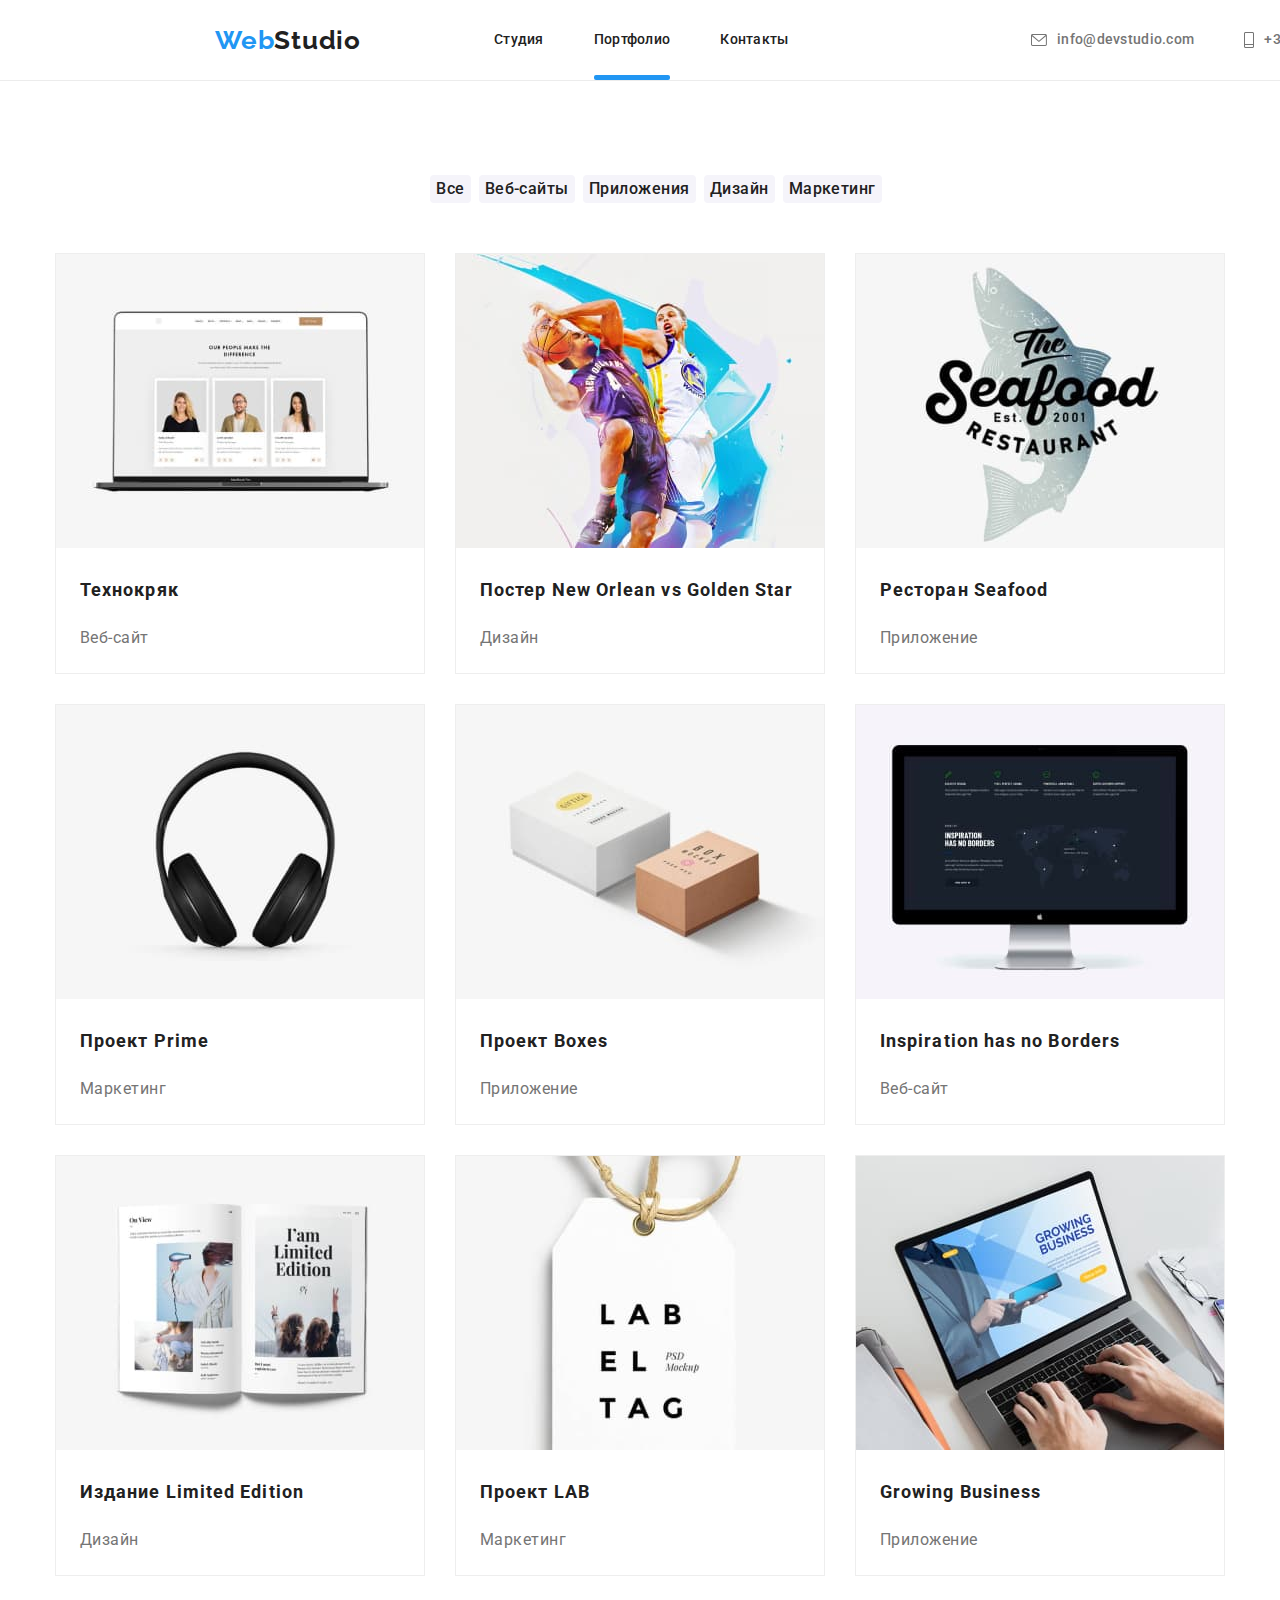
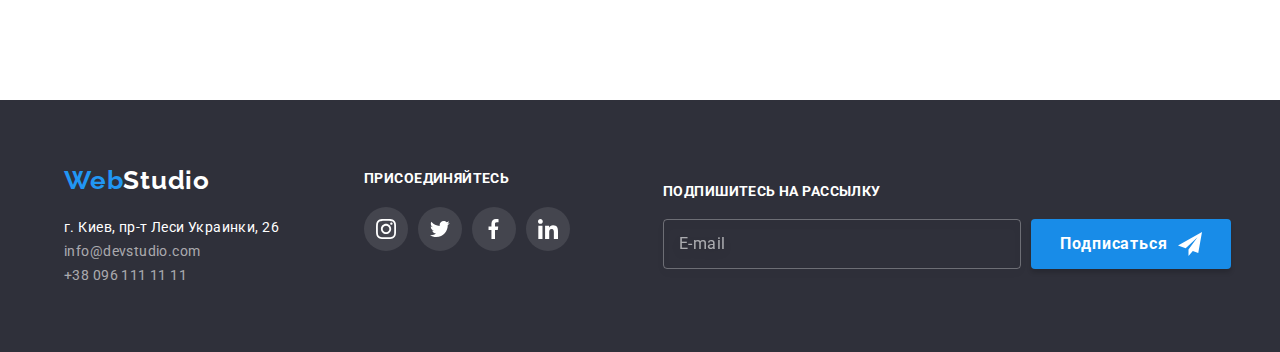
==== portfolio.html @ c37ea1ff "dz-8" ====
<!DOCTYPE html>
<html lang="en">

<head>
    <meta charset="UTF-8">
    <meta http-equiv="X-UA-Compatible" content="IE=edge">
    <meta name="viewport" content="width=device-width, initial-scale=1.0">
    <title>Document</title>
    <link rel="preconnect" href="https://fonts.googleapis.com">
    <link rel="preconnect" href="https://fonts.gstatic.com" crossorigin>
    <link href="https://fonts.googleapis.com/css2?family=Raleway:wght@700&family=Roboto:wght@400;500;700;900&display=swap"
        rel="stylesheet">
    <link rel="stylesheet" href="https://cdnjs.cloudflare.com/ajax/libs/modern-normalize/1.0.0/modern-normalize.min.css">
    <link rel="stylesheet" href="./css/styles.css"> 
    <link rel="stylesheet" href="./css/portfolio.css">
    <link rel="stylesheet" href="./css/main.min.css">
</head>
<body class="page">
    <!-- Шапка профиля -->
        <header class="header">
            <div class="container-header">
                <nav class="container-header__nav">
                    <a class="container-header__link" href="./index.html">
                        <span class="container-header__logo">Web</span><span class="container-header__logo logo">Studio</span>
                    </a>
                    <ul class="container-header__list list">
                        <li class="container-header__item"><a href="./index.html" class="link">Студия</a></li>
                        <li class="container-header__item"><a href="#" class="link active">Портфолио</a></li>
                        <li class="container-header__item"><a href="#" class="link">Контакты</a></li>
                    </ul>
                </nav>
                <ul class="container-header__contacts list">
                    <li class="container-header__icon">
                        <svg class="container-header__svg" width="16" height="12">
                            <use href="./images/sprite.svg#icon-mail"></use>
                        </svg>
                        <a class="container-header__link-svg" href="mailto:info@devstudio.com">info@devstudio.com
                        </a>
                    </li>
                    <li class="container-header__icon">
                        <svg class="container-header__svg" width="10" height="16">
                            <use href="./images/sprite.svg#icon-tell"></use>
                        </svg>
                        <a class="container-header__link-svg" href="tel:+380961111111">+38 096 111 11 11
                        </a>
                    </li>
                </ul>
            </div>
        </header>
<!-- Tabs -->
    <main>
        <section class="portfolio">
            <div class="container-portfolio">
            <h1 class="portfolio-title">Портфолио</h1>
            <ul class="portfolio-list list">
                <li>
                    <button class="button" type="button">Все</button>
                </li>
                <li>
                    <button class="button" type="button">Веб-сайты</button>
                </li>
                <li>
                    <button class="button" type="button">Приложения</button>
                </li>
                <li>
                    <button class="button" type="button">Дизайн</button>
                </li>
            <li>
                <button class="button" type="button">Маркетинг</button>
            </li>
            </ul>
            </div>

            <!-- IMG -->
            
            <div class="container-list">
            <ul class="img-list list">
                <li class="list-style">
                <a class="link-img" href="*">
                    <div class="wrappen-img">
                        <p class="wrappen-p">Технокряк это современная площадка распространения коронавируса. Компании используют эту
                            платформу
                            для цифрового шпионажа и атак на защищённые сервера конкурентов.</p>
                        <img src="./images/portfolio/teh.jpg" alt="Технокряк" width="370" height="294">
                        </div>
                        <h2 class="list-title">Технокряк</h2>
                        <p class="list-text">Веб-сайт</p>
                         </a>
                </li>
                <li class="list-style">
                <a class="link-img" href="*">
                     <div class="wrappen-img">
                     <p class="wrappen-p">Технокряк это современная площадка распространения коронавируса. Компании используют эту платформу
                        для цифрового шпионажа и атак на защищённые сервера конкурентов.</p>
                    <img src="./images/portfolio/proster.jpg" alt="Постер New Orlean vs Golden Star" width="370"height="294">
                </div>
                    <h2 class="list-title">Постер New Orlean vs Golden Star</h2>
                    <p class="list-text">Дизайн</p>
                   </a>
                </li>
                <li class="list-style">
                    <a class="link-img" href="*">
                        <div class="wrappen-img">
                            <p class="wrappen-p">Технокряк это современная площадка распространения коронавируса. Компании используют эту
                                платформу
                                для цифрового шпионажа и атак на защищённые сервера конкурентов.</p>
                        <img src="./images/portfolio/rest.jpg" alt="Ресторан Seafood" width="370"height="294">
                        </div>
                        <h2 class="list-title">Ресторан Seafood</h2>
                        <p class="list-text">Приложение</p>
                        </a>
                </li>
                <li class="list-style">
                    <a class="link-img" href="*">
                        <div class="wrappen-img">
                            <p class="wrappen-p">Технокряк это современная площадка распространения коронавируса. Компании используют эту
                                платформу
                                для цифрового шпионажа и атак на защищённые сервера конкурентов.</p>
                        <img src="./images/portfolio/prime.jpg" alt="Проект Prime" width="370"height="294">
                    </div>
                        <h2 class="list-title">Проект Prime</h2>
                        <p class="list-text">Маркетинг</p>
                        </a>
                </li>
                <li class="list-style">
                    <a class="link-img" href="*">
                        <div class="wrappen-img">
                            <p class="wrappen-p">Технокряк это современная площадка распространения коронавируса. Компании используют эту
                                платформу
                                для цифрового шпионажа и атак на защищённые сервера конкурентов.</p>
                        <img src="./images/portfolio/boxes.jpg" alt="Проект Boxes" width="370"height="294">
                        </div>
                        <h2 class="list-title">Проект Boxes</h2>
                        <p class="list-text">Приложение</p>
                         </a>
                </li>
                <li class="list-style">
                    <a class="link-img" href="*">
                        <div class="wrappen-img">
                            <p class="wrappen-p">Технокряк это современная площадка распространения коронавируса. Компании используют эту
                                платформу
                                для цифрового шпионажа и атак на защищённые сервера конкурентов.</p>
                        <img src="./images/portfolio/veb.jpg" alt="Inspiration has no Borders" width="370"height="294">
                        </div>
                        <h2 class="list-title">Inspiration has no Borders</h2>
                        <p class="list-text">Веб-сайт</p>
                         </a>
                </li>
                <li class="list-style">
                    <a class="link-img" href="*">
                        <div class="wrappen-img">
                            <p class="wrappen-p">Технокряк это современная площадка распространения коронавируса. Компании используют эту
                                платформу
                                для цифрового шпионажа и атак на защищённые сервера конкурентов.</p>
                        <img src="./images/portfolio/book.jpg" alt="Издание Limited Edition" width="370"height="294">
                        </div>
                        <h2 class="list-title">Издание Limited Edition</h2>
                        <p class="list-text">Дизайн</p>
                        </a>
                </li>
                <li class="list-style">
                    <a class="link-img" href="*">
                        <div class="wrappen-img">
                            <p class="wrappen-p">Технокряк это современная площадка распространения коронавируса. Компании используют эту
                                платформу
                                для цифрового шпионажа и атак на защищённые сервера конкурентов.</p>
                        <img src="./images/portfolio/lab.jpg" alt="Проект LAB" width="370"height="294">
                        </div>
                        <h2 class="list-title">Проект LAB</h2>
                        <p class="list-text">Маркетинг</p>
                         </a>
                </li>
                <li class="list-style">
                    <a class="link-img" href="*">
                        <div class="wrappen-img">
                            <p class="wrappen-p">Технокряк это современная площадка распространения коронавируса. Компании используют эту
                                платформу
                                для цифрового шпионажа и атак на защищённые сервера конкурентов.</p>
                        <img src="./images/portfolio/bussines.jpg" alt="Growing Business" width="370"height="294">
                    </div>
                        <h2 class="list-title">Growing Business</h2>
                        <p class="list-text">Приложение</p>
                        </a>
                </li>
                </div>

        </section>

</main>
    
<!-- Футер -->
    <footer class="footer">
        <div class="container-footer">
            <a class="container-footer__link" href="#">
                <span class="container-footer__logo">Web</span><span class="container-footer__studio">Studio</span>
            </a>
            <address class="container-footer__address">
                <ul class="container-footer__list list">
                    <li><a class="container-footer__map" href="https://goo.gl/maps/BZDVvbSWxMBoRzW46" target="_blank"
                            rel="noopener noreferrer">г. Киев, пр-т Леси Украинки, 26</a></li>
                    <li><a class="container-footer__mail" href="mailto:info@devstudio.com">info@devstudio.com</a></li>
                    <li><a class="container-footer__mail" href="tel:+380961111111">+38 096 111 11 11</a></li>
                </ul>
            </address>
        </div>
    
        <!-- Присоединяйтесь -->
        <!-- <section class="section-join">-->
        <div class="container-contacts">
            <h3 class="container-contacts__title">Присоединяйтесь</h3>
            <!--<div class="exaple">-->
            <ul class="container-contacts__list list">
                <li class="container-contacts__item">
                    <a class="container-contacts__link" href="*">
                        <svg class="container-contacts__svg" width="20" height="20">
                            <use href="./images/sprite.svg#icon-instagram"></use>
                        </svg>
                    </a>
                </li>
                <li class="container-contacts__item">
                    <a class="container-contacts__link" href="*">
                        <svg class="container-contacts__svg" width="20" height="20">
                            <use href="./images/sprite.svg#icon-twitter"></use>
                        </svg>
                    </a>
                </li>
                <li class="container-contacts__item">
                    <a class="container-contacts__link" href="*">
                        <svg class="container-contacts__svg" width="20" height="20">
                            <use href="./images/sprite.svg#icon-facebook"></use>
                        </svg>
                    </a>
                </li>
                <li class="container-contacts__item">
                    <a class="container-contacts__link" href="*">
                        <svg class="container-contacts__svg" width="20" height="20">
                            <use href="./images/sprite.svg#icon-linkedin"></use>
                        </svg>
                    </a>
                </li>
            </ul>
        </div>
    
        <form class="footer-input">
            <div class="footer-form">
                <label for="e-mail" class="footer-form__title">Подпишитесь на рассылку</label>
                <input class="footer-form__email" type="e-mail" name="e-mail-sing" id="e-mail" placeholder="E-mail" />
            </div>
    
            <button type="submit" class="footer-form__button">Подписаться
                <svg class="footer-form__svg" width="24" height="24">
                    <use href="./images/sprite.svg#icon-icon-send"></use>
                </svg>
            </button>
        </form>
    </footer>
</body>

</html>
---- css/styles.css ----
/* #2196F3 синий
#212121 черный
#757575 серый

:root {
  --first-text-color: #212121;
  --second-text-color: #ffffff;
  --text-p-color: #757575;
  --accent-color: #2196f3;
}

body {
  font-family: Roboto, sans-serif;
  max-width: 1600px;
}

h1,
h2,
h3,
h4,
h5 {
  margin: 0;
}
/*header*****************
.header {
  border: 1px solid #ececec;
  align-items: center;
}
.container-main {
  display: flex;
  width: 1200px;
  height: 80px;
  padding-left: 15px;
  padding-right: 15px;
  margin: auto;
}
.header-logo {
  color: var(--accent-color);
}

.link-logo {
  font-family: Raleway;
  margin-right: 93px;
  font-style: normal;
  text-decoration: none;
  font-weight: bold;
  font-size: 26px;
  line-height: 1.1;
  letter-spacing: 0.03em;
}
.logo-studio {
  color: var(--first-text-color);
}
.list {
  list-style: none;
  margin: 0;
}
.nav-header {
  display: flex;
  align-items: center;
}

.link-active {
  text-decoration: none;
  margin-right: 50px;
  font-weight: 500;
  padding-top: 32px;
  padding-bottom: 32px;
}
.link {
  display: list-item;
  text-decoration: none;
  font-size: 14px;
  line-height: 1.1;
  letter-spacing: 0.02em;
  color: #212121;
}
.link-active {
  position: relative;
}

.link-active .active::after {
  content: ' ';
  position: absolute;
  width: 100%;
  height: 5px;
  left: 0;
  bottom: 0;
  background: #2196f3;
  border-radius: 2px;
}

.header-link {
  display: flex;
  align-items: center;
}

.link:hover,
.link:focus {
  color: var(--accent-color);
}
.header-info {
  display: flex;
  margin-left: auto;
  align-items: center;
  padding-top: 20px;
  padding-bottom: 20px;
  padding: 0;
}

.header-tell {
  display: flex;
  flex-direction: row-reverse;
  font-weight: 500;
  font-size: 14px;
  padding-left: 10px;
  line-height: 1.1;
  letter-spacing: 0.02em;
  text-decoration: none;
  color: var(--text-p-color);
}
.tell-list:hover {
  color: var(--accent-color);
}
.tell-list:hover .mail-svg {
  fill: #2196f3;
}

.button-svg {
  width: 270px;
  height: 120px;
  border: none;
  margin-bottom: 30px;
}
.tell-list {
  display: flex;
  margin-right: 50px;
  justify-content: center;
  align-items: center;
}
.tell-list:last-child {
  margin-right: 0;
}
.mail-svg {
  fill: #757575;
}
.header-tell:hover,
.header-tell:focus {
  color: var(--accent-color);
}
.header-tell:hover .mail-svg,
.header-tell:focus .mail-svg {
  fill: var(--accent-color);
}
/* Hero********

.hero {
  background-image: linear-gradient(rgba(47, 48, 58, 0.4), rgba(47, 48, 58, 0.4)),
    url(../images/baner.jpg);
  background-position: center;
  height: 600px;
  max-width: 1600px;
  color: var(--second-text-color);
  background-color: #2f303a;
  text-align: center;
  padding: 200px 0;
}
.hero-title {
  margin: 0 auto;
  margin-bottom: 30px;
  font-weight: 900;
  width: 696px;
  font-size: 44px;
  line-height: 1.3;
  text-align: center;
  letter-spacing: 0.06em;
  text-transform: uppercase;
}
.button {
  cursor: pointer;
  padding: 10px 32px;
  font-weight: bold;
  font-size: 16px;
  line-height: 1.8;
  align-items: center;
  text-align: center;
  letter-spacing: 0.06em;
  color: var(--second-text-color);
  background-color: var(--accent-color);
  border-radius: 4px;
  border: none;
  box-shadow: 0px 4px 4px rgba(0, 0, 0, 0.15);
  text-align: center;
}
.button:hover,
.button:focus {
  color: var(--first-text-color);
}
/* Преимущества*

.container-about {
  max-width: 1200px;
  padding-left: 15px;
  padding-right: 15px;
  margin: 0 auto;
}
.section-about {
  margin-bottom: 94px;
}
.list.title {
  color: var(--first-text-color);
  font-size: 14px;
}
.about-title {
  display: none;
}
.about-iteam {
  margin-top: 94px;
  display: flex;
}
.pre-title {
  font-weight: bold;
  max-width: 270px;
  font-size: 14px;
  line-height: 1.1;
  letter-spacing: 0.03em;
  text-transform: uppercase;
  color: var(--first-text-color);
}
.iteam {
  justify-content: center;
  margin-right: 30px;
}

.text {
  font-weight: normal;
  font-size: 14px;
  line-height: 1.7;
  letter-spacing: 0.03em;
  color: var(--text-p-color);
}
/* Чем мы занимаемся********

.section-work {
  background: var(--second-text-color);
  margin-bottom: 94px;
}
.container-work {
  justify-content: center;
}
.work-list {
  display: flex;
  justify-content: center;
}
.work-list .item-list + .item-list {
  margin-left: 30px;
}

/*.work-list li {
  width: calc((100% - 90px) / 3);
  margin-right: 30px;
  margin-bottom: 94px;
} *
.section-title {
  color: var(--first-text-color);
  font-size: 36px;
  font-weight: bold;
  font-size: 36px;
  line-height: 1.2;
  text-align: center;
  letter-spacing: 0.03em;
}
.wrappen-work {
  position: relative;
  display: flex;
}
.wrappen-desktop {
  position: absolute;
  width: 100%;
  height: 25%;
  margin: 0;
  bottom: 0;
  padding-top: 27px;
  background: rgba(47, 48, 58, 0.8);
  align-items: center;
  justify-content: center;

  font-weight: bold;
  font-size: 14px;
  line-height: 1.1;
  text-align: center;
  letter-spacing: 0.03em;
  text-transform: uppercase;
  color: var(--second-text-color);
}

/*Наша команда*********

.section-group {
  background: #f5f4fa;
  padding-top: 94px;
  padding-bottom: 94px;
  justify-content: center;
  margin-bottom: 94px;
}
.container-group {
  max-width: 1200px;
  padding-left: 15px;
  padding-right: 15px;
  margin: 0 auto;
}
.group-list {
  padding-left: 0;
  display: flex;
  justify-content: space-between;
}
.group-link {
  box-shadow: 0px 1px 3px rgba(0, 0, 0, 0.12), 0px 1px 1px rgba(0, 0, 0, 0.14),
    0px 2px 1px rgba(0, 0, 0, 0.2);
  border-radius: 0px 0px 4px 4px;
  background-color: #ffffff;
}
.button-group {
  display: inline;
  background-size: cover;
  max-width: 270px;
  background: #ffffff;
  border: 0;
  padding: 0;
}

.section-title {
  padding-bottom: 60px;
}
.group-img {
  border-color: white;
}
.name {
  margin-top: 30px;
  font-family: Roboto;
  font-style: normal;
  font-weight: 500;
  font-size: 16px;
  line-height: 1.2;
  text-align: center;
  letter-spacing: 0.03em;
  color: var(--first-text-color);
}
.professional {
  color: var(--text-p-color);
  font-weight: normal;
  font-size: 16px;
  line-height: 1.2;
  text-align: center;
  letter-spacing: 0.03em;
  margin-bottom: 16px;
}

.svg-list {
  width: 44px;
  height: 44px;
  display: block;
  margin-bottom: 30px;
}

.svg-list + .svg-list {
  margin-left: 10px;
}

.svg-link {
  width: 100%;
  height: 100%;
  border-radius: 50%;
  display: flex;
  align-items: center;
  justify-content: center;
}
.svg-link:hover,
.svg-link:focus {
  background-color: var(--accent-color);
}
.svg-link:hover .svg-group,
.svg-link:focus .svg-group {
  fill: #ffffff;
}
.networks {
  display: flex;
}
.svg-group {
  fill: #afb1b8;
}
/*Постоянные клиенты**********
.section-company {
  margin-bottom: 94px;
}
.company-logo {
  width: 170px;
  height: 92px;
}
.company-link {
  width: 100%;
  height: 100%;
  display: flex;
  justify-content: center;
  align-items: center;
  border: 1px solid #afb1b8;
  border-radius: 4px;
}
.company-list {
  display: flex;
  justify-content: center;
  align-items: center;
}
.company-logo + .company-logo {
  margin-left: 30px;
}
.company-svg {
  fill: #afb1b8;
}
.company-link:hover {
  border: solid #2196f3;
}
.company-link:hover .company-svg,
.company-link:focus .company-svg {
  fill: var(--accent-color);
}

/*Футер**********
.footer {
  background: #2f303a;
  height: 252px;
  display: flex;
  justify-content: center;
  align-items: center;
}
.container-footer {
  max-width: 1200px;
  padding-left: 15px;
  padding-right: 15px;
  margin-right: 70px;
}
.footer-logo {
  text-decoration: none;
  color: var(--accent-color);
}
.section-footer {
  margin-top: 20px;
}
.section-footer {
  margin-top: 20px;
}
.footer-list {
  font-family: Roboto;
  font-style: normal;
  padding-left: 0;
}
.footer-adress:hover,
.footer-adress:focus {
  color: var(--accent-color);
}
.footer-nav:hover,
.footer-nav:focus {
  color: var(--accent-color);
}
.footer-link {
  font-family: Raleway;
  font-style: normal;
  text-decoration: none;
  color: var(--second-text-color);
  font-weight: bold;
  font-size: 26px;
  line-height: 1.2;
  letter-spacing: 0.03em;
}
.footer-adress {
  font-weight: normal;
  font-size: 14px;
  line-height: 1.7;
  letter-spacing: 0.03em;
  color: var(--second-text-color);
  text-decoration: none;
}
.footer-nav {
  font-weight: normal;
  font-size: 14px;
  line-height: 1.7;
  letter-spacing: 0.03em;
  color: rgba(255, 255, 255, 0.6);
  text-decoration: none;
}

/*Иконки**********

.join-title {
  font-weight: bold;
  font-size: 14px;
  line-height: 1.1;
  letter-spacing: 0.03em;
  text-transform: uppercase;
  color: var(--second-text-color);
  margin-bottom: 20px;
}
.join-list {
  width: 44px;
  height: 44px;
  margin-bottom: 30px;
}
.join {
  display: flex;
}
.join {
  padding-left: 0;
}
.join-list + .join-list {
  margin-left: 10px;
}

.join-link {
  width: 100%;
  height: 100%;
  border-radius: 50%;
  display: flex;
  background: rgba(255, 255, 255, 0.1);
  align-items: center;
  justify-content: center;
}
.join-link:hover,
.join-link:focus {
  background-color: var(--accent-color);
}
.join-link:hover .svg-group,
.join-link:focus .svg-group {
  fill: #ffffff;
}
.footer-sing {
  flex-direction: column;
}
.footer-input {
  display: flex;
  margin-left: 93px;
}
.footer-sing {
  display: flex;
  flex-direction: column;
  font-weight: bold;
  font-size: 14px;
  line-height: 16px;
  letter-spacing: 0.03em;
  text-transform: uppercase;
  color: #ffffff;
}
.email-sing-in::placeholder {
  font-size: 16px;
  line-height: 20px;
  align-items: center;
  letter-spacing: 0.03em;
  color: rgba(255, 255, 255, 0.6);
}
.email-sing-in {
  margin-top: 20px;
  padding: 15px;
  border: 1px solid rgba(255, 255, 255, 0.3);
  box-sizing: border-box;
  filter: drop-shadow(0px 4px 4px rgba(0, 0, 0, 0.15));
  border-radius: 4px;
  background-color: transparent;
  min-width: 358px;
  min-height: 50px;
}

.footer-button-sing {
  width: 200px;
  height: 50px;
  cursor: pointer;
  display: block;
  background: #188ce8;
  box-shadow: 0px 4px 4px rgba(0, 0, 0, 0.15);
  border-radius: 4px;
  border: none;
  font-weight: bold;
  font-size: 16px;
  line-height: 1.8;
  align-items: center;
  justify-content: center;
  letter-spacing: 0.06em;
  color: #ffffff;
  margin-top: auto;
  margin-left: 10px;
  display: flex;
}
.svg-sing {
  fill: #ffffff;
  margin-left: 10px;
}

/*Модальное окно**********
.backdrop {
  position: fixed;
  width: 100%;
  height: 100%;
  background-color: rgba(0, 0, 0, 0.2);
  top: 0;
  left: 0;
  transition: opacity 300ms, visibility 300ms;
}
.backdrop .is-hidden .model {
  transform: rotate(200deg);
}
.model {
  width: 528px;
  min-height: 581px;
  position: absolute;
  background-color: var(--second-text-color);
  box-shadow: 0px 1px 3px rgba(0, 0, 0, 0.12), 0px 1px 1px rgba(0, 0, 0, 0.14),
    0px 2px 1px rgba(0, 0, 0, 0.2);
  border-radius: 4px;
  top: 50%;
  left: 50%;
  transform: translate(-50%, -50%) rotate(0);
  transition: transform 250ms;
}
.button-modal {
  position: absolute;
  border-radius: 50%;
  background: #ffffff;
  border: 1px solid rgba(0, 0, 0, 0.1);
  top: 8px;
  right: 8px;
  justify-content: center;
  align-items: center;
  cursor: pointer;
  transition: transform 300ms cubic-bezier(0.45, 0.55, 0.62, 0.51);
}
.is-hidden {
  visibility: hidden;
  opacity: 0;
  pointer-events: none;
}
.form-modal {
  min-width: 528px;
  min-height: 581px;
}
.title-modal {
  margin-top: 40px;
  margin-left: 40px;
  margin-right: 40px;

  font-weight: bold;
  font-size: 20px;
  line-height: 23px;
  text-align: center;
  letter-spacing: 0.03em;
  color: var(--first-text-color);
}
.name-modal {
  position: relative;
  margin-left: 40px;
  margin-right: 40px;
  margin-bottom: 10px;
}
.modal-svg {
  position: absolute;
  top: 50%;
  left: 10px;
  transform: translate(50%);
  transition: fill 250ms cubic-bezier(0.4, 0, 0.2, 1);
}
.name-name {
  font-size: 12px;
  line-height: 14px;
  letter-spacing: 0.01em;
  color: #757575;
  margin-bottom: 4px;
}
.modal-input {
  display: flex;
  width: 100%;
  min-height: 40px;
  justify-content: center;
  padding-left: 42px;
  padding-right: 42px;

  border: 1px solid rgba(33, 33, 33, 0.2);
  box-sizing: border-box;
  border-radius: 4px;
  outline: none;

  transition: border-color 250ms cubic-bezier(0.4, 0, 0.2, 1);
}
.comments {
  min-height: 120px;
  resize: none;
  padding: 12px 16px;

  font-weight: normal;
  font-size: 14px;
  line-height: 1.1;
  letter-spacing: 0.01em;
  color: rgba(117, 117, 117, 0.5);
}

.modal-comm {
  display: flex;
  width: 100%;
  min-height: 120px;
  justify-content: center;
  margin-bottom: 10px;
  padding: 12px 16px;
}
.button-send {
  display: block;
  cursor: pointer;
  background: #188ce8;
  box-shadow: 0px 4px 4px rgba(0, 0, 0, 0.15);
  border-radius: 4px;
  border: none;
  font-weight: bold;
  font-size: 16px;
  line-height: 1.8;
  align-items: center;
  text-align: center;
  letter-spacing: 0.06em;
  color: #ffffff;
  padding: 10px 55px;

  margin: 0 auto;
  margin-top: 30px;
}
.modal-input:focus + .modal-svg {
  fill: #188ce8;
}
.modal-input:focus {
  border-color: #188ce8;
}

.modal-check-text::before {
  content: '';
  width: 16px;
  height: 15px;
  border-radius: 2px;
  border: 2px solid #212121;
  display: block;
  margin-right: 5px;
}
.modal-check:checked + .modal-check-text::before {
  background-image: url(../images/check.svg);
  background-position: center;
  background-size: cover;
  background-repeat: no-repeat;
  border: none;
}
.modal-check-text {
  display: flex;
  align-items: center;
  justify-content: center;

  font-weight: normal;
  font-size: 14px;
  line-height: 1.7;
  letter-spacing: 0.03em;
  color: #757575;
}
.modal-link {
  color: var(--accent-color);
  font-weight: normal;
  font-size: 14px;
  line-height: 1.7;
  letter-spacing: 0.03em;
  text-decoration-skip-ink: none;
}
.modal-check {
  -webkit-appearance: none;
  -moz-appearance: none;
  appearance: none;
}
---- css/portfolio.css ----
:root {
  --first-text-color: #212121;
  --second-text-color: #ffffff;
  --text-p-color: #757575;
  --accent-color: #2196f3;
  --button-color: #f5f4fa;
}
/*header******

body {
  font-family: Roboto, sans-serif;
  max-width: 1600px;
}

h1,
h2,
h3,
h4,
h5 {
  margin: 0;
}
.header {
  border: 1px solid #ececec;
  align-items: center;
}
.container-main {
  display: flex;
  width: 1200px;
  height: 80px;
  padding-left: 15px;
  padding-right: 15px;
  margin: auto;
}
.header-logo {
  color: var(--accent-color);
}

.link-logo {
  font-family: Raleway;
  margin-right: 93px;
  font-style: normal;
  text-decoration: none;
  font-weight: bold;
  font-size: 26px;
  line-height: 1.1;
  letter-spacing: 0.03em;
}
.logo-studio {
  color: var(--first-text-color);
}
.list {
  list-style: none;
  margin: 0;
}
.nav-header {
  display: flex;
  align-items: center;
}

.link-active {
  text-decoration: none;
  margin-right: 50px;
  font-weight: 500;
  padding-top: 32px;
  padding-bottom: 32px;
}
.link {
  display: list-item;
  text-decoration: none;
  font-size: 14px;
  line-height: 1.1;
  letter-spacing: 0.02em;
  color: #212121;
}
.link-active {
  position: relative;
}

.link-active .active::after {
  content: ' ';
  position: absolute;
  width: 100%;
  height: 5px;
  left: 0;
  bottom: 0;
  background: #2196f3;
  border-radius: 2px;
}

.header-link {
  display: flex;
  align-items: center;
}

.link:hover,
.link:focus {
  color: var(--accent-color);
}
.header-info {
  display: flex;
  margin-left: auto;
  align-items: center;
  padding-top: 20px;
  padding-bottom: 20px;
  padding: 0;
}

.header-tell {
  display: flex;
  flex-direction: row-reverse;
  font-weight: 500;
  font-size: 14px;
  padding-left: 10px;
  line-height: 1.1;
  letter-spacing: 0.02em;
  text-decoration: none;
  color: var(--text-p-color);
}
.tell-list:hover {
  color: var(--accent-color);
}
.tell-list:hover .mail-svg {
  fill: #2196f3;
}

.button-svg {
  width: 270px;
  height: 120px;
  border: none;
  margin-bottom: 30px;
}
.tell-list {
  display: flex;
  margin-right: 50px;
  justify-content: center;
  align-items: center;
}
.tell-list:last-child {
  margin-right: 0;
}
.mail-svg {
  fill: #757575;
}
.header-tell:hover,
.header-tell:focus {
  color: var(--accent-color);
}
.header-tell:hover .mail-svg,
.header-tell:focus .mail-svg {
  fill: var(--accent-color);
}

/***Tabs*
.portfolio {
  margin-top: 94px;
}
.container-portfolio {
  width: 1200px;
  margin-bottom: 50px;
  padding-left: 15px;
  padding-right: 15px;
  margin-left: auto;
  margin-right: auto;
}
.portfolio-title {
  display: none;
}
.portfolio-list {
  display: flex;
  justify-content: center;
}
.button {
  font-family: Roboto;
  margin-right: 8px;
  font-style: normal;
  font-weight: 500;
  font-size: 16px;
  line-height: 1.6;
  text-align: center;
  letter-spacing: 0.03em;
  background: #f5f4fa;
  color: var(--first-text-color);
  border: none;
  background: #f5f4fa;
  border-radius: 4px;
}
.button:hover,
.button:focus {
  background: var(--accent-color);
  color: var(--button-color);
}

/*IMG*************
.container-list {
  max-width: 1200px;
  padding-left: 15px;
  padding-right: 15px;
  margin-left: auto;
  margin-right: auto;
  margin-bottom: 94px;
}
.img-list {
  display: flex;
  flex-wrap: wrap;
  padding-left: 0;
}
.list-style {
  width: calc((100% - 60px) / 3);
  margin-right: 30px;
  margin-bottom: 30px;
  background: #ffffff;
  border: 1px solid #eeeeee;
  display: block;
}
.list-style:hover,
.list-style:focus {
  box-shadow: 0px 1px 1px rgba(0, 0, 0, 0.12), 0px 4px 4px rgba(0, 0, 0, 0.06),
    1px 4px 6px rgba(0, 0, 0, 0.16);
}
.list-style:nth-child(3n) {
  margin-right: 0;
}
.list-style :nth-last-child(-n + 3) {
  margin-bottom: 0;
}
.link-img {
  text-decoration: none;
}
.wrappen-img {
  position: relative;
  overflow: hidden;
  display: block;
}
.wrappen-p {
  position: absolute;
  height: 100%;
  width: 100%;
  padding: 63px 24px;
  top: 0;
  left: 0;
  margin: 0;
  transform: translateY(101%);
  transition: transform 250ms cubic-bezier(0.4, 0, 0.2, 1);
  overflow: auto;

  font-weight: normal;
  font-size: 18px;
  line-height: 1.5;
  letter-spacing: 0.03em;
  color: var(--button-color);
  background-color: var(--accent-color);
}
.wrappen-img:hover .wrappen-p {
  transform: translateY(0);
}
.list-text {
  padding-bottom: 20px;
  padding-left: 24px;
  font-weight: normal;
  font-size: 16px;
  line-height: 1.8;
  letter-spacing: 0.03em;
  color: var(--text-p-color);
}
.list-title {
  padding-left: 24px;
  padding-top: 20px;
  font-weight: bold;
  font-size: 18px;
  line-height: 2;
  letter-spacing: 0.06em;
  color: var(--first-text-color);
}
.text {
  color: var(--text-p-color);
}

/*Футер**********
.footer {
  background: #2f303a;
  height: 252px;
  display: flex;
  justify-content: center;
  align-items: center;
}
.container-footer {
  max-width: 1200px;
  padding-left: 15px;
  padding-right: 15px;
  margin-right: 70px;
}
.footer-logo {
  text-decoration: none;
  color: var(--accent-color);
}
.section-footer {
  margin-top: 20px;
}
.section-footer {
  margin-top: 20px;
}
.footer-list {
  font-family: Roboto;
  font-style: normal;
  padding-left: 0;
}
.footer-adress:hover,
.footer-adress:focus {
  color: var(--accent-color);
}
.footer-nav:hover,
.footer-nav:focus {
  color: var(--accent-color);
}
.footer-link {
  font-family: Raleway;
  font-style: normal;
  text-decoration: none;
  color: var(--second-text-color);
  font-weight: bold;
  font-size: 26px;
  line-height: 31px;
  letter-spacing: 0.03em;
}
.footer-adress {
  font-weight: normal;
  font-size: 14px;
  line-height: 24px;
  letter-spacing: 0.03em;
  color: var(--second-text-color);
  text-decoration: none;
}
.footer-nav {
  font-weight: normal;
  font-size: 14px;
  line-height: 24px;
  letter-spacing: 0.03em;
  color: rgba(255, 255, 255, 0.6);
  text-decoration: none;
}

/*Иконки**********

.join-title {
  font-weight: bold;
  font-size: 14px;
  line-height: 16px;
  letter-spacing: 0.03em;
  text-transform: uppercase;
  color: var(--second-text-color);
  margin-bottom: 20px;
}
.join-list {
  width: 44px;
  height: 44px;
  margin-bottom: 30px;
}
.join {
  display: flex;
}
.join {
  padding-left: 0;
}
.join-list + .join-list {
  margin-left: 10px;
}

.join-link {
  width: 100%;
  height: 100%;
  border-radius: 50%;
  display: flex;
  background: rgba(255, 255, 255, 0.1);
  align-items: center;
  justify-content: center;
}
.join-link:hover,
.join-link:focus {
  background-color: var(--accent-color);
}
.join-link:hover .svg-group,
.join-link:focus .svg-group {
  fill: #ffffff;
}
.footer-sing {
  flex-direction: column;
}
.footer-input {
  display: flex;
  margin-left: 93px;
}
.footer-sing {
  display: flex;
  flex-direction: column;
  font-weight: bold;
  font-size: 14px;
  line-height: 16px;
  letter-spacing: 0.03em;
  text-transform: uppercase;
  color: #ffffff;
}
.email-sing-in::placeholder {
  font-size: 16px;
  line-height: 20px;
  align-items: center;
  letter-spacing: 0.03em;
  color: rgba(255, 255, 255, 0.6);
}
.email-sing-in {
  margin-top: 20px;
  padding: 15px;
  border: 1px solid rgba(255, 255, 255, 0.3);
  box-sizing: border-box;
  filter: drop-shadow(0px 4px 4px rgba(0, 0, 0, 0.15));
  border-radius: 4px;
  background-color: transparent;
  min-width: 358px;
  min-height: 50px;
}

.footer-button-sing {
  width: 200px;
  height: 50px;
  cursor: pointer;
  display: block;
  background: #188ce8;
  box-shadow: 0px 4px 4px rgba(0, 0, 0, 0.15);
  border-radius: 4px;
  border: none;
  font-weight: bold;
  font-size: 16px;
  line-height: 1.8;
  align-items: center;
  justify-content: center;
  letter-spacing: 0.06em;
  color: #ffffff;
  margin-top: auto;
  margin-left: 10px;
  display: flex;
}
.svg-sing {
  fill: #ffffff;
  margin-left: 10px;
}
---- css/main.min.css ----
:root{--first-text-color: #212121;--second-text-color: #ffffff;--text-p-color: #757575;--accent-color: #2196f3}body{font-family:Roboto, sans-serif;max-width:1600px}h1,h2,h3,h4,h5{margin:0}.list{list-style:none;margin:0}.backdrop{position:fixed;width:100%;height:100%;background-color:rgba(0,0,0,0.2);top:0;left:0;transition:opacity 300ms, visibility 300ms}.backdrop .is-hidden .model{transform:rotate(200deg)}.model{width:528px;min-height:581px;position:absolute;background-color:var(--second-text-color);box-shadow:0px 1px 3px rgba(0,0,0,0.12),0px 1px 1px rgba(0,0,0,0.14),0px 2px 1px rgba(0,0,0,0.2);border-radius:4px;top:50%;left:50%;transform:translate(-50%, -50%) rotate(0);transition:transform 250ms}.button-modal{position:absolute;border-radius:50%;background:#ffffff;border:1px solid rgba(0,0,0,0.1);top:8px;right:8px;justify-content:center;align-items:center;cursor:pointer;transition:transform 300ms cubic-bezier(0.45, 0.55, 0.62, 0.51)}.is-hidden{visibility:hidden;opacity:0;pointer-events:none}.form-modal{min-width:528px;min-height:581px}.title-modal{margin-top:40px;margin-left:40px;margin-right:40px;font-weight:bold;font-size:20px;line-height:23px;text-align:center;letter-spacing:0.03em;color:var(--first-text-color)}.name-modal{position:relative;margin-left:40px;margin-right:40px;margin-bottom:10px}.modal-svg{position:absolute;top:50%;left:10px;transform:translate(50%);transition:fill 250ms cubic-bezier(0.4, 0, 0.2, 1)}.name-name{font-size:12px;line-height:14px;letter-spacing:0.01em;color:#757575;margin-bottom:4px}.modal-input{display:flex;width:100%;min-height:40px;justify-content:center;padding-left:42px;padding-right:42px;border:1px solid rgba(33,33,33,0.2);box-sizing:border-box;border-radius:4px;outline:none;transition:border-color 250ms cubic-bezier(0.4, 0, 0.2, 1)}.modal-input:focus{border-color:#188ce8}.modal-input:focus+.modal-svg{fill:#188ce8}.comments{min-height:120px;resize:none;padding:12px 16px;font-weight:normal;font-size:14px;line-height:1.1;letter-spacing:0.01em;color:rgba(117,117,117,0.5)}.modal-comm{display:flex;width:100%;min-height:120px;justify-content:center;margin-bottom:10px;padding:12px 16px}.button-send{display:block;cursor:pointer;background:#188ce8;box-shadow:0px 4px 4px rgba(0,0,0,0.15);border-radius:4px;border:none;font-weight:bold;font-size:16px;line-height:1.8;align-items:center;text-align:center;letter-spacing:0.06em;color:#ffffff;padding:10px 55px;margin:0 auto;margin-top:30px}.modal-check-text::before{content:'';width:16px;height:15px;border-radius:2px;border:2px solid #212121;display:block;margin-right:5px}.modal-check:checked+.modal-check-text::before{background-image:url(../images/check.svg);background-position:center;background-size:cover;background-repeat:no-repeat;border:none}.modal-check-text{display:flex;align-items:center;justify-content:center;font-weight:normal;font-size:14px;line-height:1.7;letter-spacing:0.03em;color:#757575}.modal-link{color:var(--accent-color);font-weight:normal;font-size:14px;line-height:1.7;letter-spacing:0.03em;text-decoration-skip-ink:none}.modal-check{-webkit-appearance:none;-moz-appearance:none;appearance:none}.header{border-bottom:1px solid #ececec;align-items:center;width:1600px}.container-header{display:flex;height:80px;width:1200px;padding-left:15px;padding-right:15px;margin:auto}.container-header__link{font-family:Raleway;margin-right:93px;font-style:normal;text-decoration:none;font-weight:bold;font-size:26px;line-height:1.1;letter-spacing:0.03em}.container-header__logo{color:var(--accent-color)}.container-header__nav{display:flex;align-items:center}.container-header__item{text-decoration:none;margin-right:50px;font-weight:500;padding-top:32px;padding-bottom:32px}.container-header__item{position:relative}.container-header__list{display:flex;align-items:center}.container-header__contacts{display:flex;margin-left:auto;align-items:center;padding-top:20px;padding-bottom:20px;padding:0}.logo{color:var(--first-text-color)}.list{list-style:none}.link{display:list-item;text-decoration:none;font-size:14px;line-height:1.1;letter-spacing:0.02em;color:#212121}.link:hover,.link:focus{color:var(--accent-color)}.container-header__item .active::after{content:' ';position:absolute;width:100%;height:5px;left:0;bottom:0;background:#2196f3;border-radius:2px}.container-header__link-svg{display:flex;flex-direction:row-reverse;font-weight:500;font-size:14px;padding-left:10px;line-height:1.1;letter-spacing:0.02em;text-decoration:none;color:var(--text-p-color)}.container-header__link-svg:hover,.container-header__link-svg:focus{color:var(--accent-color)}.container-header__link-svg:hover .mail-svg,.container-header__link-svg:focus .mail-svg{fill:var(--accent-color)}.container-header__icon{display:flex;margin-right:50px;justify-content:center;align-items:center}.container-header__icon:last-child{margin-right:0}.container-header__icon:hover{color:var(--accent-color)}.container-header__icon:hover .container-header__svg{fill:#2196f3}.container-header__svg{fill:#757575}.hero{background-image:linear-gradient(rgba(47,48,58,0.4), rgba(47,48,58,0.4)),url(../images/baner.jpg);background-position:center;height:600px;max-width:1600px;color:var(--second-text-color);background-color:#2f303a;text-align:center;padding:200px 0}.hero__title{margin:0 auto;margin-bottom:30px;font-weight:900;width:696px;font-size:44px;line-height:1.3;text-align:center;letter-spacing:0.06em;text-transform:uppercase}.hero__button{cursor:pointer;padding:10px 32px;font-weight:bold;font-size:16px;line-height:1.8;align-items:center;text-align:center;letter-spacing:0.06em;color:var(--second-text-color);background-color:var(--accent-color);border-radius:4px;border:none;box-shadow:0px 4px 4px rgba(0,0,0,0.15);text-align:center}.hero__button:hover,.hero__button:focus{color:var(--first-text-color)}.container-about{width:100%;margin:0 auto}@media screen and (min-width: 480px){.container-about{width:480px}}@media screen and (min-width: 768px){.container-about{width:768px}}@media screen and (min-width: 1200px){.container-about{width:1200px}}.container-about__title{display:none;margin-bottom:10px}.about-list{padding:0;margin-right:0}@media screen and (min-width: 768px){.about-list{width:768px;display:flex;flex-wrap:wrap;margin-left:-15px}}@media screen and (min-width: 1200px){.about-list{width:1200px}}@media screen and (min-width: 768px){.about-list__item{width:calc((100% - 2 * 30px) / 2);margin-left:30px}}@media screen and (min-width: 1200px){.about-list__item{width:calc((100% - 4 * 30px) / 4);margin-left:30px}}.about-list__button{width:100%;height:120px;border:none;margin-bottom:30px}.about-list__title{font-weight:bold;justify-content:center;align-items:center;font-size:14px;line-height:1.1;letter-spacing:0.03em;text-transform:uppercase;color:var(--first-text-color)}.about-list__text{font-weight:normal;font-size:14px;line-height:1.7;letter-spacing:0.03em;color:var(--text-p-color)}.section-work{background:var(--second-text-color)}@media screen and (max-width: 1200px){.section-work{display:none;margin-top:94px}}.container-work{justify-content:center;margin-top:94px}.container-work__title{color:var(--first-text-color);font-size:36px;font-weight:bold;font-size:36px;line-height:1.2;text-align:center;letter-spacing:0.03em}.work-list{display:flex;justify-content:center;margin-top:50px}.work-list__wrappen{position:relative;display:flex}.work-list__text{position:absolute;width:100%;height:25%;margin:0;bottom:0;padding-top:27px;background:rgba(47,48,58,0.8);align-items:center;justify-content:center;font-weight:bold;font-size:14px;line-height:1.1;text-align:center;letter-spacing:0.03em;text-transform:uppercase;color:var(--second-text-color)}.work-list .work-list__item+.work-list__item{margin-left:30px}.section-group{background:#f5f4fa;padding-top:94px;padding-bottom:94px;padding-left:15px;padding-right:15px;margin-bottom:94px}.section-group .container-group{margin:0 auto}@media screen and (min-width: 480px){.section-group .container-group{width:480px}}@media screen and (min-width: 768px){.section-group .container-group{width:768px}}@media screen and (min-width: 1200px){.section-group .container-group{width:1200px}}.section-group__title{padding-bottom:60px;font-weight:bold;font-size:36px;line-height:1.2;text-align:center;letter-spacing:0.03em;color:var(--first-text-color)}.group-list{padding-left:0;justify-content:space-between}@media screen and (min-width: 768px){.group-list{width:768px;display:flex;flex-wrap:wrap;justify-content:center;align-items:center;margin-left:-15px}}@media screen and (min-width: 1200px){.group-list{width:1200px;display:flex;flex-wrap:wrap;justify-content:center;align-items:center;margin-left:-30px}}.group-list__item{box-shadow:0px 1px 3px rgba(0,0,0,0.12),0px 1px 1px rgba(0,0,0,0.14),0px 2px 1px rgba(0,0,0,0.2);border-radius:0px 0px 4px 4px;background-color:#ffffff}@media screen and (min-width: 768px){.group-list__item{width:calc((100% - 4 * 15px) / 2);margin-left:15px}}@media screen and (min-width: 1200px){.group-list__item{width:calc((100% - 8 * 15px) / 4);margin-left:30px}}.group-list__title{margin-top:30px;font-family:Roboto;font-style:normal;font-weight:500;font-size:16px;line-height:1.2;text-align:center;letter-spacing:0.03em;color:var(--first-text-color)}.group-list__text{color:var(--text-p-color);font-weight:normal;font-size:16px;line-height:1.2;text-align:center;letter-spacing:0.03em;margin-bottom:16px}.button-group{display:inline;background-size:cover;max-width:270px;background:#ffffff;border:0;padding:0}.networks{display:flex;padding-left:0;justify-content:center;align-items:center}.networks__item{width:44px;height:44px;display:block;margin-bottom:30px}.networks__svg{fill:#afb1b8}.networks__item+.networks__item{margin-left:10px}.networks__link{width:100%;height:100%;border-radius:50%;display:flex;align-items:center;justify-content:center}.networks__link:hover,.networks__link:focus{background-color:var(--accent-color)}.networks__link:hover .networks__svg,.networks__link:focus .networks__svg{fill:#ffffff}.container-company{margin-bottom:94px;width:100%;margin:0 auto}@media screen and (min-width: 480px){.container-company{width:480px}}@media screen and (min-width: 768px){.container-company{width:768px}}@media screen and (min-width: 1200px){.container-company{width:1200px}}.container-company__title{justify-content:center;align-items:center;font-weight:bold;font-size:36px;line-height:1.2;text-align:center;letter-spacing:0.03em;color:#212121;margin-bottom:50px}.container-company__list{justify-content:center;align-items:center;display:flex;flex-wrap:wrap;padding-left:0}@media screen and (min-width: 480px){.container-company__list{width:480px}}@media screen and (min-width: 768px){.container-company__list{width:768px}}@media screen and (min-width: 1200px){.container-company__list{width:1200px;margin-left:-30px}}.container-company__item{width:170px;height:92px;margin-left:30px;margin-bottom:30px}@media screen and (min-width: 480px){.container-company__item{width:calc((100% - 2 * 30px) / 2);margin-left:30px}}@media screen and (min-width: 768px){.container-company__item{width:calc((100% - 3 * 30px) / 3);margin-left:30px}}@media screen and (min-width: 1200px){.container-company__item{width:calc((100% - 6 * 30px) / 6);margin-left:30px}}.container-company__link{width:100%;height:100%;display:flex;justify-content:center;align-items:center;border:1px solid #afb1b8;border-radius:4px}.container-company__link:hover{border:solid #2196f3}.container-company__svg{fill:#afb1b8}.container-company__link:hover .container-company__svg,.container-company__link:focus .container-company__svg{fill:var(--accent-color)}.footer{background:#2f303a;height:252px;display:flex;justify-content:center;align-items:center}.container-footer{max-width:1200px;padding-left:15px;padding-right:15px;margin-right:70px}.container-footer__logo{text-decoration:none;color:var(--accent-color)}.container-footer__address{margin-top:20px}.container-footer__list{font-family:Roboto;font-style:normal;padding-left:0}.container-footer__link{font-family:Raleway;font-style:normal;text-decoration:none;color:var(--second-text-color);font-weight:bold;font-size:26px;line-height:1.2;letter-spacing:0.03em}.container-footer__map{font-weight:normal;font-size:14px;line-height:1.7;letter-spacing:0.03em;color:var(--second-text-color);text-decoration:none}.container-footer__map:hover,.container-footer__map:focus{color:var(--accent-color)}.container-footer__mail{font-weight:normal;font-size:14px;line-height:1.7;letter-spacing:0.03em;color:rgba(255,255,255,0.6);text-decoration:none}.container-footer__mail:hover,.container-footer__mail:focus{color:var(--accent-color)}.container-contacts__title{font-weight:bold;font-size:14px;line-height:1.1;letter-spacing:0.03em;text-transform:uppercase;color:var(--second-text-color);margin-bottom:20px}.container-contacts__item{width:44px;height:44px;margin-bottom:30px}.container-contacts__list{display:flex;padding-left:0}.container-contacts__item+.container-contacts__item{margin-left:10px}.container-contacts__svg{fill:#ffffff}.container-contacts__link{width:100%;height:100%;border-radius:50%;display:flex;background:rgba(255,255,255,0.1);align-items:center;justify-content:center}.container-contacts__link:hover,.container-contacts__link:focus{background-color:var(--accent-color)}.container-contacts__link:hover .container-contacts__svg,.container-contacts__link:focus .container-contacts__svg{fill:#ffffff}.footer-input{display:flex;margin-left:93px}.footer-form__title{display:flex;flex-direction:column;font-weight:bold;font-size:14px;line-height:16px;letter-spacing:0.03em;text-transform:uppercase;color:#ffffff}.footer-form__email::placeholder{font-size:16px;line-height:20px;align-items:center;letter-spacing:0.03em;color:rgba(255,255,255,0.6)}.footer-form__email{margin-top:20px;padding:15px;border:1px solid rgba(255,255,255,0.3);box-sizing:border-box;filter:drop-shadow(0px 4px 4px rgba(0,0,0,0.15));border-radius:4px;background-color:transparent;min-width:358px;min-height:50px}.footer-form__button{width:200px;height:50px;cursor:pointer;display:block;background:#188ce8;box-shadow:0px 4px 4px rgba(0,0,0,0.15);border-radius:4px;border:none;font-weight:bold;font-size:16px;line-height:1.8;align-items:center;justify-content:center;letter-spacing:0.06em;color:#ffffff;margin-top:auto;margin-left:10px;display:flex}.footer-form__svg{fill:#ffffff;margin-left:10px}.portfolio{margin-top:94px}.container-portfolio{width:1200px;margin-bottom:50px;padding-left:15px;padding-right:15px;margin-left:auto;margin-right:auto}.portfolio-title{display:none}.portfolio-list{display:flex;justify-content:center}.button{font-family:Roboto;margin-right:8px;font-style:normal;font-weight:500;font-size:16px;line-height:1.6;text-align:center;letter-spacing:0.03em;background:#f5f4fa;color:var(--first-text-color);border:none;background:#f5f4fa;border-radius:4px}.button:hover,.button:focus{background:var(--accent-color);color:var(--button-color)}.container-list{max-width:1200px;padding-left:15px;padding-right:15px;margin-left:auto;margin-right:auto;margin-bottom:94px}.img-list{display:flex;flex-wrap:wrap;padding-left:0}.list-style{width:calc((100% - 60px) / 3);margin-right:30px;margin-bottom:30px;background:#ffffff;border:1px solid #eeeeee;display:block}.list-style:hover,.list-style:focus{box-shadow:0px 1px 1px rgba(0,0,0,0.12),0px 4px 4px rgba(0,0,0,0.06),1px 4px 6px rgba(0,0,0,0.16)}.list-style:nth-child(3n){margin-right:0}.list-style :nth-last-child(-n+3){margin-bottom:0}.link-img{text-decoration:none}.wrappen-img{position:relative;overflow:hidden;display:block}.wrappen-p{position:absolute;height:100%;width:100%;padding:63px 24px;top:0;left:0;margin:0;transform:translateY(101%);transition:transform 250ms cubic-bezier(0.4, 0, 0.2, 1);overflow:auto;font-weight:normal;font-size:18px;line-height:1.5;letter-spacing:0.03em;color:var(--button-color);background-color:var(--accent-color)}.wrappen-img:hover .wrappen-p{transform:translateY(0)}.list-text{padding-bottom:20px;padding-left:24px;font-weight:normal;font-size:16px;line-height:1.8;letter-spacing:0.03em;color:var(--text-p-color)}.list-title{padding-left:24px;padding-top:20px;font-weight:bold;font-size:18px;line-height:2;letter-spacing:0.06em;color:var(--first-text-color)}
/*# sourceMappingURL=main.min.css.map */
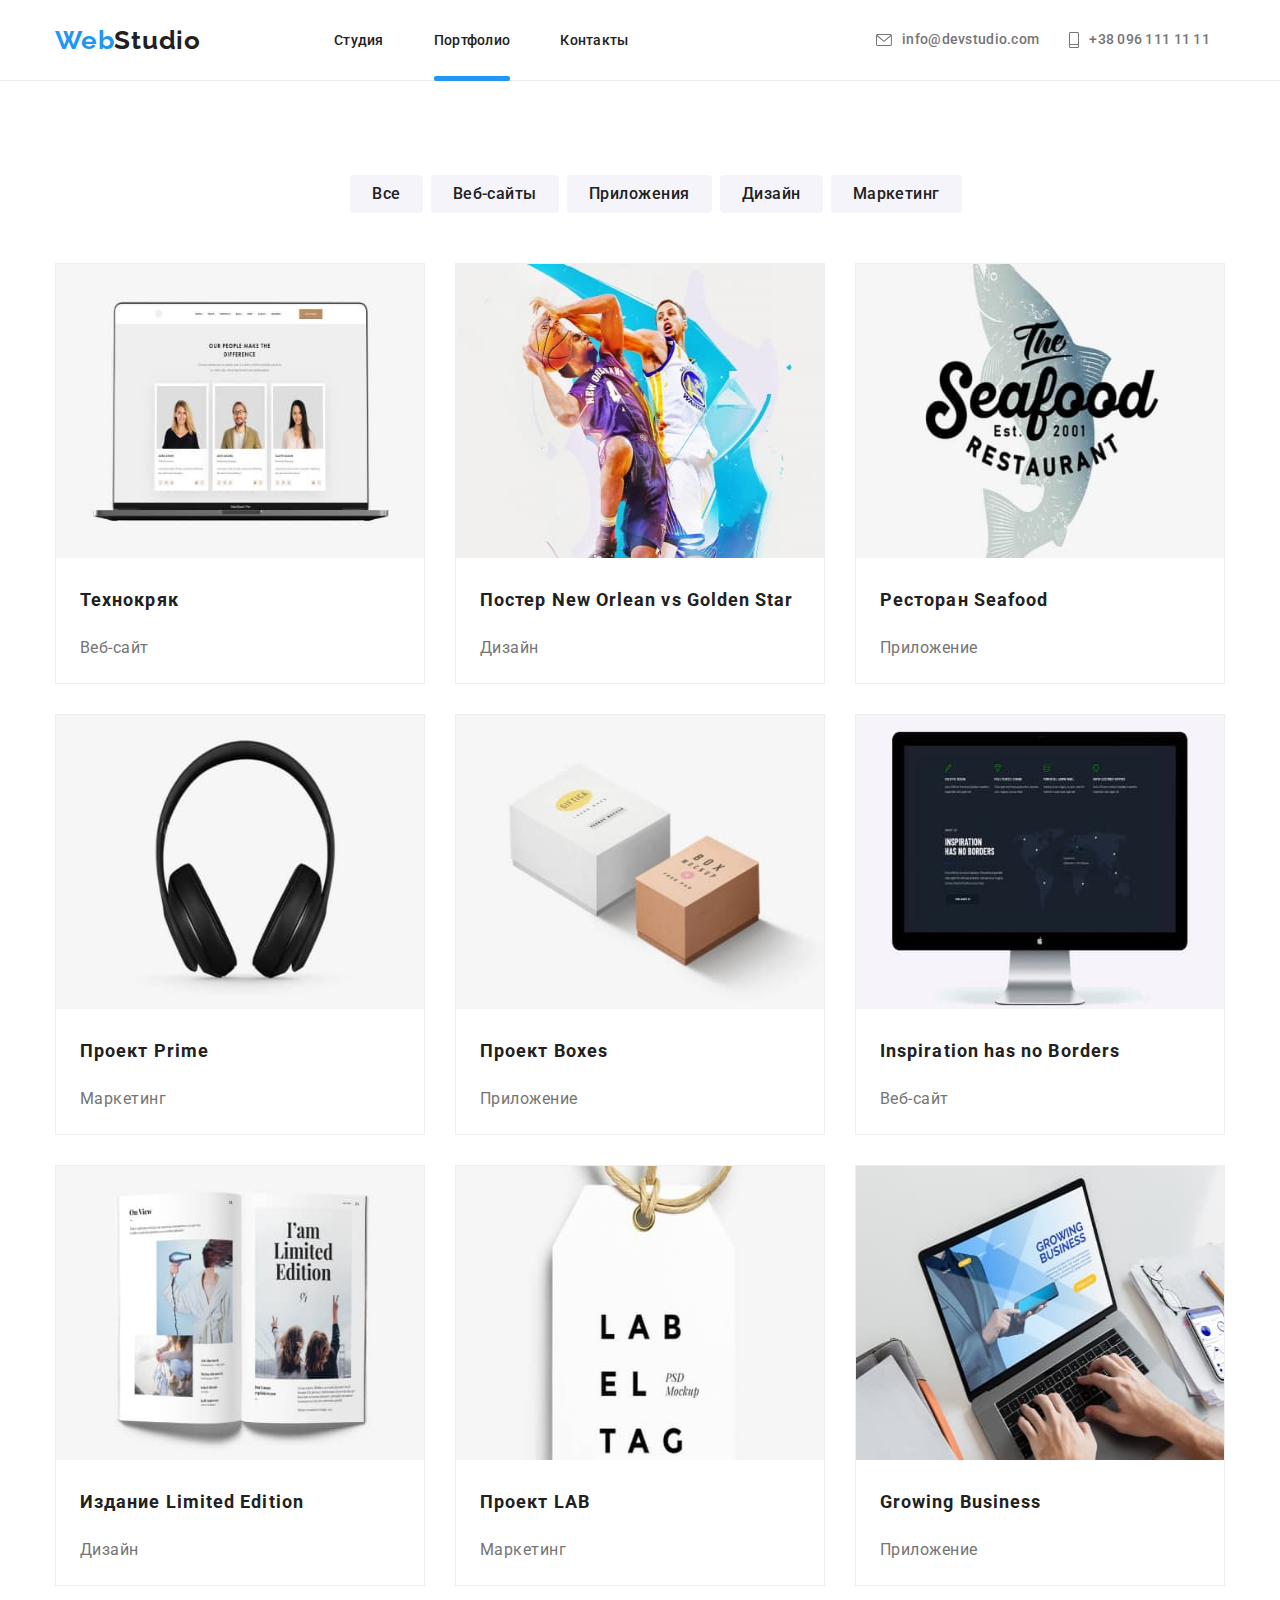
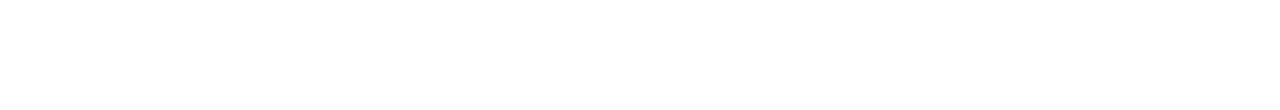
==== commit c36552e4: "8" ====
--- a/portfolio.html
+++ b/portfolio.html
@@ -17,166 +17,225 @@
 </head>
 <body class="page">
     <!-- Шапка профиля -->
-        <header class="header">
-            <div class="container-header">
-                <nav class="container-header__nav">
-                    <a class="container-header__link" href="./index.html">
-                        <span class="container-header__logo">Web</span><span class="container-header__logo logo">Studio</span>
-                    </a>
-                    <ul class="container-header__list list">
-                        <li class="container-header__item"><a href="./index.html" class="link">Студия</a></li>
-                        <li class="container-header__item"><a href="#" class="link active">Портфолио</a></li>
-                        <li class="container-header__item"><a href="#" class="link">Контакты</a></li>
+    <header class="header">
+        <div class="container-header">
+            <nav class="container-header__nav">
+                <a class="container-header__link" href="./index.html">
+                    <span class="container-header__logo">Web</span><span class="container-header__logo logo">Studio</span>
+                </a>
+                <ul class="container-header__list list">
+                    <li class="container-header__item"><a href="./index.html" class="link">Студия</a></li>
+                    <li class="container-header__item"><a href="./portfolio.html" class="link active">Портфолио</a></li>
+                    <li class="container-header__item"><a href="#" class="link">Контакты</a></li>
+                </ul>
+            </nav>
+            <ul class="container-header__contacts list">
+                <li class="container-header__icon">
+                    <svg class="container-header__svg" width="16" height="12">
+                        <use href="./images/sprite.svg#icon-mail"></use>
+                    </svg>
+                    <a class="container-header__link-svg" href="mailto:info@devstudio.com">info@devstudio.com
+                    </a>
+                </li>
+                <li class="container-header__icon">
+                    <svg class="container-header__svg" width="10" height="16">
+                        <use href="./images/sprite.svg#icon-tell"></use>
+                    </svg>
+                    <a class="container-header__link-svg" href="tel:+380961111111">+38 096 111 11 11
+                    </a>
+                </li>
+            </ul>
+        </div>
+        <div class="mob-container">
+            <div class="mob-container_menu">
+                <button class="open-menu-btn">
+                    <svg class="mob-container_svg" width="24" height="16">
+                        <use href="./images/sprite.svg#icon-menu_24px"></use>
+                    </svg>
+                </button>
+            </div>
+            <div class="mob-menu is-hidden">
+                <button class="close-menu-btn">
+                    <svg class="mob-menu_svg" width="18" height="18">
+                        <use href="./images/sprite.svg#icon-close_24px"></use>
+                    </svg>
+                </button>
+                <ul class="mob-menu__list list">
+                    <li class="mob-menu__item"><a href="./index.html" class="mob-menu_link link">Студия</a></li>
+                    <li class="mob-menu__item"><a href="./portfolio.html" class="mob-menu_link link">Портфолио</a></li>
+                    <li class="mob-menu__item"><a href="#" class="mob-menu_link link">Контакты</a></li>
+                </ul>
+    
+                <div class="menu-contacts">
+                    <ul class="menu-contacts_list">
+                        <li class="menu-contacts_item list">
+                            <a class="menu-contacts_tell href=" tel:+380961111111">+38 096 111 11 11
+                            </a>
+                        </li>
+                        <li class="menu-contacts_item list">
+                            <a class="menu-contacts_mail" href="mailto:info@devstudio.com">info@devstudio.com
+                            </a>
+                        </li>
                     </ul>
-                </nav>
-                <ul class="container-header__contacts list">
-                    <li class="container-header__icon">
-                        <svg class="container-header__svg" width="16" height="12">
-                            <use href="./images/sprite.svg#icon-mail"></use>
-                        </svg>
-                        <a class="container-header__link-svg" href="mailto:info@devstudio.com">info@devstudio.com
-                        </a>
-                    </li>
-                    <li class="container-header__icon">
-                        <svg class="container-header__svg" width="10" height="16">
-                            <use href="./images/sprite.svg#icon-tell"></use>
-                        </svg>
-                        <a class="container-header__link-svg" href="tel:+380961111111">+38 096 111 11 11
-                        </a>
-                    </li>
-                </ul>
+                    <ul class="menu-networks">
+                        <li class="menu-networks_item list">
+                            <a class="menu-networks_link link" href="*">Instagram</a>
+                        </li>
+                        <li class="menu-networks_item list">
+                            <a class="menu-networks_link link" href="*">Twitter</a>
+                        </li>
+                        <li class="menu-networks_item list">
+                            <a class="menu-networks_link link" href="*">Facebook</a>
+                        </li>
+                        <li class="menu-networks_item list">
+                            <a class="menu-networks_link link" class="" href="*">LinkedIn</a>
+                        </li>
+                    </ul>
+    
+                </div>
             </div>
-        </header>
+        </div>
+    
+    </header>
 <!-- Tabs -->
     <main>
         <section class="portfolio">
-            <div class="container-portfolio">
-            <h1 class="portfolio-title">Портфолио</h1>
-            <ul class="portfolio-list list">
-                <li>
-                    <button class="button" type="button">Все</button>
-                </li>
-                <li>
-                    <button class="button" type="button">Веб-сайты</button>
-                </li>
-                <li>
-                    <button class="button" type="button">Приложения</button>
-                </li>
-                <li>
-                    <button class="button" type="button">Дизайн</button>
-                </li>
-            <li>
-                <button class="button" type="button">Маркетинг</button>
+            <div class="container-tabs">
+            <h1 class="container-tabs__title">Портфолио</h1>
+            <ul class="container-tabs__list list">
+                <li class="container-tabs__item">
+                    <button class="container-tabs__button" type="button">Все</button>
+                </li>
+                <li class="container-tabs__item">
+                    <button class="container-tabs__button" type="button">Веб-сайты</button>
+                </li>
+                <li class="container-tabs__item">
+                    <button class="container-tabs__button" type="button">Приложения</button>
+                </li>
+                <li class="container-tabs__item">
+                    <button class="container-tabs__button" type="button">Дизайн</button>
+                </li>
+            <li class="container-tabs__item">
+                <button class="container-tabs__button" type="button">Маркетинг</button>
             </li>
             </ul>
             </div>
 
             <!-- IMG -->
             
-            <div class="container-list">
-            <ul class="img-list list">
-                <li class="list-style">
-                <a class="link-img" href="*">
+            <div class="container-img">
+            <ul class="container-img__list list">
+                <li class="container-img__item">
+                <a class="container-img__link" href="*">
                     <div class="wrappen-img">
-                        <p class="wrappen-p">Технокряк это современная площадка распространения коронавируса. Компании используют эту
+                        <p class="wrappen-img__text">Технокряк это современная площадка распространения коронавируса. Компании используют эту
                             платформу
                             для цифрового шпионажа и атак на защищённые сервера конкурентов.</p>
-                        <img src="./images/portfolio/teh.jpg" alt="Технокряк" width="370" height="294">
+                        <img srcset="./images/portfolio/portf-1x-2x/portf-1-1x.jpg 1x, ./images/portfolio/portf-1x-2x/portf-1-2x.jpg 2x"
+                        src="./images/portfolio/teh.jpg" alt="Технокряк" width="370" height="294">
                         </div>
                         <h2 class="list-title">Технокряк</h2>
                         <p class="list-text">Веб-сайт</p>
                          </a>
                 </li>
-                <li class="list-style">
-                <a class="link-img" href="*">
+                <li class="container-img__item">
+                <a class="container-img__link" href="*">
                      <div class="wrappen-img">
-                     <p class="wrappen-p">Технокряк это современная площадка распространения коронавируса. Компании используют эту платформу
+                     <p class="wrappen-img__text">Технокряк это современная площадка распространения коронавируса. Компании используют эту платформу
                         для цифрового шпионажа и атак на защищённые сервера конкурентов.</p>
-                    <img src="./images/portfolio/proster.jpg" alt="Постер New Orlean vs Golden Star" width="370"height="294">
+                    <img srcset="./images/portfolio/portf-1x-2x/portf-2-1x.jpg 1x, ./images/portfolio/portf-1x-2x/portf-2-2x.jpg 2x"
+                    src="./images/portfolio/proster.jpg" alt="Постер New Orlean vs Golden Star" width="370"height="294">
                 </div>
                     <h2 class="list-title">Постер New Orlean vs Golden Star</h2>
                     <p class="list-text">Дизайн</p>
                    </a>
                 </li>
-                <li class="list-style">
-                    <a class="link-img" href="*">
-                        <div class="wrappen-img">
-                            <p class="wrappen-p">Технокряк это современная площадка распространения коронавируса. Компании используют эту
-                                платформу
-                                для цифрового шпионажа и атак на защищённые сервера конкурентов.</p>
-                        <img src="./images/portfolio/rest.jpg" alt="Ресторан Seafood" width="370"height="294">
+                <li class="container-img__item">
+                    <a class="container-img__link" href="*">
+                        <div class="wrappen-img">
+                            <p class="wrappen-img__text">Технокряк это современная площадка распространения коронавируса. Компании используют эту
+                                платформу
+                                для цифрового шпионажа и атак на защищённые сервера конкурентов.</p>
+                        <img srcset="./images/portfolio/portf-1x-2x/portf-3-1x.jpg 1x, ./images/portfolio/portf-1x-2x/portf-3-2x.jpg 2x"
+                        src="./images/portfolio/rest.jpg" alt="Ресторан Seafood" width="370"height="294">
                         </div>
                         <h2 class="list-title">Ресторан Seafood</h2>
                         <p class="list-text">Приложение</p>
                         </a>
                 </li>
-                <li class="list-style">
-                    <a class="link-img" href="*">
-                        <div class="wrappen-img">
-                            <p class="wrappen-p">Технокряк это современная площадка распространения коронавируса. Компании используют эту
-                                платформу
-                                для цифрового шпионажа и атак на защищённые сервера конкурентов.</p>
-                        <img src="./images/portfolio/prime.jpg" alt="Проект Prime" width="370"height="294">
+                <li class="container-img__item">
+                    <a class="container-img__link" href="*">
+                        <div class="wrappen-img">
+                            <p class="wrappen-img__text">Технокряк это современная площадка распространения коронавируса. Компании используют эту
+                                платформу
+                                для цифрового шпионажа и атак на защищённые сервера конкурентов.</p>
+                        <img srcset="./images/portfolio/portf-1x-2x/portf-4-1x.jpg 1x, ./images/portfolio/portf-1x-2x/portf-4-2x.jpg 2x"
+                        src="./images/portfolio/prime.jpg" alt="Проект Prime" width="370"height="294">
                     </div>
                         <h2 class="list-title">Проект Prime</h2>
                         <p class="list-text">Маркетинг</p>
                         </a>
                 </li>
-                <li class="list-style">
-                    <a class="link-img" href="*">
-                        <div class="wrappen-img">
-                            <p class="wrappen-p">Технокряк это современная площадка распространения коронавируса. Компании используют эту
-                                платформу
-                                для цифрового шпионажа и атак на защищённые сервера конкурентов.</p>
-                        <img src="./images/portfolio/boxes.jpg" alt="Проект Boxes" width="370"height="294">
+                <li class="container-img__item">
+                    <a class="container-img__link" href="*">
+                        <div class="wrappen-img">
+                            <p class="wrappen-img__text">Технокряк это современная площадка распространения коронавируса. Компании используют эту
+                                платформу
+                                для цифрового шпионажа и атак на защищённые сервера конкурентов.</p>
+                        <img srcset="./images/portfolio/portf-1x-2x/portf-5-1x.jpg 1x, ./images/portfolio/portf-1x-2x/portf-5-2x.jpg 2x"
+                        src="./images/portfolio/boxes.jpg" alt="Проект Boxes" width="370"height="294">
                         </div>
                         <h2 class="list-title">Проект Boxes</h2>
                         <p class="list-text">Приложение</p>
                          </a>
                 </li>
-                <li class="list-style">
-                    <a class="link-img" href="*">
-                        <div class="wrappen-img">
-                            <p class="wrappen-p">Технокряк это современная площадка распространения коронавируса. Компании используют эту
-                                платформу
-                                для цифрового шпионажа и атак на защищённые сервера конкурентов.</p>
-                        <img src="./images/portfolio/veb.jpg" alt="Inspiration has no Borders" width="370"height="294">
+                <li class="container-img__item">
+                    <a class="container-img__link" href="*">
+                        <div class="wrappen-img">
+                            <p class="wrappen-img__text">Технокряк это современная площадка распространения коронавируса. Компании используют эту
+                                платформу
+                                для цифрового шпионажа и атак на защищённые сервера конкурентов.</p>
+                        <img srcset="./images/portfolio/portf-1x-2x/portf-6-1x.jpg 1x, ./images/portfolio/portf-1x-2x/portf-6-2x.jpg 2x"
+                         src="./images/portfolio/veb.jpg" alt="Inspiration has no Borders" width="370"height="294">
                         </div>
                         <h2 class="list-title">Inspiration has no Borders</h2>
                         <p class="list-text">Веб-сайт</p>
                          </a>
                 </li>
-                <li class="list-style">
-                    <a class="link-img" href="*">
-                        <div class="wrappen-img">
-                            <p class="wrappen-p">Технокряк это современная площадка распространения коронавируса. Компании используют эту
-                                платформу
-                                для цифрового шпионажа и атак на защищённые сервера конкурентов.</p>
-                        <img src="./images/portfolio/book.jpg" alt="Издание Limited Edition" width="370"height="294">
+                <li class="container-img__item">
+                    <a class="container-img__link" href="*">
+                        <div class="wrappen-img">
+                            <p class="wrappen-img__text">Технокряк это современная площадка распространения коронавируса. Компании используют эту
+                                платформу
+                                для цифрового шпионажа и атак на защищённые сервера конкурентов.</p>
+                        <img srcset="./images/portfolio/portf-1x-2x/portf-7-1x.jpg 1x, ./images/portfolio/portf-1x-2x/portf-7-2x.jpg 2x"
+                        src="./images/portfolio/book.jpg" alt="Издание Limited Edition" width="370"height="294">
                         </div>
                         <h2 class="list-title">Издание Limited Edition</h2>
                         <p class="list-text">Дизайн</p>
                         </a>
                 </li>
-                <li class="list-style">
-                    <a class="link-img" href="*">
-                        <div class="wrappen-img">
-                            <p class="wrappen-p">Технокряк это современная площадка распространения коронавируса. Компании используют эту
-                                платформу
-                                для цифрового шпионажа и атак на защищённые сервера конкурентов.</p>
-                        <img src="./images/portfolio/lab.jpg" alt="Проект LAB" width="370"height="294">
+                <li class="container-img__item">
+                    <a class="container-img__link" href="*">
+                        <div class="wrappen-img">
+                            <p class="wrappen-img__text">Технокряк это современная площадка распространения коронавируса. Компании используют эту
+                                платформу
+                                для цифрового шпионажа и атак на защищённые сервера конкурентов.</p>
+                        <img srcset="./images/portfolio/portf-1x-2x/portf-8-1x.jpg 1x, ./images/portfolio/portf-1x-2x/portf-8-2x.jpg 2x"
+                        src="./images/portfolio/lab.jpg" alt="Проект LAB" width="370"height="294">
                         </div>
                         <h2 class="list-title">Проект LAB</h2>
                         <p class="list-text">Маркетинг</p>
                          </a>
                 </li>
-                <li class="list-style">
-                    <a class="link-img" href="*">
-                        <div class="wrappen-img">
-                            <p class="wrappen-p">Технокряк это современная площадка распространения коронавируса. Компании используют эту
-                                платформу
-                                для цифрового шпионажа и атак на защищённые сервера конкурентов.</p>
-                        <img src="./images/portfolio/bussines.jpg" alt="Growing Business" width="370"height="294">
+                <li class="container-img__item">
+                    <a class="container-img__link" href="*">
+                        <div class="wrappen-img">
+                            <p class="wrappen-img__text">Технокряк это современная площадка распространения коронавируса. Компании используют эту
+                                платформу
+                                для цифрового шпионажа и атак на защищённые сервера конкурентов.</p>
+                        <img srcset="./images/portfolio/portf-1x-2x/portf-9-1x.jpg 1x, ./images/portfolio/portf-1x-2x/portf-9-2x.jpg 2x"
+                        src="./images/portfolio/bussines.jpg" alt="Growing Business" width="370"height="294">
                     </div>
                         <h2 class="list-title">Growing Business</h2>
                         <p class="list-text">Приложение</p>
@@ -188,7 +247,7 @@
 
 </main>
     
-<!-- Футер -->
+<!-- Футер --
     <footer class="footer">
         <div class="container-footer">
             <a class="container-footer__link" href="#">
@@ -202,13 +261,11 @@
                     <li><a class="container-footer__mail" href="tel:+380961111111">+38 096 111 11 11</a></li>
                 </ul>
             </address>
-        </div>
-    
-        <!-- Присоединяйтесь -->
-        <!-- <section class="section-join">-->
+        </div> -->
+
+        <!-- Присоединяйтесь --
         <div class="container-contacts">
             <h3 class="container-contacts__title">Присоединяйтесь</h3>
-            <!--<div class="exaple">-->
             <ul class="container-contacts__list list">
                 <li class="container-contacts__item">
                     <a class="container-contacts__link" href="*">
@@ -253,7 +310,8 @@
                 </svg>
             </button>
         </form>
-    </footer>
+    </footer> -->
+    <script src="./menu.js"></script>
 </body>
 
 </html>--- a/css/main.min.css
+++ b/css/main.min.css
@@ -1,2 +1,2 @@
-:root{--first-text-color: #212121;--second-text-color: #ffffff;--text-p-color: #757575;--accent-color: #2196f3}body{font-family:Roboto, sans-serif;max-width:1600px}h1,h2,h3,h4,h5{margin:0}.list{list-style:none;margin:0}.backdrop{position:fixed;width:100%;height:100%;background-color:rgba(0,0,0,0.2);top:0;left:0;transition:opacity 300ms, visibility 300ms}.backdrop .is-hidden .model{transform:rotate(200deg)}.model{width:528px;min-height:581px;position:absolute;background-color:var(--second-text-color);box-shadow:0px 1px 3px rgba(0,0,0,0.12),0px 1px 1px rgba(0,0,0,0.14),0px 2px 1px rgba(0,0,0,0.2);border-radius:4px;top:50%;left:50%;transform:translate(-50%, -50%) rotate(0);transition:transform 250ms}.button-modal{position:absolute;border-radius:50%;background:#ffffff;border:1px solid rgba(0,0,0,0.1);top:8px;right:8px;justify-content:center;align-items:center;cursor:pointer;transition:transform 300ms cubic-bezier(0.45, 0.55, 0.62, 0.51)}.is-hidden{visibility:hidden;opacity:0;pointer-events:none}.form-modal{min-width:528px;min-height:581px}.title-modal{margin-top:40px;margin-left:40px;margin-right:40px;font-weight:bold;font-size:20px;line-height:23px;text-align:center;letter-spacing:0.03em;color:var(--first-text-color)}.name-modal{position:relative;margin-left:40px;margin-right:40px;margin-bottom:10px}.modal-svg{position:absolute;top:50%;left:10px;transform:translate(50%);transition:fill 250ms cubic-bezier(0.4, 0, 0.2, 1)}.name-name{font-size:12px;line-height:14px;letter-spacing:0.01em;color:#757575;margin-bottom:4px}.modal-input{display:flex;width:100%;min-height:40px;justify-content:center;padding-left:42px;padding-right:42px;border:1px solid rgba(33,33,33,0.2);box-sizing:border-box;border-radius:4px;outline:none;transition:border-color 250ms cubic-bezier(0.4, 0, 0.2, 1)}.modal-input:focus{border-color:#188ce8}.modal-input:focus+.modal-svg{fill:#188ce8}.comments{min-height:120px;resize:none;padding:12px 16px;font-weight:normal;font-size:14px;line-height:1.1;letter-spacing:0.01em;color:rgba(117,117,117,0.5)}.modal-comm{display:flex;width:100%;min-height:120px;justify-content:center;margin-bottom:10px;padding:12px 16px}.button-send{display:block;cursor:pointer;background:#188ce8;box-shadow:0px 4px 4px rgba(0,0,0,0.15);border-radius:4px;border:none;font-weight:bold;font-size:16px;line-height:1.8;align-items:center;text-align:center;letter-spacing:0.06em;color:#ffffff;padding:10px 55px;margin:0 auto;margin-top:30px}.modal-check-text::before{content:'';width:16px;height:15px;border-radius:2px;border:2px solid #212121;display:block;margin-right:5px}.modal-check:checked+.modal-check-text::before{background-image:url(../images/check.svg);background-position:center;background-size:cover;background-repeat:no-repeat;border:none}.modal-check-text{display:flex;align-items:center;justify-content:center;font-weight:normal;font-size:14px;line-height:1.7;letter-spacing:0.03em;color:#757575}.modal-link{color:var(--accent-color);font-weight:normal;font-size:14px;line-height:1.7;letter-spacing:0.03em;text-decoration-skip-ink:none}.modal-check{-webkit-appearance:none;-moz-appearance:none;appearance:none}.header{border-bottom:1px solid #ececec;align-items:center;width:1600px}.container-header{display:flex;height:80px;width:1200px;padding-left:15px;padding-right:15px;margin:auto}.container-header__link{font-family:Raleway;margin-right:93px;font-style:normal;text-decoration:none;font-weight:bold;font-size:26px;line-height:1.1;letter-spacing:0.03em}.container-header__logo{color:var(--accent-color)}.container-header__nav{display:flex;align-items:center}.container-header__item{text-decoration:none;margin-right:50px;font-weight:500;padding-top:32px;padding-bottom:32px}.container-header__item{position:relative}.container-header__list{display:flex;align-items:center}.container-header__contacts{display:flex;margin-left:auto;align-items:center;padding-top:20px;padding-bottom:20px;padding:0}.logo{color:var(--first-text-color)}.list{list-style:none}.link{display:list-item;text-decoration:none;font-size:14px;line-height:1.1;letter-spacing:0.02em;color:#212121}.link:hover,.link:focus{color:var(--accent-color)}.container-header__item .active::after{content:' ';position:absolute;width:100%;height:5px;left:0;bottom:0;background:#2196f3;border-radius:2px}.container-header__link-svg{display:flex;flex-direction:row-reverse;font-weight:500;font-size:14px;padding-left:10px;line-height:1.1;letter-spacing:0.02em;text-decoration:none;color:var(--text-p-color)}.container-header__link-svg:hover,.container-header__link-svg:focus{color:var(--accent-color)}.container-header__link-svg:hover .mail-svg,.container-header__link-svg:focus .mail-svg{fill:var(--accent-color)}.container-header__icon{display:flex;margin-right:50px;justify-content:center;align-items:center}.container-header__icon:last-child{margin-right:0}.container-header__icon:hover{color:var(--accent-color)}.container-header__icon:hover .container-header__svg{fill:#2196f3}.container-header__svg{fill:#757575}.hero{background-image:linear-gradient(rgba(47,48,58,0.4), rgba(47,48,58,0.4)),url(../images/baner.jpg);background-position:center;height:600px;max-width:1600px;color:var(--second-text-color);background-color:#2f303a;text-align:center;padding:200px 0}.hero__title{margin:0 auto;margin-bottom:30px;font-weight:900;width:696px;font-size:44px;line-height:1.3;text-align:center;letter-spacing:0.06em;text-transform:uppercase}.hero__button{cursor:pointer;padding:10px 32px;font-weight:bold;font-size:16px;line-height:1.8;align-items:center;text-align:center;letter-spacing:0.06em;color:var(--second-text-color);background-color:var(--accent-color);border-radius:4px;border:none;box-shadow:0px 4px 4px rgba(0,0,0,0.15);text-align:center}.hero__button:hover,.hero__button:focus{color:var(--first-text-color)}.container-about{width:100%;margin:0 auto}@media screen and (min-width: 480px){.container-about{width:480px}}@media screen and (min-width: 768px){.container-about{width:768px}}@media screen and (min-width: 1200px){.container-about{width:1200px}}.container-about__title{display:none;margin-bottom:10px}.about-list{padding:0;margin-right:0}@media screen and (min-width: 768px){.about-list{width:768px;display:flex;flex-wrap:wrap;margin-left:-15px}}@media screen and (min-width: 1200px){.about-list{width:1200px}}@media screen and (min-width: 768px){.about-list__item{width:calc((100% - 2 * 30px) / 2);margin-left:30px}}@media screen and (min-width: 1200px){.about-list__item{width:calc((100% - 4 * 30px) / 4);margin-left:30px}}.about-list__button{width:100%;height:120px;border:none;margin-bottom:30px}.about-list__title{font-weight:bold;justify-content:center;align-items:center;font-size:14px;line-height:1.1;letter-spacing:0.03em;text-transform:uppercase;color:var(--first-text-color)}.about-list__text{font-weight:normal;font-size:14px;line-height:1.7;letter-spacing:0.03em;color:var(--text-p-color)}.section-work{background:var(--second-text-color)}@media screen and (max-width: 1200px){.section-work{display:none;margin-top:94px}}.container-work{justify-content:center;margin-top:94px}.container-work__title{color:var(--first-text-color);font-size:36px;font-weight:bold;font-size:36px;line-height:1.2;text-align:center;letter-spacing:0.03em}.work-list{display:flex;justify-content:center;margin-top:50px}.work-list__wrappen{position:relative;display:flex}.work-list__text{position:absolute;width:100%;height:25%;margin:0;bottom:0;padding-top:27px;background:rgba(47,48,58,0.8);align-items:center;justify-content:center;font-weight:bold;font-size:14px;line-height:1.1;text-align:center;letter-spacing:0.03em;text-transform:uppercase;color:var(--second-text-color)}.work-list .work-list__item+.work-list__item{margin-left:30px}.section-group{background:#f5f4fa;padding-top:94px;padding-bottom:94px;padding-left:15px;padding-right:15px;margin-bottom:94px}.section-group .container-group{margin:0 auto}@media screen and (min-width: 480px){.section-group .container-group{width:480px}}@media screen and (min-width: 768px){.section-group .container-group{width:768px}}@media screen and (min-width: 1200px){.section-group .container-group{width:1200px}}.section-group__title{padding-bottom:60px;font-weight:bold;font-size:36px;line-height:1.2;text-align:center;letter-spacing:0.03em;color:var(--first-text-color)}.group-list{padding-left:0;justify-content:space-between}@media screen and (min-width: 768px){.group-list{width:768px;display:flex;flex-wrap:wrap;justify-content:center;align-items:center;margin-left:-15px}}@media screen and (min-width: 1200px){.group-list{width:1200px;display:flex;flex-wrap:wrap;justify-content:center;align-items:center;margin-left:-30px}}.group-list__item{box-shadow:0px 1px 3px rgba(0,0,0,0.12),0px 1px 1px rgba(0,0,0,0.14),0px 2px 1px rgba(0,0,0,0.2);border-radius:0px 0px 4px 4px;background-color:#ffffff}@media screen and (min-width: 768px){.group-list__item{width:calc((100% - 4 * 15px) / 2);margin-left:15px}}@media screen and (min-width: 1200px){.group-list__item{width:calc((100% - 8 * 15px) / 4);margin-left:30px}}.group-list__title{margin-top:30px;font-family:Roboto;font-style:normal;font-weight:500;font-size:16px;line-height:1.2;text-align:center;letter-spacing:0.03em;color:var(--first-text-color)}.group-list__text{color:var(--text-p-color);font-weight:normal;font-size:16px;line-height:1.2;text-align:center;letter-spacing:0.03em;margin-bottom:16px}.button-group{display:inline;background-size:cover;max-width:270px;background:#ffffff;border:0;padding:0}.networks{display:flex;padding-left:0;justify-content:center;align-items:center}.networks__item{width:44px;height:44px;display:block;margin-bottom:30px}.networks__svg{fill:#afb1b8}.networks__item+.networks__item{margin-left:10px}.networks__link{width:100%;height:100%;border-radius:50%;display:flex;align-items:center;justify-content:center}.networks__link:hover,.networks__link:focus{background-color:var(--accent-color)}.networks__link:hover .networks__svg,.networks__link:focus .networks__svg{fill:#ffffff}.container-company{margin-bottom:94px;width:100%;margin:0 auto}@media screen and (min-width: 480px){.container-company{width:480px}}@media screen and (min-width: 768px){.container-company{width:768px}}@media screen and (min-width: 1200px){.container-company{width:1200px}}.container-company__title{justify-content:center;align-items:center;font-weight:bold;font-size:36px;line-height:1.2;text-align:center;letter-spacing:0.03em;color:#212121;margin-bottom:50px}.container-company__list{justify-content:center;align-items:center;display:flex;flex-wrap:wrap;padding-left:0}@media screen and (min-width: 480px){.container-company__list{width:480px}}@media screen and (min-width: 768px){.container-company__list{width:768px}}@media screen and (min-width: 1200px){.container-company__list{width:1200px;margin-left:-30px}}.container-company__item{width:170px;height:92px;margin-left:30px;margin-bottom:30px}@media screen and (min-width: 480px){.container-company__item{width:calc((100% - 2 * 30px) / 2);margin-left:30px}}@media screen and (min-width: 768px){.container-company__item{width:calc((100% - 3 * 30px) / 3);margin-left:30px}}@media screen and (min-width: 1200px){.container-company__item{width:calc((100% - 6 * 30px) / 6);margin-left:30px}}.container-company__link{width:100%;height:100%;display:flex;justify-content:center;align-items:center;border:1px solid #afb1b8;border-radius:4px}.container-company__link:hover{border:solid #2196f3}.container-company__svg{fill:#afb1b8}.container-company__link:hover .container-company__svg,.container-company__link:focus .container-company__svg{fill:var(--accent-color)}.footer{background:#2f303a;height:252px;display:flex;justify-content:center;align-items:center}.container-footer{max-width:1200px;padding-left:15px;padding-right:15px;margin-right:70px}.container-footer__logo{text-decoration:none;color:var(--accent-color)}.container-footer__address{margin-top:20px}.container-footer__list{font-family:Roboto;font-style:normal;padding-left:0}.container-footer__link{font-family:Raleway;font-style:normal;text-decoration:none;color:var(--second-text-color);font-weight:bold;font-size:26px;line-height:1.2;letter-spacing:0.03em}.container-footer__map{font-weight:normal;font-size:14px;line-height:1.7;letter-spacing:0.03em;color:var(--second-text-color);text-decoration:none}.container-footer__map:hover,.container-footer__map:focus{color:var(--accent-color)}.container-footer__mail{font-weight:normal;font-size:14px;line-height:1.7;letter-spacing:0.03em;color:rgba(255,255,255,0.6);text-decoration:none}.container-footer__mail:hover,.container-footer__mail:focus{color:var(--accent-color)}.container-contacts__title{font-weight:bold;font-size:14px;line-height:1.1;letter-spacing:0.03em;text-transform:uppercase;color:var(--second-text-color);margin-bottom:20px}.container-contacts__item{width:44px;height:44px;margin-bottom:30px}.container-contacts__list{display:flex;padding-left:0}.container-contacts__item+.container-contacts__item{margin-left:10px}.container-contacts__svg{fill:#ffffff}.container-contacts__link{width:100%;height:100%;border-radius:50%;display:flex;background:rgba(255,255,255,0.1);align-items:center;justify-content:center}.container-contacts__link:hover,.container-contacts__link:focus{background-color:var(--accent-color)}.container-contacts__link:hover .container-contacts__svg,.container-contacts__link:focus .container-contacts__svg{fill:#ffffff}.footer-input{display:flex;margin-left:93px}.footer-form__title{display:flex;flex-direction:column;font-weight:bold;font-size:14px;line-height:16px;letter-spacing:0.03em;text-transform:uppercase;color:#ffffff}.footer-form__email::placeholder{font-size:16px;line-height:20px;align-items:center;letter-spacing:0.03em;color:rgba(255,255,255,0.6)}.footer-form__email{margin-top:20px;padding:15px;border:1px solid rgba(255,255,255,0.3);box-sizing:border-box;filter:drop-shadow(0px 4px 4px rgba(0,0,0,0.15));border-radius:4px;background-color:transparent;min-width:358px;min-height:50px}.footer-form__button{width:200px;height:50px;cursor:pointer;display:block;background:#188ce8;box-shadow:0px 4px 4px rgba(0,0,0,0.15);border-radius:4px;border:none;font-weight:bold;font-size:16px;line-height:1.8;align-items:center;justify-content:center;letter-spacing:0.06em;color:#ffffff;margin-top:auto;margin-left:10px;display:flex}.footer-form__svg{fill:#ffffff;margin-left:10px}.portfolio{margin-top:94px}.container-portfolio{width:1200px;margin-bottom:50px;padding-left:15px;padding-right:15px;margin-left:auto;margin-right:auto}.portfolio-title{display:none}.portfolio-list{display:flex;justify-content:center}.button{font-family:Roboto;margin-right:8px;font-style:normal;font-weight:500;font-size:16px;line-height:1.6;text-align:center;letter-spacing:0.03em;background:#f5f4fa;color:var(--first-text-color);border:none;background:#f5f4fa;border-radius:4px}.button:hover,.button:focus{background:var(--accent-color);color:var(--button-color)}.container-list{max-width:1200px;padding-left:15px;padding-right:15px;margin-left:auto;margin-right:auto;margin-bottom:94px}.img-list{display:flex;flex-wrap:wrap;padding-left:0}.list-style{width:calc((100% - 60px) / 3);margin-right:30px;margin-bottom:30px;background:#ffffff;border:1px solid #eeeeee;display:block}.list-style:hover,.list-style:focus{box-shadow:0px 1px 1px rgba(0,0,0,0.12),0px 4px 4px rgba(0,0,0,0.06),1px 4px 6px rgba(0,0,0,0.16)}.list-style:nth-child(3n){margin-right:0}.list-style :nth-last-child(-n+3){margin-bottom:0}.link-img{text-decoration:none}.wrappen-img{position:relative;overflow:hidden;display:block}.wrappen-p{position:absolute;height:100%;width:100%;padding:63px 24px;top:0;left:0;margin:0;transform:translateY(101%);transition:transform 250ms cubic-bezier(0.4, 0, 0.2, 1);overflow:auto;font-weight:normal;font-size:18px;line-height:1.5;letter-spacing:0.03em;color:var(--button-color);background-color:var(--accent-color)}.wrappen-img:hover .wrappen-p{transform:translateY(0)}.list-text{padding-bottom:20px;padding-left:24px;font-weight:normal;font-size:16px;line-height:1.8;letter-spacing:0.03em;color:var(--text-p-color)}.list-title{padding-left:24px;padding-top:20px;font-weight:bold;font-size:18px;line-height:2;letter-spacing:0.06em;color:var(--first-text-color)}
+:root{--first-text-color: #212121;--second-text-color: #ffffff;--text-p-color: #757575;--accent-color: #2196f3}body{font-family:Roboto, sans-serif;max-width:1600px}h1,h2,h3,h4,h5{margin:0}.list{list-style:none;margin:0}.backdrop{position:fixed;width:100%;height:100%;background-color:rgba(0,0,0,0.2);top:0;left:0;transition:opacity 300ms, visibility 300ms;overflow-y:scroll}.backdrop .is-hidden .model{transform:rotate(200deg)}.model{width:450px;min-height:609px;position:absolute;background-color:var(--second-text-color);box-shadow:0px 1px 3px rgba(0,0,0,0.12),0px 1px 1px rgba(0,0,0,0.14),0px 2px 1px rgba(0,0,0,0.2);border-radius:4px;top:50%;left:50%;transform:translate(-50%, -50%) rotate(0);transition:transform 250ms}@media screen and (min-width: 1200px){.model{width:528px;height:581px}}.button-modal{position:absolute;border-radius:50%;background:#ffffff;border:1px solid rgba(0,0,0,0.1);top:8px;right:8px;justify-content:center;align-items:center;cursor:pointer;transition:transform 300ms cubic-bezier(0.45, 0.55, 0.62, 0.51)}.is-hidden{visibility:hidden;opacity:0;pointer-events:none}.title-modal{margin-top:40px;margin-left:40px;margin-right:40px;font-weight:bold;font-size:20px;line-height:23px;text-align:center;letter-spacing:0.03em;color:var(--first-text-color)}.name-modal{position:relative;margin-left:40px;margin-right:40px;margin-bottom:10px}.modal-svg{position:absolute;top:50%;left:10px;transform:translate(50%);transition:fill 250ms cubic-bezier(0.4, 0, 0.2, 1)}.name-name{font-size:12px;line-height:14px;letter-spacing:0.01em;color:#757575;margin-bottom:4px}.modal-input{display:flex;width:100%;min-height:40px;justify-content:center;padding-left:42px;padding-right:42px;border:1px solid rgba(33,33,33,0.2);box-sizing:border-box;border-radius:4px;outline:none;transition:border-color 250ms cubic-bezier(0.4, 0, 0.2, 1)}.modal-input:focus{border-color:#188ce8}.modal-input:focus+.modal-svg{fill:#188ce8}.comments{min-height:120px;resize:none;padding:12px 16px;font-weight:normal;font-size:14px;line-height:1.1;letter-spacing:0.01em;color:rgba(117,117,117,0.5)}.modal-comm{display:flex;width:100%;min-height:120px;justify-content:center;margin-bottom:10px;padding:12px 16px}.button-send{display:block;cursor:pointer;background:#188ce8;box-shadow:0px 4px 4px rgba(0,0,0,0.15);border-radius:4px;border:none;font-weight:bold;font-size:16px;line-height:1.8;align-items:center;text-align:center;letter-spacing:0.06em;color:#ffffff;padding:10px 55px;margin:0 auto;margin-top:30px}.modal-check-text::before{content:'';width:16px;height:15px;border-radius:2px;border:2px solid #212121;display:block;margin-right:5px}.modal-check:checked+.modal-check-text::before{background-image:url(../images/check.svg);background-position:center;background-size:cover;background-repeat:no-repeat;border:none}.modal-check-text{display:flex;align-items:center;justify-content:center;font-weight:normal;font-size:14px;line-height:1.7;letter-spacing:0.03em;color:#757575}.modal-link{color:var(--accent-color);font-weight:normal;font-size:14px;line-height:1.7;letter-spacing:0.03em;text-decoration-skip-ink:none}.modal-check{-webkit-appearance:none;-moz-appearance:none;appearance:none}.header{border-bottom:1px solid #ececec;align-items:center}@media screen and (max-width: 768px){.header{display:flex;justify-content:center}}@media screen and (min-width: 1200px){.header{display:flex;justify-content:center}}.container-header{display:flex;justify-content:space-between;height:60px;width:100%;padding-left:15px;padding-right:15px}@media screen and (min-width: 768px){.container-header{height:80px;display:flex;align-items:center}}@media screen and (min-width: 1200px){.container-header{width:1200px;justify-content:center;align-items:center}}@media screen and (min-width: 1200px){.container-header__contacts{display:flex}}.container-header__link{font-family:Raleway;margin-right:93px;font-style:normal;text-decoration:none;font-weight:bold;font-size:26px;line-height:1.1;letter-spacing:0.03em}.container-header__logo{color:var(--accent-color)}.container-header__nav{display:flex;align-items:center}.container-header__item{text-decoration:none;margin-right:50px;font-weight:500;padding-top:32px;padding-bottom:32px}.container-header__item{position:relative}.container-header__list{align-items:center}@media screen and (max-width: 768px){.container-header__list{display:none}}@media screen and (min-width: 768px){.container-header__list{display:flex}}.container-header__contacts{margin-left:auto;align-items:center;padding-top:20px;padding-bottom:20px;padding:0;padding-right:15px}@media screen and (max-width: 768px){.container-header__contacts{display:none}}.logo{color:var(--first-text-color)}.list{list-style:none}.link{text-decoration:none;font-size:14px;line-height:1.1;letter-spacing:0.02em;color:#212121}.link:hover,.link:focus{color:var(--accent-color)}.container-header__item .active::after{content:' ';position:absolute;width:100%;height:5px;left:0;bottom:0;background:#2196f3;border-radius:2px}.container-header__link-svg{display:flex;flex-direction:row-reverse;font-weight:500;font-size:14px;padding-left:10px;line-height:1.1;letter-spacing:0.02em;text-decoration:none;color:var(--text-p-color)}.container-header__link-svg:hover,.container-header__link-svg:focus{color:var(--accent-color)}.container-header__link-svg:hover .mail-svg,.container-header__link-svg:focus .mail-svg{fill:var(--accent-color)}.container-header__icon{display:flex;align-items:center}@media screen and (min-width: 768px){.container-header__icon{margin-bottom:10px}}@media screen and (min-width: 1200px){.container-header__icon{margin-right:30px;margin-bottom:0}}.container-header__icon:last-child{margin-right:0}.container-header__icon:hover{color:var(--accent-color)}.container-header__icon:hover .container-header__svg{fill:#2196f3}.container-header__svg{fill:#757575}.open-menu-btn{margin-left:auto}.mob-container_menu{padding-right:22px}@media screen and (min-width: 768px){.mob-container{display:none}}.mob-menu{display:flex;flex-direction:column;position:fixed;width:100vw;height:100vh;background-color:white;top:0;left:0;z-index:5}.mob-menu__item{margin-bottom:32px}.mob-menu_link{font-weight:500;font-size:40px;line-height:1.1;letter-spacing:0.02em;color:var(--first-text-color)}.close-menu-btn{margin-left:auto}.menu-contacts{margin-top:auto}.menu-contacts_list{margin-bottom:64px}.menu-contacts_item{margin-bottom:32px}.menu-contacts_tell{font-weight:500;font-size:34px;line-height:1.2;letter-spacing:0.02em;color:#2196f3}.menu-contacts_mail{text-decoration:none;font-weight:500;font-size:24px;line-height:1.2;letter-spacing:0.02em;color:#757575}.menu-networks{display:flex}.menu-networks_item{margin-right:10px;border-right:1px solid rgba(33,33,33,0.2)}.menu-networks .menu-networks_item:last-child{margin-right:0;border:none}.menu-networks_link{list-style:none;margin-right:10px;font-weight:500;font-size:18px;line-height:1.2;letter-spacing:0.02em;color:var(--accent-color)}.hero{background-image:linear-gradient(rgba(47,48,58,0.4), rgba(47,48,58,0.4)),url(../images/baner/baner-tell-1x.jpg);background-position:center;background-size:cover;background-repeat:no-repeat;height:400px;width:100%;color:var(--second-text-color);background-color:#2f303a;text-align:center;padding-top:118px;padding-right:60px;padding-left:60px;margin-bottom:60px}@media (min-device-pixel-ratio: 2), (-webkit-min-device-pixel-ratio: 2), (min-resolution: 192dpi), (min-resolution: 2dppx){.hero{background-image:linear-gradient(rgba(47,48,58,0.4), rgba(47,48,58,0.4)),url(../images/baner/baner-tell-2x.jpg)}}@media screen and (min-width: 768px){.hero{background-image:linear-gradient(rgba(47,48,58,0.4), rgba(47,48,58,0.4)),url(../images/baner/baner-tab-1x.jpg)}}@media screen and (min-width: 768px) and (min-device-pixel-ratio: 2), screen and (min-width: 768px) and (-webkit-min-device-pixel-ratio: 2), screen and (min-width: 768px) and (min-resolution: 192dpi), screen and (min-width: 768px) and (min-resolution: 2dppx){.hero{background-image:linear-gradient(rgba(47,48,58,0.4), rgba(47,48,58,0.4)),url(../images/baner/baner-tab-2x.jpg)}}@media screen and (min-width: 1200px){.hero{background-image:linear-gradient(rgba(47,48,58,0.4), rgba(47,48,58,0.4)),url(../images/baner/baner.jpg)}}@media screen and (min-width: 1200px) and (min-device-pixel-ratio: 2), screen and (min-width: 1200px) and (-webkit-min-device-pixel-ratio: 2), screen and (min-width: 1200px) and (min-resolution: 192dpi), screen and (min-width: 1200px) and (min-resolution: 2dppx){.hero{background-image:linear-gradient(rgba(47,48,58,0.4), rgba(47,48,58,0.4)),url(../images/baner/baner-2x.jpg)}}.hero__title{font-weight:900;font-size:26px;line-height:1.6;text-align:center;letter-spacing:0.06em;text-transform:uppercase;color:#ffffff;padding-bottom:30px}.hero__button{cursor:pointer;width:200px;height:50px;font-weight:bold;font-size:16px;line-height:1,8;align-items:center;justify-content:center;text-align:center;letter-spacing:0.06em;color:#ffffff;background-color:var(--accent-color);border-radius:4px;border:none;box-shadow:0px 4px 4px rgba(0,0,0,0.15);text-align:center}.hero__button:hover,.hero__button:focus{color:var(--first-text-color)}.container-about{width:100%;margin:0 auto}@media screen and (min-width: 480px){.container-about{width:480px}}@media screen and (min-width: 768px){.container-about{width:768px}}@media screen and (min-width: 1200px){.container-about{width:1200px}}.container-about__title{display:none;margin-bottom:10px}.about-list{padding:0;margin-right:0}@media screen and (min-width: 768px){.about-list{width:768px;display:flex;flex-wrap:wrap;margin-left:-15px}}@media screen and (min-width: 1200px){.about-list{width:1200px}}@media screen and (min-width: 768px){.about-list__item{width:calc((100% - 2 * 30px) / 2);margin-left:30px}}@media screen and (min-width: 1200px){.about-list__item{width:calc((100% - 4 * 30px) / 4);margin-left:30px}}.about-list__button{width:100%;height:120px;border:none;margin-bottom:30px}.about-list__title{font-weight:bold;justify-content:center;align-items:center;font-size:14px;line-height:1.1;letter-spacing:0.03em;text-transform:uppercase;color:var(--first-text-color)}.about-list__text{font-weight:normal;font-size:14px;line-height:1.7;letter-spacing:0.03em;color:var(--text-p-color)}.section-work{background:var(--second-text-color)}@media screen and (max-width: 1200px){.section-work{display:none;margin-top:94px}}.container-work{justify-content:center;margin-top:94px;margin-bottom:94px;margin-left:-30px}.container-work__title{color:var(--first-text-color);font-size:36px;font-weight:bold;font-size:36px;line-height:1.2;text-align:center;letter-spacing:0.03em}.work-list{display:flex;justify-content:center;margin-top:50px}.work-list__wrappen{position:relative;display:flex}.work-list__text{position:absolute;width:100%;height:25%;margin:0;bottom:0;padding-top:27px;background:rgba(47,48,58,0.8);align-items:center;justify-content:center;font-weight:bold;font-size:14px;line-height:1.1;text-align:center;letter-spacing:0.03em;text-transform:uppercase;color:var(--second-text-color)}.work-list .work-list__item+.work-list__item{margin-left:30px}.section-group{background:#f5f4fa;padding-top:94px;padding-bottom:94px;padding-left:15px;padding-right:15px;margin-bottom:94px}.section-group .container-group{margin:0 auto}@media screen and (min-width: 480px){.section-group .container-group{width:480px}}@media screen and (min-width: 768px){.section-group .container-group{width:768px}}@media screen and (min-width: 1200px){.section-group .container-group{width:1200px}}.section-group__title{padding-bottom:60px;font-weight:bold;font-size:36px;line-height:1.2;text-align:center;letter-spacing:0.03em;color:var(--first-text-color)}.group-list{padding-left:0;justify-content:space-between}@media screen and (min-width: 768px){.group-list{width:768px;display:flex;flex-wrap:wrap;justify-content:center;align-items:center;margin-left:-15px}}@media screen and (min-width: 1200px){.group-list{width:1200px;display:flex;flex-wrap:wrap;justify-content:center;align-items:center;margin-left:-15px;margin-top:50px}}.group-list__item{box-shadow:0px 1px 3px rgba(0,0,0,0.12),0px 1px 1px rgba(0,0,0,0.14),0px 2px 1px rgba(0,0,0,0.2);border-radius:0px 0px 4px 4px;background-color:#ffffff}@media screen and (min-width: 768px){.group-list__item{width:calc((100% - 4 * 15px) / 2);margin-left:15px}}@media screen and (min-width: 1200px){.group-list__item{width:calc((100% - 8 * 15px) / 4);margin-left:30px}}.group-list__img{max-width:100%;display:block;height:auto}.group-list__title{margin-top:30px;font-family:Roboto;font-style:normal;font-weight:500;font-size:16px;line-height:1.2;text-align:center;letter-spacing:0.03em;color:var(--first-text-color)}.group-list__text{color:var(--text-p-color);font-weight:normal;font-size:16px;line-height:1.2;text-align:center;letter-spacing:0.03em;margin-bottom:16px}.button-group{display:inline;background-size:cover;max-width:270px;background:#ffffff;border:0;padding:0}.networks{display:flex;padding-left:0;justify-content:center;align-items:center}.networks__item{width:44px;height:44px;display:block;margin-bottom:30px}.networks__svg{fill:#afb1b8}.networks__item+.networks__item{margin-left:10px}.networks__link{width:100%;height:100%;border-radius:50%;display:flex;align-items:center;justify-content:center}.networks__link:hover,.networks__link:focus{background-color:var(--accent-color)}.networks__link:hover .networks__svg,.networks__link:focus .networks__svg{fill:#ffffff}.container-company{margin-bottom:94px;width:100%;margin:0 auto}@media screen and (min-width: 480px){.container-company{width:480px}}@media screen and (min-width: 768px){.container-company{width:768px}}@media screen and (min-width: 1200px){.container-company{width:1200px}}.container-company__title{justify-content:center;align-items:center;font-weight:bold;font-size:36px;line-height:1.2;text-align:center;letter-spacing:0.03em;color:#212121;margin-bottom:50px}.container-company__list{justify-content:center;align-items:center;display:flex;flex-wrap:wrap;padding-left:0}@media screen and (min-width: 480px){.container-company__list{width:480px}}@media screen and (min-width: 768px){.container-company__list{width:768px}}@media screen and (min-width: 1200px){.container-company__list{width:1200px;margin-left:-15px}}.container-company__item{width:170px;height:92px;margin-left:30px;margin-bottom:30px}@media screen and (min-width: 480px){.container-company__item{width:calc((100% - 2 * 30px) / 2);margin-left:30px}}@media screen and (min-width: 768px){.container-company__item{width:calc((100% - 3 * 30px) / 3);margin-left:30px}}@media screen and (min-width: 1200px){.container-company__item{width:calc((100% - 6 * 30px) / 6);margin-left:30px}}.container-company__link{width:100%;height:100%;display:flex;justify-content:center;align-items:center;border:1px solid #afb1b8;border-radius:4px}.container-company__link:hover{border:solid #2196f3}.container-company__svg{fill:#afb1b8}.container-company__link:hover .container-company__svg,.container-company__link:focus .container-company__svg{fill:var(--accent-color)}.footer{background:#2f303a;justify-content:center;align-items:center}@media screen and (min-width: 480px){.footer{width:100%;height:603px;justify-content:center}}@media screen and (min-width: 768px){.footer{width:100%;height:463px;justify-content:center}}@media screen and (min-width: 1200px){.footer{display:flex;justify-content:center;height:252px}}@media screen and (min-width: 768px){.footer__block{justify-content:center;align-items:center;padding-top:60px;margin-bottom:60px;display:flex}}@media screen and (min-width: 1200px){.footer__block{display:flex}}.container-footer{padding-left:15px;padding-right:15px}@media screen and (min-width: 480px){.container-footer{padding-top:60px;margin-bottom:60px}}@media screen and (min-width: 768px){.container-footer{margin-right:165px;padding-top:0;margin-bottom:0}}@media screen and (min-width: 1200px){.container-footer{margin-right:70px}}.container-footer__logo{text-decoration:none;color:var(--accent-color)}.container-footer__address{margin-top:20px}.container-footer__list{font-family:Roboto;font-style:normal;padding-left:0}.container-footer__link{font-family:Raleway;font-style:normal;text-decoration:none;color:var(--second-text-color);font-weight:bold;font-size:26px;line-height:1.2;letter-spacing:0.03em}@media screen and (max-width: 1200px){.container-footer__link{display:flex;justify-content:center;align-items:center}}.container-footer__map{font-weight:normal;font-size:14px;line-height:1.7;letter-spacing:0.03em;color:var(--second-text-color);text-decoration:none}@media screen and (min-width: 480px){.container-footer__map{display:flex;justify-content:center;align-items:center}}.container-footer__map:hover,.container-footer__map:focus{color:var(--accent-color)}.container-footer__mail{font-weight:normal;font-size:14px;line-height:1.7;letter-spacing:0.03em;color:rgba(255,255,255,0.6);text-decoration:none}@media screen and (min-width: 480px){.container-footer__mail{display:flex;justify-content:center;align-items:center}}@media screen and (min-width: 1200px){.container-footer__mail{justify-content:flex-start}}.container-footer__mail:hover,.container-footer__mail:focus{color:var(--accent-color)}@media screen and (min-width: 480px){.container-contacts{margin-bottom:60px}}@media screen and (min-width: 768px){.container-contacts{margin-bottom:0}}.container-contacts__title{font-weight:bold;font-size:14px;line-height:1.1;letter-spacing:0.03em;text-transform:uppercase;color:var(--second-text-color);margin-bottom:20px}@media screen and (min-width: 480px){.container-contacts__title{display:flex;justify-content:center;align-items:center}}.container-contacts__item{width:44px;height:44px;margin-bottom:30px}.container-contacts__list{display:flex;padding-left:0}@media screen and (min-width: 480px){.container-contacts__list{justify-content:center;align-items:center}}.container-contacts__item+.container-contacts__item{margin-left:10px}.container-contacts__svg{fill:#ffffff}.container-contacts__link{width:100%;height:100%;border-radius:50%;display:flex;background:rgba(255,255,255,0.1);align-items:center;justify-content:center}.container-contacts__link:hover,.container-contacts__link:focus{background-color:var(--accent-color)}.container-contacts__link:hover .container-contacts__svg,.container-contacts__link:focus .container-contacts__svg{fill:#ffffff}.footer-input__container{display:flex;justify-content:center;align-items:center;margin-bottom:20px}@media screen and (min-width: 768px){.footer-input{justify-content:center;align-items:center}}@media screen and (min-width: 1200px){.footer-input{margin-left:93px;display:flex}}@media screen and (min-width: 768px){.footer-form{justify-content:center;align-items:center;margin-bottom:0}}.footer-form__title{display:flex;flex-direction:column;font-weight:bold;font-size:14px;line-height:16px;letter-spacing:0.03em;text-transform:uppercase;color:#ffffff;align-items:center}.footer-form__email::placeholder{font-size:16px;line-height:20px;align-items:center;letter-spacing:0.03em;color:rgba(255,255,255,0.6)}.footer-form__email{margin-top:20px;padding:15px;border:1px solid rgba(255,255,255,0.3);box-sizing:border-box;filter:drop-shadow(0px 4px 4px rgba(0,0,0,0.15));border-radius:4px;background-color:transparent;min-width:358px;min-height:50px}.footer-form__button{width:200px;height:50px;cursor:pointer;display:block;background:#188ce8;box-shadow:0px 4px 4px rgba(0,0,0,0.15);border-radius:4px;border:none;font-weight:bold;font-size:16px;line-height:1.8;align-items:center;justify-content:center;letter-spacing:0.06em;color:#ffffff;margin-top:auto;margin-left:10px;display:flex;margin:auto}.footer-form__svg{fill:#ffffff;margin-left:10px}.portfolio{margin-top:94px}.container-tabs{width:100%;margin-bottom:50px;padding-left:15px;padding-right:15px;margin-left:auto;margin-right:auto}@media screen and (min-width: 480px){.container-tabs{width:480px}}@media screen and (min-width: 768px){.container-tabs{width:768px}}@media screen and (min-width: 1200px){.container-tabs{width:1200px}}.container-tabs__title{display:none}@media screen and (min-width: 480px){.container-tabs__list{justify-content:start;display:flex;flex-wrap:wrap}}@media screen and (min-width: 768px){.container-tabs__list{display:flex;justify-content:center}}.container-tabs__button{font-family:Roboto;margin-right:8px;font-style:normal;font-weight:500;font-size:16px;line-height:1.6;text-align:center;letter-spacing:0.03em;background:#f5f4fa;color:var(--first-text-color);border:none;background:#f5f4fa;border-radius:4px;padding:6px 22px}.container-tabs__button:hover,.container-tabs__button:focus{background:var(--accent-color);color:var(--button-color)}.container-img{padding-left:15px;padding-right:15px}@media screen and (min-width: 480px){.container-img{width:480px}}@media screen and (min-width: 768px){.container-img{width:768px}}@media screen and (min-width: 1200px){.container-img{width:1200px;margin-left:auto;margin-right:auto;margin-bottom:94px}}@media screen and (min-width: 1200px){.container-img__list{display:flex;flex-wrap:wrap;padding-left:0}}.container-img__item{background:#ffffff;border:1px solid #eeeeee;display:block}@media screen and (min-width: 768px){.container-img__item{width:calc((100% - 60px) / 3);margin-right:30px;margin-bottom:30px}}.container-img__item:hover,.container-img__item:focus{box-shadow:0px 1px 1px rgba(0,0,0,0.12),0px 4px 4px rgba(0,0,0,0.06),1px 4px 6px rgba(0,0,0,0.16)}.container-img__item:nth-child(3n){margin-right:0}.container-img__item :nth-last-child(-n+3){margin-bottom:0}.container-img__link{text-decoration:none}.wrappen-img{position:relative;overflow:hidden;display:block}.wrappen-img__img{display:block;max-width:100%}.wrappen-img__text{position:absolute;height:100%;width:100%;padding:63px 24px;top:0;left:0;margin:0;transform:translateY(101%);transition:transform 250ms cubic-bezier(0.4, 0, 0.2, 1);overflow:auto;font-weight:normal;font-size:18px;line-height:1.5;letter-spacing:0.03em;color:var(--button-color);background-color:var(--accent-color)}.wrappen-img:hover .wrappen-img__text{transform:translateY(0)}.list-text{padding-bottom:20px;padding-left:24px;font-weight:normal;font-size:16px;line-height:1.8;letter-spacing:0.03em;color:var(--text-p-color)}.list-title{padding-left:24px;padding-top:20px;font-weight:bold;font-size:18px;line-height:2;letter-spacing:0.06em;color:var(--first-text-color)}
 /*# sourceMappingURL=main.min.css.map */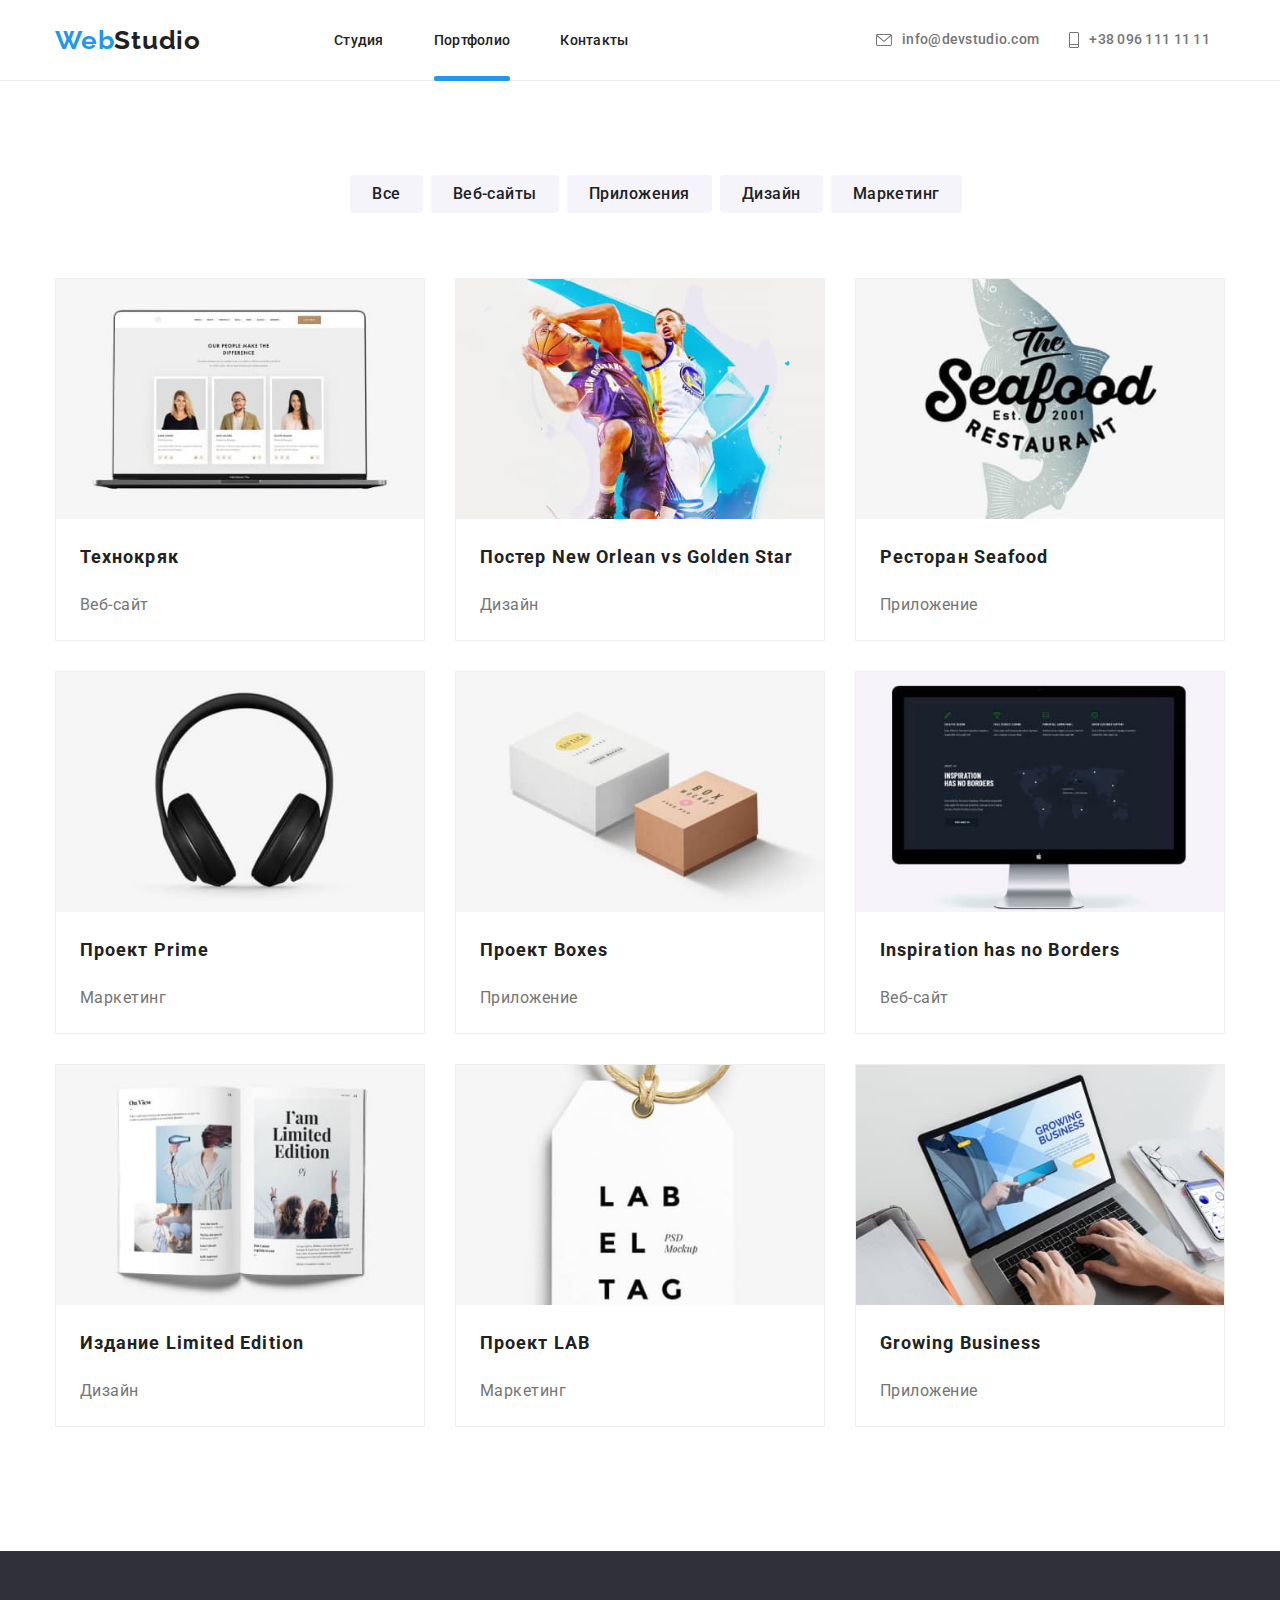
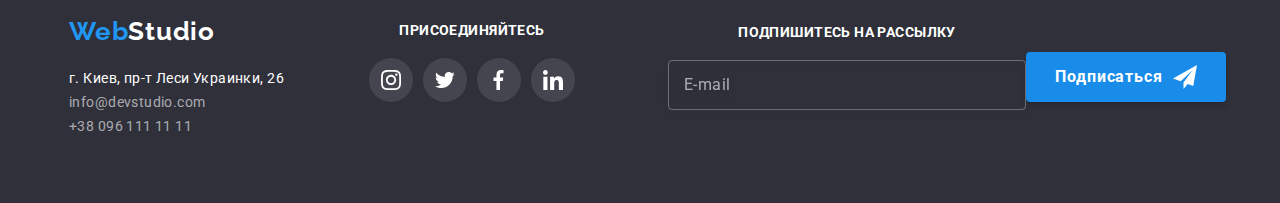
==== commit 31c343b8: "8" ====
--- a/portfolio.html
+++ b/portfolio.html
@@ -132,8 +132,8 @@
                             платформу
                             для цифрового шпионажа и атак на защищённые сервера конкурентов.</p>
                         <img srcset="./images/portfolio/portf-1x-2x/portf-1-1x.jpg 1x, ./images/portfolio/portf-1x-2x/portf-1-2x.jpg 2x"
-                        src="./images/portfolio/teh.jpg" alt="Технокряк" width="370" height="294">
-                        </div>
+                        src="./images/portfolio/teh.jpg" alt="Технокряк" class="wrappen-img__img" width="370" height="294">
+                    </div>
                         <h2 class="list-title">Технокряк</h2>
                         <p class="list-text">Веб-сайт</p>
                          </a>
@@ -144,7 +144,7 @@
                      <p class="wrappen-img__text">Технокряк это современная площадка распространения коронавируса. Компании используют эту платформу
                         для цифрового шпионажа и атак на защищённые сервера конкурентов.</p>
                     <img srcset="./images/portfolio/portf-1x-2x/portf-2-1x.jpg 1x, ./images/portfolio/portf-1x-2x/portf-2-2x.jpg 2x"
-                    src="./images/portfolio/proster.jpg" alt="Постер New Orlean vs Golden Star" width="370"height="294">
+                    src="./images/portfolio/proster.jpg" alt="Постер New Orlean vs Golden Star" class="wrappen-img__img" width="370"height="294">
                 </div>
                     <h2 class="list-title">Постер New Orlean vs Golden Star</h2>
                     <p class="list-text">Дизайн</p>
@@ -157,7 +157,7 @@
                                 платформу
                                 для цифрового шпионажа и атак на защищённые сервера конкурентов.</p>
                         <img srcset="./images/portfolio/portf-1x-2x/portf-3-1x.jpg 1x, ./images/portfolio/portf-1x-2x/portf-3-2x.jpg 2x"
-                        src="./images/portfolio/rest.jpg" alt="Ресторан Seafood" width="370"height="294">
+                        src="./images/portfolio/rest.jpg" alt="Ресторан Seafood" class="wrappen-img__img" width="370"height="294">
                         </div>
                         <h2 class="list-title">Ресторан Seafood</h2>
                         <p class="list-text">Приложение</p>
@@ -170,7 +170,7 @@
                                 платформу
                                 для цифрового шпионажа и атак на защищённые сервера конкурентов.</p>
                         <img srcset="./images/portfolio/portf-1x-2x/portf-4-1x.jpg 1x, ./images/portfolio/portf-1x-2x/portf-4-2x.jpg 2x"
-                        src="./images/portfolio/prime.jpg" alt="Проект Prime" width="370"height="294">
+                        src="./images/portfolio/prime.jpg" alt="Проект Prime" class="wrappen-img__img" width="370"height="294">
                     </div>
                         <h2 class="list-title">Проект Prime</h2>
                         <p class="list-text">Маркетинг</p>
@@ -183,7 +183,7 @@
                                 платформу
                                 для цифрового шпионажа и атак на защищённые сервера конкурентов.</p>
                         <img srcset="./images/portfolio/portf-1x-2x/portf-5-1x.jpg 1x, ./images/portfolio/portf-1x-2x/portf-5-2x.jpg 2x"
-                        src="./images/portfolio/boxes.jpg" alt="Проект Boxes" width="370"height="294">
+                        src="./images/portfolio/boxes.jpg" alt="Проект Boxes" class="wrappen-img__img" width="370"height="294">
                         </div>
                         <h2 class="list-title">Проект Boxes</h2>
                         <p class="list-text">Приложение</p>
@@ -196,7 +196,7 @@
                                 платформу
                                 для цифрового шпионажа и атак на защищённые сервера конкурентов.</p>
                         <img srcset="./images/portfolio/portf-1x-2x/portf-6-1x.jpg 1x, ./images/portfolio/portf-1x-2x/portf-6-2x.jpg 2x"
-                         src="./images/portfolio/veb.jpg" alt="Inspiration has no Borders" width="370"height="294">
+                         src="./images/portfolio/veb.jpg" alt="Inspiration has no Borders" class="wrappen-img__img" width="370"height="294">
                         </div>
                         <h2 class="list-title">Inspiration has no Borders</h2>
                         <p class="list-text">Веб-сайт</p>
@@ -209,7 +209,7 @@
                                 платформу
                                 для цифрового шпионажа и атак на защищённые сервера конкурентов.</p>
                         <img srcset="./images/portfolio/portf-1x-2x/portf-7-1x.jpg 1x, ./images/portfolio/portf-1x-2x/portf-7-2x.jpg 2x"
-                        src="./images/portfolio/book.jpg" alt="Издание Limited Edition" width="370"height="294">
+                        src="./images/portfolio/book.jpg" alt="Издание Limited Edition" class="wrappen-img__img" width="370"height="294">
                         </div>
                         <h2 class="list-title">Издание Limited Edition</h2>
                         <p class="list-text">Дизайн</p>
@@ -222,7 +222,7 @@
                                 платформу
                                 для цифрового шпионажа и атак на защищённые сервера конкурентов.</p>
                         <img srcset="./images/portfolio/portf-1x-2x/portf-8-1x.jpg 1x, ./images/portfolio/portf-1x-2x/portf-8-2x.jpg 2x"
-                        src="./images/portfolio/lab.jpg" alt="Проект LAB" width="370"height="294">
+                        src="./images/portfolio/lab.jpg" alt="Проект LAB" class="wrappen-img__img" width="370"height="294">
                         </div>
                         <h2 class="list-title">Проект LAB</h2>
                         <p class="list-text">Маркетинг</p>
@@ -235,7 +235,7 @@
                                 платформу
                                 для цифрового шпионажа и атак на защищённые сервера конкурентов.</p>
                         <img srcset="./images/portfolio/portf-1x-2x/portf-9-1x.jpg 1x, ./images/portfolio/portf-1x-2x/portf-9-2x.jpg 2x"
-                        src="./images/portfolio/bussines.jpg" alt="Growing Business" width="370"height="294">
+                        src="./images/portfolio/bussines.jpg" alt="Growing Business" class="wrappen-img__img" width="370"height="294">
                     </div>
                         <h2 class="list-title">Growing Business</h2>
                         <p class="list-text">Приложение</p>
@@ -247,70 +247,74 @@
 
 </main>
     
-<!-- Футер --
-    <footer class="footer">
-        <div class="container-footer">
-            <a class="container-footer__link" href="#">
-                <span class="container-footer__logo">Web</span><span class="container-footer__studio">Studio</span>
-            </a>
-            <address class="container-footer__address">
-                <ul class="container-footer__list list">
-                    <li><a class="container-footer__map" href="https://goo.gl/maps/BZDVvbSWxMBoRzW46" target="_blank"
-                            rel="noopener noreferrer">г. Киев, пр-т Леси Украинки, 26</a></li>
-                    <li><a class="container-footer__mail" href="mailto:info@devstudio.com">info@devstudio.com</a></li>
-                    <li><a class="container-footer__mail" href="tel:+380961111111">+38 096 111 11 11</a></li>
-                </ul>
-            </address>
-        </div> -->
-
-        <!-- Присоединяйтесь --
-        <div class="container-contacts">
-            <h3 class="container-contacts__title">Присоединяйтесь</h3>
-            <ul class="container-contacts__list list">
-                <li class="container-contacts__item">
-                    <a class="container-contacts__link" href="*">
-                        <svg class="container-contacts__svg" width="20" height="20">
-                            <use href="./images/sprite.svg#icon-instagram"></use>
-                        </svg>
+<!-- Футер -->
+        <footer class="footer">
+            <div class="footer__block">
+                <div class="container-footer">
+                    <a class="container-footer__link" href="#">
+                        <span class="container-footer__logo">Web</span><span class="container-footer__studio">Studio</span>
                     </a>
-                </li>
-                <li class="container-contacts__item">
-                    <a class="container-contacts__link" href="*">
-                        <svg class="container-contacts__svg" width="20" height="20">
-                            <use href="./images/sprite.svg#icon-twitter"></use>
-                        </svg>
-                    </a>
-                </li>
-                <li class="container-contacts__item">
-                    <a class="container-contacts__link" href="*">
-                        <svg class="container-contacts__svg" width="20" height="20">
-                            <use href="./images/sprite.svg#icon-facebook"></use>
-                        </svg>
-                    </a>
-                </li>
-                <li class="container-contacts__item">
-                    <a class="container-contacts__link" href="*">
-                        <svg class="container-contacts__svg" width="20" height="20">
-                            <use href="./images/sprite.svg#icon-linkedin"></use>
-                        </svg>
-                    </a>
-                </li>
-            </ul>
-        </div>
-    
-        <form class="footer-input">
-            <div class="footer-form">
-                <label for="e-mail" class="footer-form__title">Подпишитесь на рассылку</label>
-                <input class="footer-form__email" type="e-mail" name="e-mail-sing" id="e-mail" placeholder="E-mail" />
+                    <address class="container-footer__address">
+                        <ul class="container-footer__list list">
+                            <li><a class="container-footer__map" href="https://goo.gl/maps/BZDVvbSWxMBoRzW46" target="_blank"
+                                    rel="noopener noreferrer">г. Киев, пр-т Леси Украинки, 26</a></li>
+                            <li><a class="container-footer__mail" href="mailto:info@devstudio.com">info@devstudio.com</a></li>
+                            <li><a class="container-footer__mail" href="tel:+380961111111">+38 096 111 11 11</a></li>
+                        </ul>
+                    </address>
+                </div>
+        
+                <!-- Присоединяйтесь -->
+                <div class="container-contacts">
+                    <h3 class="container-contacts__title">Присоединяйтесь</h3>
+                    <ul class="container-contacts__list list">
+                        <li class="container-contacts__item">
+                            <a class="container-contacts__link" href="*">
+                                <svg class="container-contacts__svg" width="20" height="20">
+                                    <use href="./images/sprite.svg#icon-instagram"></use>
+                                </svg>
+                            </a>
+                        </li>
+                        <li class="container-contacts__item">
+                            <a class="container-contacts__link" href="*">
+                                <svg class="container-contacts__svg" width="20" height="20">
+                                    <use href="./images/sprite.svg#icon-twitter"></use>
+                                </svg>
+                            </a>
+                        </li>
+                        <li class="container-contacts__item">
+                            <a class="container-contacts__link" href="*">
+                                <svg class="container-contacts__svg" width="20" height="20">
+                                    <use href="./images/sprite.svg#icon-facebook"></use>
+                                </svg>
+                            </a>
+                        </li>
+                        <li class="container-contacts__item">
+                            <a class="container-contacts__link" href="*">
+                                <svg class="container-contacts__svg" width="20" height="20">
+                                    <use href="./images/sprite.svg#icon-linkedin"></use>
+                                </svg>
+                            </a>
+                        </li>
+                    </ul>
+                </div>
             </div>
-    
-            <button type="submit" class="footer-form__button">Подписаться
-                <svg class="footer-form__svg" width="24" height="24">
-                    <use href="./images/sprite.svg#icon-icon-send"></use>
-                </svg>
-            </button>
-        </form>
-    </footer> -->
+        
+            <form class="footer-input">
+                <div class="footer-input__container">
+                    <div class="footer-form">
+                        <label for="e-mail" class="footer-form__title">Подпишитесь на рассылку</label>
+                        <input class="footer-form__email" type="e-mail" name="e-mail-sing" id="e-mail" placeholder="E-mail" />
+                    </div>
+                </div>
+        
+                <button type="submit" class="footer-form__button">Подписаться
+                    <svg class="footer-form__svg" width="24" height="24">
+                        <use href="./images/sprite.svg#icon-icon-send"></use>
+                    </svg>
+                </button>
+            </form>
+        </footer>
     <script src="./menu.js"></script>
 </body>
 
--- a/css/main.min.css
+++ b/css/main.min.css
@@ -1,2 +1,2 @@
-:root{--first-text-color: #212121;--second-text-color: #ffffff;--text-p-color: #757575;--accent-color: #2196f3}body{font-family:Roboto, sans-serif;max-width:1600px}h1,h2,h3,h4,h5{margin:0}.list{list-style:none;margin:0}.backdrop{position:fixed;width:100%;height:100%;background-color:rgba(0,0,0,0.2);top:0;left:0;transition:opacity 300ms, visibility 300ms;overflow-y:scroll}.backdrop .is-hidden .model{transform:rotate(200deg)}.model{width:450px;min-height:609px;position:absolute;background-color:var(--second-text-color);box-shadow:0px 1px 3px rgba(0,0,0,0.12),0px 1px 1px rgba(0,0,0,0.14),0px 2px 1px rgba(0,0,0,0.2);border-radius:4px;top:50%;left:50%;transform:translate(-50%, -50%) rotate(0);transition:transform 250ms}@media screen and (min-width: 1200px){.model{width:528px;height:581px}}.button-modal{position:absolute;border-radius:50%;background:#ffffff;border:1px solid rgba(0,0,0,0.1);top:8px;right:8px;justify-content:center;align-items:center;cursor:pointer;transition:transform 300ms cubic-bezier(0.45, 0.55, 0.62, 0.51)}.is-hidden{visibility:hidden;opacity:0;pointer-events:none}.title-modal{margin-top:40px;margin-left:40px;margin-right:40px;font-weight:bold;font-size:20px;line-height:23px;text-align:center;letter-spacing:0.03em;color:var(--first-text-color)}.name-modal{position:relative;margin-left:40px;margin-right:40px;margin-bottom:10px}.modal-svg{position:absolute;top:50%;left:10px;transform:translate(50%);transition:fill 250ms cubic-bezier(0.4, 0, 0.2, 1)}.name-name{font-size:12px;line-height:14px;letter-spacing:0.01em;color:#757575;margin-bottom:4px}.modal-input{display:flex;width:100%;min-height:40px;justify-content:center;padding-left:42px;padding-right:42px;border:1px solid rgba(33,33,33,0.2);box-sizing:border-box;border-radius:4px;outline:none;transition:border-color 250ms cubic-bezier(0.4, 0, 0.2, 1)}.modal-input:focus{border-color:#188ce8}.modal-input:focus+.modal-svg{fill:#188ce8}.comments{min-height:120px;resize:none;padding:12px 16px;font-weight:normal;font-size:14px;line-height:1.1;letter-spacing:0.01em;color:rgba(117,117,117,0.5)}.modal-comm{display:flex;width:100%;min-height:120px;justify-content:center;margin-bottom:10px;padding:12px 16px}.button-send{display:block;cursor:pointer;background:#188ce8;box-shadow:0px 4px 4px rgba(0,0,0,0.15);border-radius:4px;border:none;font-weight:bold;font-size:16px;line-height:1.8;align-items:center;text-align:center;letter-spacing:0.06em;color:#ffffff;padding:10px 55px;margin:0 auto;margin-top:30px}.modal-check-text::before{content:'';width:16px;height:15px;border-radius:2px;border:2px solid #212121;display:block;margin-right:5px}.modal-check:checked+.modal-check-text::before{background-image:url(../images/check.svg);background-position:center;background-size:cover;background-repeat:no-repeat;border:none}.modal-check-text{display:flex;align-items:center;justify-content:center;font-weight:normal;font-size:14px;line-height:1.7;letter-spacing:0.03em;color:#757575}.modal-link{color:var(--accent-color);font-weight:normal;font-size:14px;line-height:1.7;letter-spacing:0.03em;text-decoration-skip-ink:none}.modal-check{-webkit-appearance:none;-moz-appearance:none;appearance:none}.header{border-bottom:1px solid #ececec;align-items:center}@media screen and (max-width: 768px){.header{display:flex;justify-content:center}}@media screen and (min-width: 1200px){.header{display:flex;justify-content:center}}.container-header{display:flex;justify-content:space-between;height:60px;width:100%;padding-left:15px;padding-right:15px}@media screen and (min-width: 768px){.container-header{height:80px;display:flex;align-items:center}}@media screen and (min-width: 1200px){.container-header{width:1200px;justify-content:center;align-items:center}}@media screen and (min-width: 1200px){.container-header__contacts{display:flex}}.container-header__link{font-family:Raleway;margin-right:93px;font-style:normal;text-decoration:none;font-weight:bold;font-size:26px;line-height:1.1;letter-spacing:0.03em}.container-header__logo{color:var(--accent-color)}.container-header__nav{display:flex;align-items:center}.container-header__item{text-decoration:none;margin-right:50px;font-weight:500;padding-top:32px;padding-bottom:32px}.container-header__item{position:relative}.container-header__list{align-items:center}@media screen and (max-width: 768px){.container-header__list{display:none}}@media screen and (min-width: 768px){.container-header__list{display:flex}}.container-header__contacts{margin-left:auto;align-items:center;padding-top:20px;padding-bottom:20px;padding:0;padding-right:15px}@media screen and (max-width: 768px){.container-header__contacts{display:none}}.logo{color:var(--first-text-color)}.list{list-style:none}.link{text-decoration:none;font-size:14px;line-height:1.1;letter-spacing:0.02em;color:#212121}.link:hover,.link:focus{color:var(--accent-color)}.container-header__item .active::after{content:' ';position:absolute;width:100%;height:5px;left:0;bottom:0;background:#2196f3;border-radius:2px}.container-header__link-svg{display:flex;flex-direction:row-reverse;font-weight:500;font-size:14px;padding-left:10px;line-height:1.1;letter-spacing:0.02em;text-decoration:none;color:var(--text-p-color)}.container-header__link-svg:hover,.container-header__link-svg:focus{color:var(--accent-color)}.container-header__link-svg:hover .mail-svg,.container-header__link-svg:focus .mail-svg{fill:var(--accent-color)}.container-header__icon{display:flex;align-items:center}@media screen and (min-width: 768px){.container-header__icon{margin-bottom:10px}}@media screen and (min-width: 1200px){.container-header__icon{margin-right:30px;margin-bottom:0}}.container-header__icon:last-child{margin-right:0}.container-header__icon:hover{color:var(--accent-color)}.container-header__icon:hover .container-header__svg{fill:#2196f3}.container-header__svg{fill:#757575}.open-menu-btn{margin-left:auto}.mob-container_menu{padding-right:22px}@media screen and (min-width: 768px){.mob-container{display:none}}.mob-menu{display:flex;flex-direction:column;position:fixed;width:100vw;height:100vh;background-color:white;top:0;left:0;z-index:5}.mob-menu__item{margin-bottom:32px}.mob-menu_link{font-weight:500;font-size:40px;line-height:1.1;letter-spacing:0.02em;color:var(--first-text-color)}.close-menu-btn{margin-left:auto}.menu-contacts{margin-top:auto}.menu-contacts_list{margin-bottom:64px}.menu-contacts_item{margin-bottom:32px}.menu-contacts_tell{font-weight:500;font-size:34px;line-height:1.2;letter-spacing:0.02em;color:#2196f3}.menu-contacts_mail{text-decoration:none;font-weight:500;font-size:24px;line-height:1.2;letter-spacing:0.02em;color:#757575}.menu-networks{display:flex}.menu-networks_item{margin-right:10px;border-right:1px solid rgba(33,33,33,0.2)}.menu-networks .menu-networks_item:last-child{margin-right:0;border:none}.menu-networks_link{list-style:none;margin-right:10px;font-weight:500;font-size:18px;line-height:1.2;letter-spacing:0.02em;color:var(--accent-color)}.hero{background-image:linear-gradient(rgba(47,48,58,0.4), rgba(47,48,58,0.4)),url(../images/baner/baner-tell-1x.jpg);background-position:center;background-size:cover;background-repeat:no-repeat;height:400px;width:100%;color:var(--second-text-color);background-color:#2f303a;text-align:center;padding-top:118px;padding-right:60px;padding-left:60px;margin-bottom:60px}@media (min-device-pixel-ratio: 2), (-webkit-min-device-pixel-ratio: 2), (min-resolution: 192dpi), (min-resolution: 2dppx){.hero{background-image:linear-gradient(rgba(47,48,58,0.4), rgba(47,48,58,0.4)),url(../images/baner/baner-tell-2x.jpg)}}@media screen and (min-width: 768px){.hero{background-image:linear-gradient(rgba(47,48,58,0.4), rgba(47,48,58,0.4)),url(../images/baner/baner-tab-1x.jpg)}}@media screen and (min-width: 768px) and (min-device-pixel-ratio: 2), screen and (min-width: 768px) and (-webkit-min-device-pixel-ratio: 2), screen and (min-width: 768px) and (min-resolution: 192dpi), screen and (min-width: 768px) and (min-resolution: 2dppx){.hero{background-image:linear-gradient(rgba(47,48,58,0.4), rgba(47,48,58,0.4)),url(../images/baner/baner-tab-2x.jpg)}}@media screen and (min-width: 1200px){.hero{background-image:linear-gradient(rgba(47,48,58,0.4), rgba(47,48,58,0.4)),url(../images/baner/baner.jpg)}}@media screen and (min-width: 1200px) and (min-device-pixel-ratio: 2), screen and (min-width: 1200px) and (-webkit-min-device-pixel-ratio: 2), screen and (min-width: 1200px) and (min-resolution: 192dpi), screen and (min-width: 1200px) and (min-resolution: 2dppx){.hero{background-image:linear-gradient(rgba(47,48,58,0.4), rgba(47,48,58,0.4)),url(../images/baner/baner-2x.jpg)}}.hero__title{font-weight:900;font-size:26px;line-height:1.6;text-align:center;letter-spacing:0.06em;text-transform:uppercase;color:#ffffff;padding-bottom:30px}.hero__button{cursor:pointer;width:200px;height:50px;font-weight:bold;font-size:16px;line-height:1,8;align-items:center;justify-content:center;text-align:center;letter-spacing:0.06em;color:#ffffff;background-color:var(--accent-color);border-radius:4px;border:none;box-shadow:0px 4px 4px rgba(0,0,0,0.15);text-align:center}.hero__button:hover,.hero__button:focus{color:var(--first-text-color)}.container-about{width:100%;margin:0 auto}@media screen and (min-width: 480px){.container-about{width:480px}}@media screen and (min-width: 768px){.container-about{width:768px}}@media screen and (min-width: 1200px){.container-about{width:1200px}}.container-about__title{display:none;margin-bottom:10px}.about-list{padding:0;margin-right:0}@media screen and (min-width: 768px){.about-list{width:768px;display:flex;flex-wrap:wrap;margin-left:-15px}}@media screen and (min-width: 1200px){.about-list{width:1200px}}@media screen and (min-width: 768px){.about-list__item{width:calc((100% - 2 * 30px) / 2);margin-left:30px}}@media screen and (min-width: 1200px){.about-list__item{width:calc((100% - 4 * 30px) / 4);margin-left:30px}}.about-list__button{width:100%;height:120px;border:none;margin-bottom:30px}.about-list__title{font-weight:bold;justify-content:center;align-items:center;font-size:14px;line-height:1.1;letter-spacing:0.03em;text-transform:uppercase;color:var(--first-text-color)}.about-list__text{font-weight:normal;font-size:14px;line-height:1.7;letter-spacing:0.03em;color:var(--text-p-color)}.section-work{background:var(--second-text-color)}@media screen and (max-width: 1200px){.section-work{display:none;margin-top:94px}}.container-work{justify-content:center;margin-top:94px;margin-bottom:94px;margin-left:-30px}.container-work__title{color:var(--first-text-color);font-size:36px;font-weight:bold;font-size:36px;line-height:1.2;text-align:center;letter-spacing:0.03em}.work-list{display:flex;justify-content:center;margin-top:50px}.work-list__wrappen{position:relative;display:flex}.work-list__text{position:absolute;width:100%;height:25%;margin:0;bottom:0;padding-top:27px;background:rgba(47,48,58,0.8);align-items:center;justify-content:center;font-weight:bold;font-size:14px;line-height:1.1;text-align:center;letter-spacing:0.03em;text-transform:uppercase;color:var(--second-text-color)}.work-list .work-list__item+.work-list__item{margin-left:30px}.section-group{background:#f5f4fa;padding-top:94px;padding-bottom:94px;padding-left:15px;padding-right:15px;margin-bottom:94px}.section-group .container-group{margin:0 auto}@media screen and (min-width: 480px){.section-group .container-group{width:480px}}@media screen and (min-width: 768px){.section-group .container-group{width:768px}}@media screen and (min-width: 1200px){.section-group .container-group{width:1200px}}.section-group__title{padding-bottom:60px;font-weight:bold;font-size:36px;line-height:1.2;text-align:center;letter-spacing:0.03em;color:var(--first-text-color)}.group-list{padding-left:0;justify-content:space-between}@media screen and (min-width: 768px){.group-list{width:768px;display:flex;flex-wrap:wrap;justify-content:center;align-items:center;margin-left:-15px}}@media screen and (min-width: 1200px){.group-list{width:1200px;display:flex;flex-wrap:wrap;justify-content:center;align-items:center;margin-left:-15px;margin-top:50px}}.group-list__item{box-shadow:0px 1px 3px rgba(0,0,0,0.12),0px 1px 1px rgba(0,0,0,0.14),0px 2px 1px rgba(0,0,0,0.2);border-radius:0px 0px 4px 4px;background-color:#ffffff}@media screen and (min-width: 768px){.group-list__item{width:calc((100% - 4 * 15px) / 2);margin-left:15px}}@media screen and (min-width: 1200px){.group-list__item{width:calc((100% - 8 * 15px) / 4);margin-left:30px}}.group-list__img{max-width:100%;display:block;height:auto}.group-list__title{margin-top:30px;font-family:Roboto;font-style:normal;font-weight:500;font-size:16px;line-height:1.2;text-align:center;letter-spacing:0.03em;color:var(--first-text-color)}.group-list__text{color:var(--text-p-color);font-weight:normal;font-size:16px;line-height:1.2;text-align:center;letter-spacing:0.03em;margin-bottom:16px}.button-group{display:inline;background-size:cover;max-width:270px;background:#ffffff;border:0;padding:0}.networks{display:flex;padding-left:0;justify-content:center;align-items:center}.networks__item{width:44px;height:44px;display:block;margin-bottom:30px}.networks__svg{fill:#afb1b8}.networks__item+.networks__item{margin-left:10px}.networks__link{width:100%;height:100%;border-radius:50%;display:flex;align-items:center;justify-content:center}.networks__link:hover,.networks__link:focus{background-color:var(--accent-color)}.networks__link:hover .networks__svg,.networks__link:focus .networks__svg{fill:#ffffff}.container-company{margin-bottom:94px;width:100%;margin:0 auto}@media screen and (min-width: 480px){.container-company{width:480px}}@media screen and (min-width: 768px){.container-company{width:768px}}@media screen and (min-width: 1200px){.container-company{width:1200px}}.container-company__title{justify-content:center;align-items:center;font-weight:bold;font-size:36px;line-height:1.2;text-align:center;letter-spacing:0.03em;color:#212121;margin-bottom:50px}.container-company__list{justify-content:center;align-items:center;display:flex;flex-wrap:wrap;padding-left:0}@media screen and (min-width: 480px){.container-company__list{width:480px}}@media screen and (min-width: 768px){.container-company__list{width:768px}}@media screen and (min-width: 1200px){.container-company__list{width:1200px;margin-left:-15px}}.container-company__item{width:170px;height:92px;margin-left:30px;margin-bottom:30px}@media screen and (min-width: 480px){.container-company__item{width:calc((100% - 2 * 30px) / 2);margin-left:30px}}@media screen and (min-width: 768px){.container-company__item{width:calc((100% - 3 * 30px) / 3);margin-left:30px}}@media screen and (min-width: 1200px){.container-company__item{width:calc((100% - 6 * 30px) / 6);margin-left:30px}}.container-company__link{width:100%;height:100%;display:flex;justify-content:center;align-items:center;border:1px solid #afb1b8;border-radius:4px}.container-company__link:hover{border:solid #2196f3}.container-company__svg{fill:#afb1b8}.container-company__link:hover .container-company__svg,.container-company__link:focus .container-company__svg{fill:var(--accent-color)}.footer{background:#2f303a;justify-content:center;align-items:center}@media screen and (min-width: 480px){.footer{width:100%;height:603px;justify-content:center}}@media screen and (min-width: 768px){.footer{width:100%;height:463px;justify-content:center}}@media screen and (min-width: 1200px){.footer{display:flex;justify-content:center;height:252px}}@media screen and (min-width: 768px){.footer__block{justify-content:center;align-items:center;padding-top:60px;margin-bottom:60px;display:flex}}@media screen and (min-width: 1200px){.footer__block{display:flex}}.container-footer{padding-left:15px;padding-right:15px}@media screen and (min-width: 480px){.container-footer{padding-top:60px;margin-bottom:60px}}@media screen and (min-width: 768px){.container-footer{margin-right:165px;padding-top:0;margin-bottom:0}}@media screen and (min-width: 1200px){.container-footer{margin-right:70px}}.container-footer__logo{text-decoration:none;color:var(--accent-color)}.container-footer__address{margin-top:20px}.container-footer__list{font-family:Roboto;font-style:normal;padding-left:0}.container-footer__link{font-family:Raleway;font-style:normal;text-decoration:none;color:var(--second-text-color);font-weight:bold;font-size:26px;line-height:1.2;letter-spacing:0.03em}@media screen and (max-width: 1200px){.container-footer__link{display:flex;justify-content:center;align-items:center}}.container-footer__map{font-weight:normal;font-size:14px;line-height:1.7;letter-spacing:0.03em;color:var(--second-text-color);text-decoration:none}@media screen and (min-width: 480px){.container-footer__map{display:flex;justify-content:center;align-items:center}}.container-footer__map:hover,.container-footer__map:focus{color:var(--accent-color)}.container-footer__mail{font-weight:normal;font-size:14px;line-height:1.7;letter-spacing:0.03em;color:rgba(255,255,255,0.6);text-decoration:none}@media screen and (min-width: 480px){.container-footer__mail{display:flex;justify-content:center;align-items:center}}@media screen and (min-width: 1200px){.container-footer__mail{justify-content:flex-start}}.container-footer__mail:hover,.container-footer__mail:focus{color:var(--accent-color)}@media screen and (min-width: 480px){.container-contacts{margin-bottom:60px}}@media screen and (min-width: 768px){.container-contacts{margin-bottom:0}}.container-contacts__title{font-weight:bold;font-size:14px;line-height:1.1;letter-spacing:0.03em;text-transform:uppercase;color:var(--second-text-color);margin-bottom:20px}@media screen and (min-width: 480px){.container-contacts__title{display:flex;justify-content:center;align-items:center}}.container-contacts__item{width:44px;height:44px;margin-bottom:30px}.container-contacts__list{display:flex;padding-left:0}@media screen and (min-width: 480px){.container-contacts__list{justify-content:center;align-items:center}}.container-contacts__item+.container-contacts__item{margin-left:10px}.container-contacts__svg{fill:#ffffff}.container-contacts__link{width:100%;height:100%;border-radius:50%;display:flex;background:rgba(255,255,255,0.1);align-items:center;justify-content:center}.container-contacts__link:hover,.container-contacts__link:focus{background-color:var(--accent-color)}.container-contacts__link:hover .container-contacts__svg,.container-contacts__link:focus .container-contacts__svg{fill:#ffffff}.footer-input__container{display:flex;justify-content:center;align-items:center;margin-bottom:20px}@media screen and (min-width: 768px){.footer-input{justify-content:center;align-items:center}}@media screen and (min-width: 1200px){.footer-input{margin-left:93px;display:flex}}@media screen and (min-width: 768px){.footer-form{justify-content:center;align-items:center;margin-bottom:0}}.footer-form__title{display:flex;flex-direction:column;font-weight:bold;font-size:14px;line-height:16px;letter-spacing:0.03em;text-transform:uppercase;color:#ffffff;align-items:center}.footer-form__email::placeholder{font-size:16px;line-height:20px;align-items:center;letter-spacing:0.03em;color:rgba(255,255,255,0.6)}.footer-form__email{margin-top:20px;padding:15px;border:1px solid rgba(255,255,255,0.3);box-sizing:border-box;filter:drop-shadow(0px 4px 4px rgba(0,0,0,0.15));border-radius:4px;background-color:transparent;min-width:358px;min-height:50px}.footer-form__button{width:200px;height:50px;cursor:pointer;display:block;background:#188ce8;box-shadow:0px 4px 4px rgba(0,0,0,0.15);border-radius:4px;border:none;font-weight:bold;font-size:16px;line-height:1.8;align-items:center;justify-content:center;letter-spacing:0.06em;color:#ffffff;margin-top:auto;margin-left:10px;display:flex;margin:auto}.footer-form__svg{fill:#ffffff;margin-left:10px}.portfolio{margin-top:94px}.container-tabs{width:100%;margin-bottom:50px;padding-left:15px;padding-right:15px;margin-left:auto;margin-right:auto}@media screen and (min-width: 480px){.container-tabs{width:480px}}@media screen and (min-width: 768px){.container-tabs{width:768px}}@media screen and (min-width: 1200px){.container-tabs{width:1200px}}.container-tabs__title{display:none}@media screen and (min-width: 480px){.container-tabs__list{justify-content:start;display:flex;flex-wrap:wrap}}@media screen and (min-width: 768px){.container-tabs__list{display:flex;justify-content:center}}.container-tabs__button{font-family:Roboto;margin-right:8px;font-style:normal;font-weight:500;font-size:16px;line-height:1.6;text-align:center;letter-spacing:0.03em;background:#f5f4fa;color:var(--first-text-color);border:none;background:#f5f4fa;border-radius:4px;padding:6px 22px}.container-tabs__button:hover,.container-tabs__button:focus{background:var(--accent-color);color:var(--button-color)}.container-img{padding-left:15px;padding-right:15px}@media screen and (min-width: 480px){.container-img{width:480px}}@media screen and (min-width: 768px){.container-img{width:768px}}@media screen and (min-width: 1200px){.container-img{width:1200px;margin-left:auto;margin-right:auto;margin-bottom:94px}}@media screen and (min-width: 1200px){.container-img__list{display:flex;flex-wrap:wrap;padding-left:0}}.container-img__item{background:#ffffff;border:1px solid #eeeeee;display:block}@media screen and (min-width: 768px){.container-img__item{width:calc((100% - 60px) / 3);margin-right:30px;margin-bottom:30px}}.container-img__item:hover,.container-img__item:focus{box-shadow:0px 1px 1px rgba(0,0,0,0.12),0px 4px 4px rgba(0,0,0,0.06),1px 4px 6px rgba(0,0,0,0.16)}.container-img__item:nth-child(3n){margin-right:0}.container-img__item :nth-last-child(-n+3){margin-bottom:0}.container-img__link{text-decoration:none}.wrappen-img{position:relative;overflow:hidden;display:block}.wrappen-img__img{display:block;max-width:100%}.wrappen-img__text{position:absolute;height:100%;width:100%;padding:63px 24px;top:0;left:0;margin:0;transform:translateY(101%);transition:transform 250ms cubic-bezier(0.4, 0, 0.2, 1);overflow:auto;font-weight:normal;font-size:18px;line-height:1.5;letter-spacing:0.03em;color:var(--button-color);background-color:var(--accent-color)}.wrappen-img:hover .wrappen-img__text{transform:translateY(0)}.list-text{padding-bottom:20px;padding-left:24px;font-weight:normal;font-size:16px;line-height:1.8;letter-spacing:0.03em;color:var(--text-p-color)}.list-title{padding-left:24px;padding-top:20px;font-weight:bold;font-size:18px;line-height:2;letter-spacing:0.06em;color:var(--first-text-color)}
+:root{--first-text-color: #212121;--second-text-color: #ffffff;--text-p-color: #757575;--accent-color: #2196f3}body{font-family:Roboto, sans-serif;max-width:1600px}h1,h2,h3,h4,h5{margin:0}.list{list-style:none;margin:0}.backdrop{position:fixed;width:100%;height:100%;background-color:rgba(0,0,0,0.2);top:0;left:0;transition:opacity 300ms, visibility 300ms;overflow-y:scroll}.backdrop .is-hidden .model{transform:rotate(200deg)}.model{width:450px;min-height:609px;position:absolute;background-color:var(--second-text-color);box-shadow:0px 1px 3px rgba(0,0,0,0.12),0px 1px 1px rgba(0,0,0,0.14),0px 2px 1px rgba(0,0,0,0.2);border-radius:4px;top:50%;left:50%;transform:translate(-50%, -50%) rotate(0);transition:transform 250ms}@media screen and (min-width: 1200px){.model{width:528px;height:581px}}.button-modal{position:absolute;border-radius:50%;background:#ffffff;border:1px solid rgba(0,0,0,0.1);top:8px;right:8px;justify-content:center;align-items:center;cursor:pointer;transition:transform 300ms cubic-bezier(0.45, 0.55, 0.62, 0.51)}.is-hidden{visibility:hidden;opacity:0;pointer-events:none}.title-modal{margin-top:40px;margin-left:40px;margin-right:40px;font-weight:bold;font-size:20px;line-height:23px;text-align:center;letter-spacing:0.03em;color:var(--first-text-color)}.name-modal{position:relative;margin-left:40px;margin-right:40px;margin-bottom:10px}.modal-svg{position:absolute;top:50%;left:10px;transform:translate(50%);transition:fill 250ms cubic-bezier(0.4, 0, 0.2, 1)}.name-name{font-size:12px;line-height:14px;letter-spacing:0.01em;color:#757575;margin-bottom:4px}.modal-input{display:flex;width:100%;min-height:40px;justify-content:center;padding-left:42px;padding-right:42px;border:1px solid rgba(33,33,33,0.2);box-sizing:border-box;border-radius:4px;outline:none;transition:border-color 250ms cubic-bezier(0.4, 0, 0.2, 1)}.modal-input:focus{border-color:#188ce8}.modal-input:focus+.modal-svg{fill:#188ce8}.comments{min-height:120px;resize:none;padding:12px 16px;font-weight:normal;font-size:14px;line-height:1.1;letter-spacing:0.01em;color:rgba(117,117,117,0.5)}.modal-comm{display:flex;width:100%;min-height:120px;justify-content:center;margin-bottom:10px;padding:12px 16px}.button-send{display:block;cursor:pointer;background:#188ce8;box-shadow:0px 4px 4px rgba(0,0,0,0.15);border-radius:4px;border:none;font-weight:bold;font-size:16px;line-height:1.8;align-items:center;text-align:center;letter-spacing:0.06em;color:#ffffff;padding:10px 55px;margin:0 auto;margin-top:30px}.modal-check-text::before{content:'';width:16px;height:15px;border-radius:2px;border:2px solid #212121;display:block;margin-right:5px}.modal-check:checked+.modal-check-text::before{background-image:url(../images/check.svg);background-position:center;background-size:cover;background-repeat:no-repeat;border:none}.modal-check-text{display:flex;align-items:center;justify-content:center;font-weight:normal;font-size:14px;line-height:1.7;letter-spacing:0.03em;color:#757575}.modal-link{color:var(--accent-color);font-weight:normal;font-size:14px;line-height:1.7;letter-spacing:0.03em;text-decoration-skip-ink:none}.modal-check{-webkit-appearance:none;-moz-appearance:none;appearance:none}.header{border-bottom:1px solid #ececec;align-items:center}@media screen and (max-width: 768px){.header{display:flex;justify-content:center}}@media screen and (min-width: 1200px){.header{display:flex;justify-content:center}}.container-header{display:flex;justify-content:space-between;height:60px;width:100%;padding-left:15px;padding-right:15px}@media screen and (min-width: 768px){.container-header{height:80px;display:flex;align-items:center}}@media screen and (min-width: 1200px){.container-header{width:1200px;justify-content:center;align-items:center}}@media screen and (min-width: 1200px){.container-header__contacts{display:flex}}.container-header__link{font-family:Raleway;margin-right:93px;font-style:normal;text-decoration:none;font-weight:bold;font-size:26px;line-height:1.1;letter-spacing:0.03em}.container-header__logo{color:var(--accent-color)}.container-header__nav{display:flex;align-items:center}.container-header__item{text-decoration:none;margin-right:50px;font-weight:500;padding-top:32px;padding-bottom:32px}.container-header__item{position:relative}.container-header__list{align-items:center}@media screen and (max-width: 768px){.container-header__list{display:none}}@media screen and (min-width: 768px){.container-header__list{display:flex}}.container-header__contacts{margin-left:auto;align-items:center;padding-top:20px;padding-bottom:20px;padding:0;padding-right:15px}@media screen and (max-width: 768px){.container-header__contacts{display:none}}.logo{color:var(--first-text-color)}.list{list-style:none}.link{text-decoration:none;font-size:14px;line-height:1.1;letter-spacing:0.02em;color:#212121}.link:hover,.link:focus{color:var(--accent-color)}.container-header__item .active::after{content:' ';position:absolute;width:100%;height:5px;left:0;bottom:0;background:#2196f3;border-radius:2px}.container-header__link-svg{display:flex;flex-direction:row-reverse;font-weight:500;font-size:14px;padding-left:10px;line-height:1.1;letter-spacing:0.02em;text-decoration:none;color:var(--text-p-color)}.container-header__link-svg:hover,.container-header__link-svg:focus{color:var(--accent-color)}.container-header__link-svg:hover .mail-svg,.container-header__link-svg:focus .mail-svg{fill:var(--accent-color)}.container-header__icon{display:flex;align-items:center}@media screen and (min-width: 768px){.container-header__icon{margin-bottom:10px}}@media screen and (min-width: 1200px){.container-header__icon{margin-right:30px;margin-bottom:0}}.container-header__icon:last-child{margin-right:0}.container-header__icon:hover{color:var(--accent-color)}.container-header__icon:hover .container-header__svg{fill:#2196f3}.container-header__svg{fill:#757575}.open-menu-btn{margin-left:auto}.mob-container_menu{padding-right:22px}@media screen and (min-width: 768px){.mob-container{display:none}}.mob-menu{display:flex;flex-direction:column;position:fixed;width:100vw;height:100vh;background-color:white;top:0;left:0;z-index:5}.mob-menu__item{margin-bottom:32px}.mob-menu_link{font-weight:500;font-size:40px;line-height:1.1;letter-spacing:0.02em;color:var(--first-text-color)}.close-menu-btn{margin-left:auto}.menu-contacts{margin-top:auto}.menu-contacts_list{margin-bottom:64px}.menu-contacts_item{margin-bottom:32px}.menu-contacts_tell{font-weight:500;font-size:34px;line-height:1.2;letter-spacing:0.02em;color:#2196f3}.menu-contacts_mail{text-decoration:none;font-weight:500;font-size:24px;line-height:1.2;letter-spacing:0.02em;color:#757575}.menu-networks{display:flex}.menu-networks_item{margin-right:10px;border-right:1px solid rgba(33,33,33,0.2)}.menu-networks .menu-networks_item:last-child{margin-right:0;border:none}.menu-networks_link{list-style:none;margin-right:10px;font-weight:500;font-size:18px;line-height:1.2;letter-spacing:0.02em;color:var(--accent-color)}.hero{background-image:linear-gradient(rgba(47,48,58,0.4), rgba(47,48,58,0.4)),url(../images/baner/baner-tell-1x.jpg);background-position:center;background-size:cover;background-repeat:no-repeat;height:400px;width:100%;color:var(--second-text-color);background-color:#2f303a;text-align:center;padding-top:118px;padding-right:60px;padding-left:60px;margin-bottom:60px}@media (min-device-pixel-ratio: 2), (-webkit-min-device-pixel-ratio: 2), (min-resolution: 192dpi), (min-resolution: 2dppx){.hero{background-image:linear-gradient(rgba(47,48,58,0.4), rgba(47,48,58,0.4)),url(../images/baner/baner-tell-2x.jpg)}}@media screen and (min-width: 768px){.hero{background-image:linear-gradient(rgba(47,48,58,0.4), rgba(47,48,58,0.4)),url(../images/baner/baner-tab-1x.jpg)}}@media screen and (min-width: 768px) and (min-device-pixel-ratio: 2), screen and (min-width: 768px) and (-webkit-min-device-pixel-ratio: 2), screen and (min-width: 768px) and (min-resolution: 192dpi), screen and (min-width: 768px) and (min-resolution: 2dppx){.hero{background-image:linear-gradient(rgba(47,48,58,0.4), rgba(47,48,58,0.4)),url(../images/baner/baner-tab-2x.jpg)}}@media screen and (min-width: 1200px){.hero{background-image:linear-gradient(rgba(47,48,58,0.4), rgba(47,48,58,0.4)),url(../images/baner/baner.jpg)}}@media screen and (min-width: 1200px) and (min-device-pixel-ratio: 2), screen and (min-width: 1200px) and (-webkit-min-device-pixel-ratio: 2), screen and (min-width: 1200px) and (min-resolution: 192dpi), screen and (min-width: 1200px) and (min-resolution: 2dppx){.hero{background-image:linear-gradient(rgba(47,48,58,0.4), rgba(47,48,58,0.4)),url(../images/baner/baner-2x.jpg)}}.hero__title{font-weight:900;font-size:26px;line-height:1.6;text-align:center;letter-spacing:0.06em;text-transform:uppercase;color:#ffffff;padding-bottom:30px}.hero__button{cursor:pointer;width:200px;height:50px;font-weight:bold;font-size:16px;line-height:1,8;align-items:center;justify-content:center;text-align:center;letter-spacing:0.06em;color:#ffffff;background-color:var(--accent-color);border-radius:4px;border:none;box-shadow:0px 4px 4px rgba(0,0,0,0.15);text-align:center}.hero__button:hover,.hero__button:focus{color:var(--first-text-color)}.container-about{width:100%;margin:0 auto}@media screen and (min-width: 480px){.container-about{width:480px}}@media screen and (min-width: 768px){.container-about{width:768px}}@media screen and (min-width: 1200px){.container-about{width:1200px}}.container-about__title{display:none;margin-bottom:10px}.about-list{padding:0;margin-right:0}@media screen and (min-width: 768px){.about-list{width:768px;display:flex;flex-wrap:wrap;margin-left:-15px}}@media screen and (min-width: 1200px){.about-list{width:1200px}}@media screen and (min-width: 768px){.about-list__item{width:calc((100% - 2 * 30px) / 2);margin-left:30px}}@media screen and (min-width: 1200px){.about-list__item{width:calc((100% - 4 * 30px) / 4);margin-left:30px}}.about-list__button{width:100%;height:120px;border:none;margin-bottom:30px}.about-list__title{font-weight:bold;justify-content:center;align-items:center;font-size:14px;line-height:1.1;letter-spacing:0.03em;text-transform:uppercase;color:var(--first-text-color)}.about-list__text{font-weight:normal;font-size:14px;line-height:1.7;letter-spacing:0.03em;color:var(--text-p-color)}.section-work{background:var(--second-text-color)}@media screen and (max-width: 1200px){.section-work{display:none;margin-top:94px}}.container-work{justify-content:center;margin-top:94px;margin-bottom:94px;margin-left:-30px}.container-work__title{color:var(--first-text-color);font-size:36px;font-weight:bold;font-size:36px;line-height:1.2;text-align:center;letter-spacing:0.03em}.work-list{display:flex;justify-content:center;margin-top:50px}.work-list__wrappen{position:relative;display:flex}.work-list__text{position:absolute;width:100%;height:25%;margin:0;bottom:0;padding-top:27px;background:rgba(47,48,58,0.8);align-items:center;justify-content:center;font-weight:bold;font-size:14px;line-height:1.1;text-align:center;letter-spacing:0.03em;text-transform:uppercase;color:var(--second-text-color)}.work-list .work-list__item+.work-list__item{margin-left:30px}.section-group{background:#f5f4fa;padding-top:94px;padding-bottom:94px;padding-left:15px;padding-right:15px;margin-bottom:94px}.section-group .container-group{margin:0 auto}@media screen and (min-width: 480px){.section-group .container-group{width:480px}}@media screen and (min-width: 768px){.section-group .container-group{width:768px}}@media screen and (min-width: 1200px){.section-group .container-group{width:1200px}}.section-group__title{padding-bottom:60px;font-weight:bold;font-size:36px;line-height:1.2;text-align:center;letter-spacing:0.03em;color:var(--first-text-color)}.group-list{padding-left:0;justify-content:space-between}@media screen and (min-width: 768px){.group-list{width:768px;display:flex;flex-wrap:wrap;justify-content:center;align-items:center;margin-left:-15px}}@media screen and (min-width: 1200px){.group-list{width:1200px;display:flex;flex-wrap:wrap;justify-content:center;align-items:center;margin-left:-15px;margin-top:50px}}.group-list__item{box-shadow:0px 1px 3px rgba(0,0,0,0.12),0px 1px 1px rgba(0,0,0,0.14),0px 2px 1px rgba(0,0,0,0.2);border-radius:0px 0px 4px 4px;background-color:#ffffff}@media screen and (min-width: 768px){.group-list__item{width:calc((100% - 4 * 15px) / 2);margin-left:15px}}@media screen and (min-width: 1200px){.group-list__item{width:calc((100% - 8 * 15px) / 4);margin-left:30px}}.group-list__img{max-width:100%;display:block;height:auto}.group-list__title{margin-top:30px;font-family:Roboto;font-style:normal;font-weight:500;font-size:16px;line-height:1.2;text-align:center;letter-spacing:0.03em;color:var(--first-text-color)}.group-list__text{color:var(--text-p-color);font-weight:normal;font-size:16px;line-height:1.2;text-align:center;letter-spacing:0.03em;margin-bottom:16px}.button-group{display:inline;background-size:cover;max-width:270px;background:#ffffff;border:0;padding:0}.networks{display:flex;padding-left:0;justify-content:center;align-items:center}.networks__item{width:44px;height:44px;display:block;margin-bottom:30px}.networks__svg{fill:#afb1b8}.networks__item+.networks__item{margin-left:10px}.networks__link{width:100%;height:100%;border-radius:50%;display:flex;align-items:center;justify-content:center}.networks__link:hover,.networks__link:focus{background-color:var(--accent-color)}.networks__link:hover .networks__svg,.networks__link:focus .networks__svg{fill:#ffffff}.container-company{margin-bottom:94px;width:100%;margin:0 auto}@media screen and (min-width: 480px){.container-company{width:480px}}@media screen and (min-width: 768px){.container-company{width:768px}}@media screen and (min-width: 1200px){.container-company{width:1200px}}.container-company__title{justify-content:center;align-items:center;font-weight:bold;font-size:36px;line-height:1.2;text-align:center;letter-spacing:0.03em;color:#212121;margin-bottom:50px}.container-company__list{justify-content:center;align-items:center;display:flex;flex-wrap:wrap;padding-left:0}@media screen and (min-width: 480px){.container-company__list{width:480px}}@media screen and (min-width: 768px){.container-company__list{width:768px}}@media screen and (min-width: 1200px){.container-company__list{width:1200px;margin-left:-15px}}.container-company__item{width:170px;height:92px;margin-left:30px;margin-bottom:30px}@media screen and (min-width: 480px){.container-company__item{width:calc((100% - 2 * 30px) / 2);margin-left:30px}}@media screen and (min-width: 768px){.container-company__item{width:calc((100% - 3 * 30px) / 3);margin-left:30px}}@media screen and (min-width: 1200px){.container-company__item{width:calc((100% - 6 * 30px) / 6);margin-left:30px}}.container-company__link{width:100%;height:100%;display:flex;justify-content:center;align-items:center;border:1px solid #afb1b8;border-radius:4px}.container-company__link:hover{border:solid #2196f3}.container-company__svg{fill:#afb1b8}.container-company__link:hover .container-company__svg,.container-company__link:focus .container-company__svg{fill:var(--accent-color)}.footer{background:#2f303a;justify-content:center;align-items:center}@media screen and (min-width: 480px){.footer{width:100%;height:603px;justify-content:center}}@media screen and (min-width: 768px){.footer{width:100%;height:463px;justify-content:center}}@media screen and (min-width: 1200px){.footer{display:flex;justify-content:center;height:252px}}@media screen and (min-width: 768px){.footer__block{justify-content:center;align-items:center;padding-top:60px;margin-bottom:60px;display:flex}}@media screen and (min-width: 1200px){.footer__block{display:flex}}.container-footer{padding-left:15px;padding-right:15px}@media screen and (min-width: 480px){.container-footer{padding-top:60px;margin-bottom:60px}}@media screen and (min-width: 768px){.container-footer{margin-right:165px;padding-top:0;margin-bottom:0}}@media screen and (min-width: 1200px){.container-footer{margin-right:70px}}.container-footer__logo{text-decoration:none;color:var(--accent-color)}.container-footer__address{margin-top:20px}.container-footer__list{font-family:Roboto;font-style:normal;padding-left:0}.container-footer__link{font-family:Raleway;font-style:normal;text-decoration:none;color:var(--second-text-color);font-weight:bold;font-size:26px;line-height:1.2;letter-spacing:0.03em}@media screen and (max-width: 1200px){.container-footer__link{display:flex;justify-content:center;align-items:center}}.container-footer__map{font-weight:normal;font-size:14px;line-height:1.7;letter-spacing:0.03em;color:var(--second-text-color);text-decoration:none}@media screen and (min-width: 480px){.container-footer__map{display:flex;justify-content:center;align-items:center}}.container-footer__map:hover,.container-footer__map:focus{color:var(--accent-color)}.container-footer__mail{font-weight:normal;font-size:14px;line-height:1.7;letter-spacing:0.03em;color:rgba(255,255,255,0.6);text-decoration:none}@media screen and (min-width: 480px){.container-footer__mail{display:flex;justify-content:center;align-items:center}}@media screen and (min-width: 1200px){.container-footer__mail{justify-content:flex-start}}.container-footer__mail:hover,.container-footer__mail:focus{color:var(--accent-color)}@media screen and (min-width: 480px){.container-contacts{margin-bottom:60px}}@media screen and (min-width: 768px){.container-contacts{margin-bottom:0}}.container-contacts__title{font-weight:bold;font-size:14px;line-height:1.1;letter-spacing:0.03em;text-transform:uppercase;color:var(--second-text-color);margin-bottom:20px}@media screen and (min-width: 480px){.container-contacts__title{display:flex;justify-content:center;align-items:center}}.container-contacts__item{width:44px;height:44px;margin-bottom:30px}.container-contacts__list{display:flex;padding-left:0}@media screen and (min-width: 480px){.container-contacts__list{justify-content:center;align-items:center}}.container-contacts__item+.container-contacts__item{margin-left:10px}.container-contacts__svg{fill:#ffffff}.container-contacts__link{width:100%;height:100%;border-radius:50%;display:flex;background:rgba(255,255,255,0.1);align-items:center;justify-content:center}.container-contacts__link:hover,.container-contacts__link:focus{background-color:var(--accent-color)}.container-contacts__link:hover .container-contacts__svg,.container-contacts__link:focus .container-contacts__svg{fill:#ffffff}.footer-input__container{display:flex;justify-content:center;align-items:center;margin-bottom:20px}@media screen and (min-width: 768px){.footer-input{justify-content:center;align-items:center}}@media screen and (min-width: 1200px){.footer-input{margin-left:93px;display:flex}}@media screen and (min-width: 768px){.footer-form{justify-content:center;align-items:center;margin-bottom:0}}.footer-form__title{display:flex;flex-direction:column;font-weight:bold;font-size:14px;line-height:16px;letter-spacing:0.03em;text-transform:uppercase;color:#ffffff;align-items:center}.footer-form__email::placeholder{font-size:16px;line-height:20px;align-items:center;letter-spacing:0.03em;color:rgba(255,255,255,0.6)}.footer-form__email{margin-top:20px;padding:15px;border:1px solid rgba(255,255,255,0.3);box-sizing:border-box;filter:drop-shadow(0px 4px 4px rgba(0,0,0,0.15));border-radius:4px;background-color:transparent;min-width:358px;min-height:50px}.footer-form__button{width:200px;height:50px;cursor:pointer;display:block;background:#188ce8;box-shadow:0px 4px 4px rgba(0,0,0,0.15);border-radius:4px;border:none;font-weight:bold;font-size:16px;line-height:1.8;align-items:center;justify-content:center;letter-spacing:0.06em;color:#ffffff;margin-top:auto;margin-left:10px;display:flex;margin:auto}.footer-form__svg{fill:#ffffff;margin-left:10px}.portfolio{margin-top:94px}.container-tabs{width:100%;margin-bottom:50px;padding-left:15px;padding-right:15px;margin-left:auto;margin-right:auto}@media screen and (min-width: 480px){.container-tabs{width:480px}}@media screen and (min-width: 768px){.container-tabs{width:768px}}@media screen and (min-width: 1200px){.container-tabs{width:1200px}}.container-tabs__title{display:none}@media screen and (min-width: 480px){.container-tabs__list{justify-content:start;display:flex;flex-wrap:wrap}}@media screen and (min-width: 768px){.container-tabs__list{display:flex;justify-content:center}}.container-tabs__button{margin-bottom:15px;font-family:Roboto;margin-right:8px;font-style:normal;font-weight:500;font-size:16px;line-height:1.6;text-align:center;letter-spacing:0.03em;background:#f5f4fa;color:var(--first-text-color);border:none;background:#f5f4fa;border-radius:4px;padding:6px 22px}.container-tabs__button:hover,.container-tabs__button:focus{background:var(--accent-color);color:var(--button-color)}.container-img{padding-left:15px;padding-right:15px}@media screen and (min-width: 480px){.container-img{width:480px}}@media screen and (min-width: 768px){.container-img{width:768px}}@media screen and (min-width: 1200px){.container-img{width:1200px;margin-left:auto;margin-right:auto;margin-bottom:94px}}@media screen and (min-width: 1200px){.container-img__list{display:flex;flex-wrap:wrap;padding-left:0}}.container-img__item{background:#ffffff;border:1px solid #eeeeee;display:block}@media screen and (min-width: 480px){.container-img__item{margin-bottom:30px}}@media screen and (min-width: 768px){.container-img__item{width:calc((100% - 30px) / 2)}}@media screen and (min-width: 1200px){.container-img__item{width:calc((100% - 60px) / 3);margin-right:30px;margin-bottom:30px}}.container-img__item:hover,.container-img__item:focus{box-shadow:0px 1px 1px rgba(0,0,0,0.12),0px 4px 4px rgba(0,0,0,0.06),1px 4px 6px rgba(0,0,0,0.16)}.container-img__item:nth-child(3n){margin-right:0}.container-img__item :nth-last-child(-n+3){margin-bottom:0}.container-img__link{text-decoration:none}.wrappen-img{position:relative;overflow:hidden;display:block}.wrappen-img__img{width:100%;display:block;height:auto}.wrappen-img__text{position:absolute;height:100%;width:100%;padding:63px 24px;top:0;left:0;margin:0;transform:translateY(101%);transition:transform 250ms cubic-bezier(0.4, 0, 0.2, 1);overflow:auto;font-weight:normal;font-size:18px;line-height:1.5;letter-spacing:0.03em;color:var(--button-color);background-color:var(--accent-color)}.wrappen-img:hover .wrappen-img__text{transform:translateY(0)}.list-text{padding-bottom:20px;padding-left:24px;font-weight:normal;font-size:16px;line-height:1.8;letter-spacing:0.03em;color:var(--text-p-color)}.list-title{padding-left:24px;padding-top:20px;font-weight:bold;font-size:18px;line-height:2;letter-spacing:0.06em;color:var(--first-text-color)}
 /*# sourceMappingURL=main.min.css.map */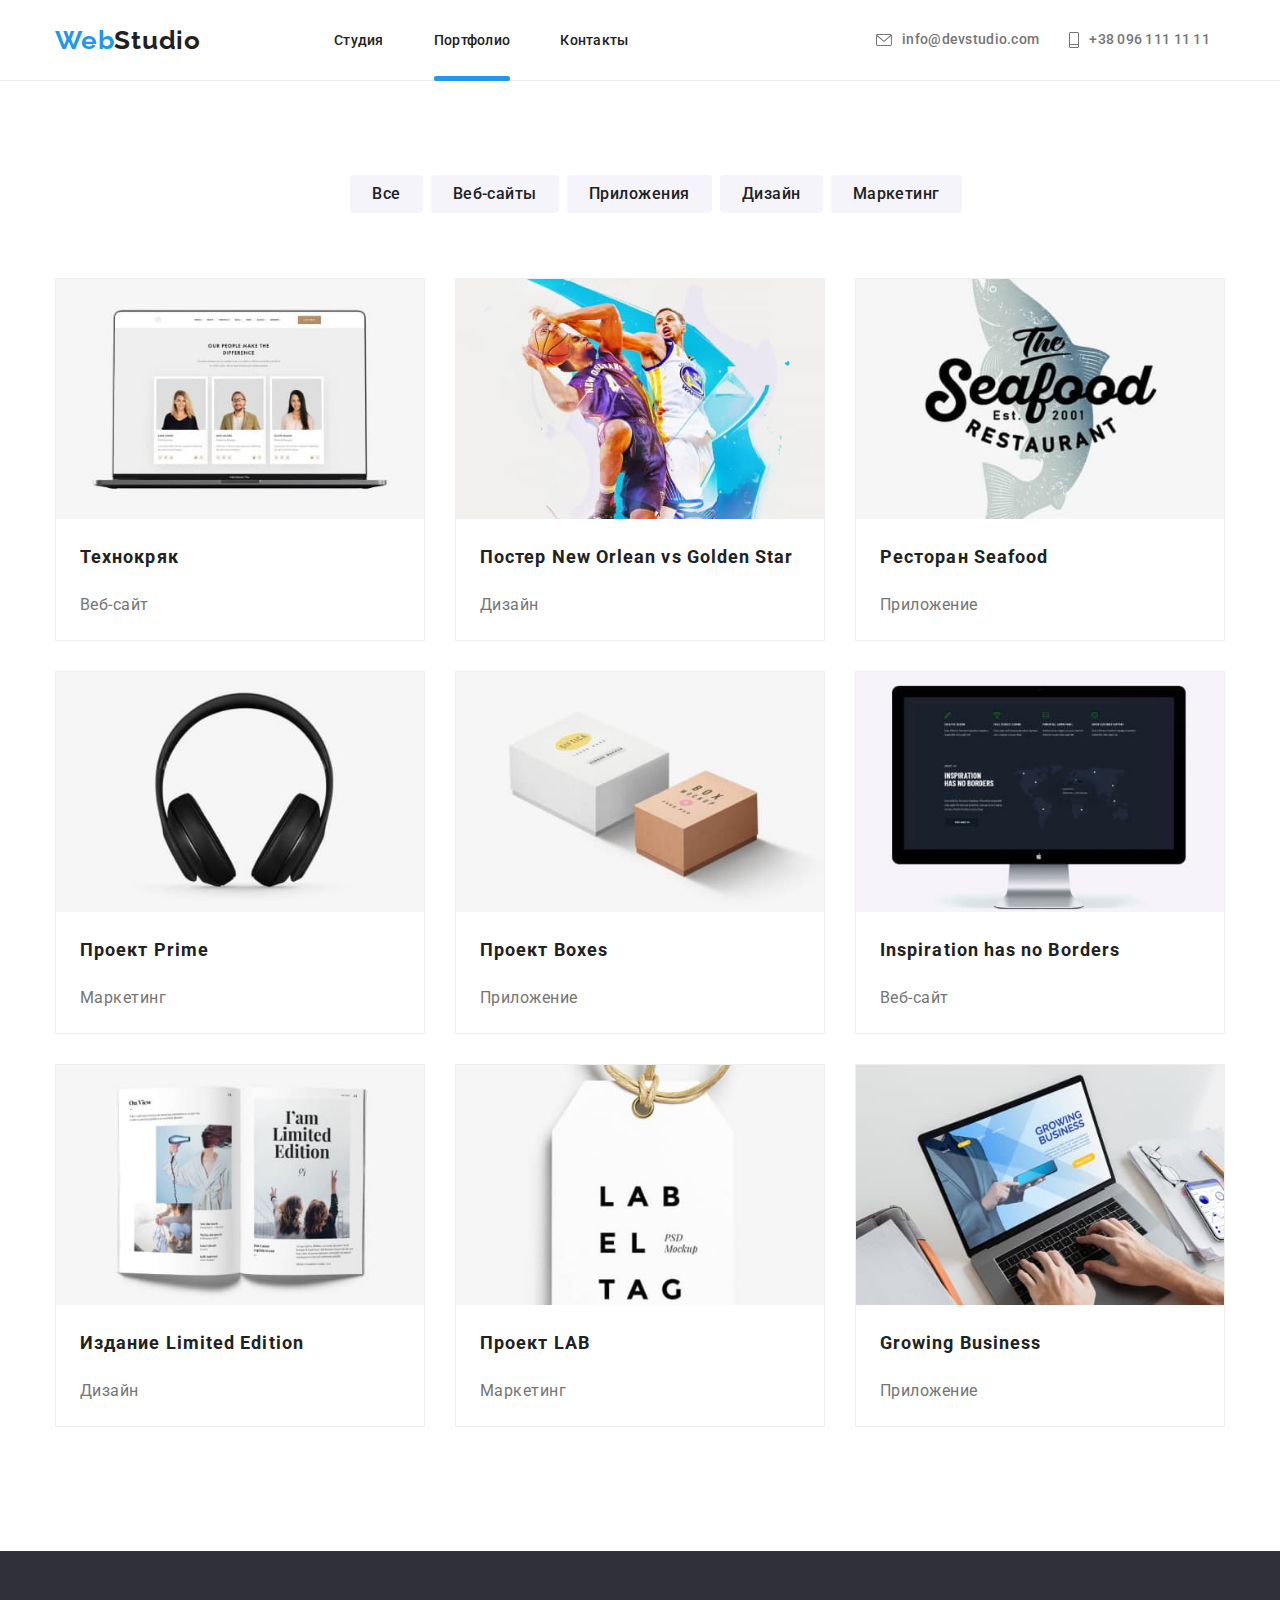
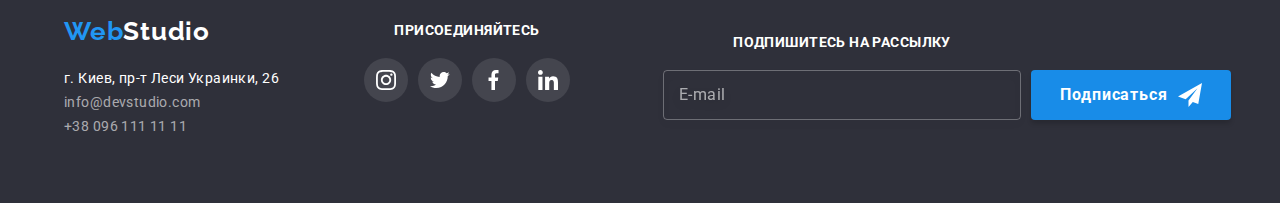
==== commit 9fbbc5bb: "dz-8" ====
--- a/portfolio.html
+++ b/portfolio.html
@@ -153,28 +153,30 @@
                 <li class="container-img__item">
                     <a class="container-img__link" href="*">
                         <div class="wrappen-img">
-                            <p class="wrappen-img__text">Технокряк это современная площадка распространения коронавируса. Компании используют эту
-                                платформу
-                                для цифрового шпионажа и атак на защищённые сервера конкурентов.</p>
-                        <img srcset="./images/portfolio/portf-1x-2x/portf-3-1x.jpg 1x, ./images/portfolio/portf-1x-2x/portf-3-2x.jpg 2x"
-                        src="./images/portfolio/rest.jpg" alt="Ресторан Seafood" class="wrappen-img__img" width="370"height="294">
+                            <p class="wrappen-img__text">Технокряк это современная площадка распространения коронавируса. Компании
+                                используют эту
+                                платформу
+                                для цифрового шпионажа и атак на защищённые сервера конкурентов.</p>
+                            <img srcset="./images/portfolio/portf-1x-2x/portf-3-1x.jpg 1x, ./images/portfolio/portf-1x-2x/portf-3-2x.jpg 2x"
+                                src="./images/portfolio/teh.jpg" alt="Технокряк" class="wrappen-img__img" width="370" height="294">
                         </div>
                         <h2 class="list-title">Ресторан Seafood</h2>
                         <p class="list-text">Приложение</p>
-                        </a>
-                </li>
-                <li class="container-img__item">
-                    <a class="container-img__link" href="*">
-                        <div class="wrappen-img">
-                            <p class="wrappen-img__text">Технокряк это современная площадка распространения коронавируса. Компании используют эту
-                                платформу
-                                для цифрового шпионажа и атак на защищённые сервера конкурентов.</p>
-                        <img srcset="./images/portfolio/portf-1x-2x/portf-4-1x.jpg 1x, ./images/portfolio/portf-1x-2x/portf-4-2x.jpg 2x"
-                        src="./images/portfolio/prime.jpg" alt="Проект Prime" class="wrappen-img__img" width="370"height="294">
-                    </div>
+                    </a>
+                </li>
+                <li class="container-img__item">
+                    <a class="container-img__link" href="*">
+                        <div class="wrappen-img">
+                            <p class="wrappen-img__text">Технокряк это современная площадка распространения коронавируса. Компании
+                                используют эту
+                                платформу
+                                для цифрового шпионажа и атак на защищённые сервера конкурентов.</p>
+                            <img srcset="./images/portfolio/portf-1x-2x/portf-4-1x.jpg 1x, ./images/portfolio/portf-1x-2x/portf-4-2x.jpg 2x"
+                                src="./images/portfolio/teh.jpg" alt="Технокряк" class="wrappen-img__img" width="370" height="294">
+                        </div>
                         <h2 class="list-title">Проект Prime</h2>
                         <p class="list-text">Маркетинг</p>
-                        </a>
+                    </a>
                 </li>
                 <li class="container-img__item">
                     <a class="container-img__link" href="*">
--- a/css/main.min.css
+++ b/css/main.min.css
@@ -1,2 +1,2 @@
-:root{--first-text-color: #212121;--second-text-color: #ffffff;--text-p-color: #757575;--accent-color: #2196f3}body{font-family:Roboto, sans-serif;max-width:1600px}h1,h2,h3,h4,h5{margin:0}.list{list-style:none;margin:0}.backdrop{position:fixed;width:100%;height:100%;background-color:rgba(0,0,0,0.2);top:0;left:0;transition:opacity 300ms, visibility 300ms;overflow-y:scroll}.backdrop .is-hidden .model{transform:rotate(200deg)}.model{width:450px;min-height:609px;position:absolute;background-color:var(--second-text-color);box-shadow:0px 1px 3px rgba(0,0,0,0.12),0px 1px 1px rgba(0,0,0,0.14),0px 2px 1px rgba(0,0,0,0.2);border-radius:4px;top:50%;left:50%;transform:translate(-50%, -50%) rotate(0);transition:transform 250ms}@media screen and (min-width: 1200px){.model{width:528px;height:581px}}.button-modal{position:absolute;border-radius:50%;background:#ffffff;border:1px solid rgba(0,0,0,0.1);top:8px;right:8px;justify-content:center;align-items:center;cursor:pointer;transition:transform 300ms cubic-bezier(0.45, 0.55, 0.62, 0.51)}.is-hidden{visibility:hidden;opacity:0;pointer-events:none}.title-modal{margin-top:40px;margin-left:40px;margin-right:40px;font-weight:bold;font-size:20px;line-height:23px;text-align:center;letter-spacing:0.03em;color:var(--first-text-color)}.name-modal{position:relative;margin-left:40px;margin-right:40px;margin-bottom:10px}.modal-svg{position:absolute;top:50%;left:10px;transform:translate(50%);transition:fill 250ms cubic-bezier(0.4, 0, 0.2, 1)}.name-name{font-size:12px;line-height:14px;letter-spacing:0.01em;color:#757575;margin-bottom:4px}.modal-input{display:flex;width:100%;min-height:40px;justify-content:center;padding-left:42px;padding-right:42px;border:1px solid rgba(33,33,33,0.2);box-sizing:border-box;border-radius:4px;outline:none;transition:border-color 250ms cubic-bezier(0.4, 0, 0.2, 1)}.modal-input:focus{border-color:#188ce8}.modal-input:focus+.modal-svg{fill:#188ce8}.comments{min-height:120px;resize:none;padding:12px 16px;font-weight:normal;font-size:14px;line-height:1.1;letter-spacing:0.01em;color:rgba(117,117,117,0.5)}.modal-comm{display:flex;width:100%;min-height:120px;justify-content:center;margin-bottom:10px;padding:12px 16px}.button-send{display:block;cursor:pointer;background:#188ce8;box-shadow:0px 4px 4px rgba(0,0,0,0.15);border-radius:4px;border:none;font-weight:bold;font-size:16px;line-height:1.8;align-items:center;text-align:center;letter-spacing:0.06em;color:#ffffff;padding:10px 55px;margin:0 auto;margin-top:30px}.modal-check-text::before{content:'';width:16px;height:15px;border-radius:2px;border:2px solid #212121;display:block;margin-right:5px}.modal-check:checked+.modal-check-text::before{background-image:url(../images/check.svg);background-position:center;background-size:cover;background-repeat:no-repeat;border:none}.modal-check-text{display:flex;align-items:center;justify-content:center;font-weight:normal;font-size:14px;line-height:1.7;letter-spacing:0.03em;color:#757575}.modal-link{color:var(--accent-color);font-weight:normal;font-size:14px;line-height:1.7;letter-spacing:0.03em;text-decoration-skip-ink:none}.modal-check{-webkit-appearance:none;-moz-appearance:none;appearance:none}.header{border-bottom:1px solid #ececec;align-items:center}@media screen and (max-width: 768px){.header{display:flex;justify-content:center}}@media screen and (min-width: 1200px){.header{display:flex;justify-content:center}}.container-header{display:flex;justify-content:space-between;height:60px;width:100%;padding-left:15px;padding-right:15px}@media screen and (min-width: 768px){.container-header{height:80px;display:flex;align-items:center}}@media screen and (min-width: 1200px){.container-header{width:1200px;justify-content:center;align-items:center}}@media screen and (min-width: 1200px){.container-header__contacts{display:flex}}.container-header__link{font-family:Raleway;margin-right:93px;font-style:normal;text-decoration:none;font-weight:bold;font-size:26px;line-height:1.1;letter-spacing:0.03em}.container-header__logo{color:var(--accent-color)}.container-header__nav{display:flex;align-items:center}.container-header__item{text-decoration:none;margin-right:50px;font-weight:500;padding-top:32px;padding-bottom:32px}.container-header__item{position:relative}.container-header__list{align-items:center}@media screen and (max-width: 768px){.container-header__list{display:none}}@media screen and (min-width: 768px){.container-header__list{display:flex}}.container-header__contacts{margin-left:auto;align-items:center;padding-top:20px;padding-bottom:20px;padding:0;padding-right:15px}@media screen and (max-width: 768px){.container-header__contacts{display:none}}.logo{color:var(--first-text-color)}.list{list-style:none}.link{text-decoration:none;font-size:14px;line-height:1.1;letter-spacing:0.02em;color:#212121}.link:hover,.link:focus{color:var(--accent-color)}.container-header__item .active::after{content:' ';position:absolute;width:100%;height:5px;left:0;bottom:0;background:#2196f3;border-radius:2px}.container-header__link-svg{display:flex;flex-direction:row-reverse;font-weight:500;font-size:14px;padding-left:10px;line-height:1.1;letter-spacing:0.02em;text-decoration:none;color:var(--text-p-color)}.container-header__link-svg:hover,.container-header__link-svg:focus{color:var(--accent-color)}.container-header__link-svg:hover .mail-svg,.container-header__link-svg:focus .mail-svg{fill:var(--accent-color)}.container-header__icon{display:flex;align-items:center}@media screen and (min-width: 768px){.container-header__icon{margin-bottom:10px}}@media screen and (min-width: 1200px){.container-header__icon{margin-right:30px;margin-bottom:0}}.container-header__icon:last-child{margin-right:0}.container-header__icon:hover{color:var(--accent-color)}.container-header__icon:hover .container-header__svg{fill:#2196f3}.container-header__svg{fill:#757575}.open-menu-btn{margin-left:auto}.mob-container_menu{padding-right:22px}@media screen and (min-width: 768px){.mob-container{display:none}}.mob-menu{display:flex;flex-direction:column;position:fixed;width:100vw;height:100vh;background-color:white;top:0;left:0;z-index:5}.mob-menu__item{margin-bottom:32px}.mob-menu_link{font-weight:500;font-size:40px;line-height:1.1;letter-spacing:0.02em;color:var(--first-text-color)}.close-menu-btn{margin-left:auto}.menu-contacts{margin-top:auto}.menu-contacts_list{margin-bottom:64px}.menu-contacts_item{margin-bottom:32px}.menu-contacts_tell{font-weight:500;font-size:34px;line-height:1.2;letter-spacing:0.02em;color:#2196f3}.menu-contacts_mail{text-decoration:none;font-weight:500;font-size:24px;line-height:1.2;letter-spacing:0.02em;color:#757575}.menu-networks{display:flex}.menu-networks_item{margin-right:10px;border-right:1px solid rgba(33,33,33,0.2)}.menu-networks .menu-networks_item:last-child{margin-right:0;border:none}.menu-networks_link{list-style:none;margin-right:10px;font-weight:500;font-size:18px;line-height:1.2;letter-spacing:0.02em;color:var(--accent-color)}.hero{background-image:linear-gradient(rgba(47,48,58,0.4), rgba(47,48,58,0.4)),url(../images/baner/baner-tell-1x.jpg);background-position:center;background-size:cover;background-repeat:no-repeat;height:400px;width:100%;color:var(--second-text-color);background-color:#2f303a;text-align:center;padding-top:118px;padding-right:60px;padding-left:60px;margin-bottom:60px}@media (min-device-pixel-ratio: 2), (-webkit-min-device-pixel-ratio: 2), (min-resolution: 192dpi), (min-resolution: 2dppx){.hero{background-image:linear-gradient(rgba(47,48,58,0.4), rgba(47,48,58,0.4)),url(../images/baner/baner-tell-2x.jpg)}}@media screen and (min-width: 768px){.hero{background-image:linear-gradient(rgba(47,48,58,0.4), rgba(47,48,58,0.4)),url(../images/baner/baner-tab-1x.jpg)}}@media screen and (min-width: 768px) and (min-device-pixel-ratio: 2), screen and (min-width: 768px) and (-webkit-min-device-pixel-ratio: 2), screen and (min-width: 768px) and (min-resolution: 192dpi), screen and (min-width: 768px) and (min-resolution: 2dppx){.hero{background-image:linear-gradient(rgba(47,48,58,0.4), rgba(47,48,58,0.4)),url(../images/baner/baner-tab-2x.jpg)}}@media screen and (min-width: 1200px){.hero{background-image:linear-gradient(rgba(47,48,58,0.4), rgba(47,48,58,0.4)),url(../images/baner/baner.jpg)}}@media screen and (min-width: 1200px) and (min-device-pixel-ratio: 2), screen and (min-width: 1200px) and (-webkit-min-device-pixel-ratio: 2), screen and (min-width: 1200px) and (min-resolution: 192dpi), screen and (min-width: 1200px) and (min-resolution: 2dppx){.hero{background-image:linear-gradient(rgba(47,48,58,0.4), rgba(47,48,58,0.4)),url(../images/baner/baner-2x.jpg)}}.hero__title{font-weight:900;font-size:26px;line-height:1.6;text-align:center;letter-spacing:0.06em;text-transform:uppercase;color:#ffffff;padding-bottom:30px}.hero__button{cursor:pointer;width:200px;height:50px;font-weight:bold;font-size:16px;line-height:1,8;align-items:center;justify-content:center;text-align:center;letter-spacing:0.06em;color:#ffffff;background-color:var(--accent-color);border-radius:4px;border:none;box-shadow:0px 4px 4px rgba(0,0,0,0.15);text-align:center}.hero__button:hover,.hero__button:focus{color:var(--first-text-color)}.container-about{width:100%;margin:0 auto}@media screen and (min-width: 480px){.container-about{width:480px}}@media screen and (min-width: 768px){.container-about{width:768px}}@media screen and (min-width: 1200px){.container-about{width:1200px}}.container-about__title{display:none;margin-bottom:10px}.about-list{padding:0;margin-right:0}@media screen and (min-width: 768px){.about-list{width:768px;display:flex;flex-wrap:wrap;margin-left:-15px}}@media screen and (min-width: 1200px){.about-list{width:1200px}}@media screen and (min-width: 768px){.about-list__item{width:calc((100% - 2 * 30px) / 2);margin-left:30px}}@media screen and (min-width: 1200px){.about-list__item{width:calc((100% - 4 * 30px) / 4);margin-left:30px}}.about-list__button{width:100%;height:120px;border:none;margin-bottom:30px}.about-list__title{font-weight:bold;justify-content:center;align-items:center;font-size:14px;line-height:1.1;letter-spacing:0.03em;text-transform:uppercase;color:var(--first-text-color)}.about-list__text{font-weight:normal;font-size:14px;line-height:1.7;letter-spacing:0.03em;color:var(--text-p-color)}.section-work{background:var(--second-text-color)}@media screen and (max-width: 1200px){.section-work{display:none;margin-top:94px}}.container-work{justify-content:center;margin-top:94px;margin-bottom:94px;margin-left:-30px}.container-work__title{color:var(--first-text-color);font-size:36px;font-weight:bold;font-size:36px;line-height:1.2;text-align:center;letter-spacing:0.03em}.work-list{display:flex;justify-content:center;margin-top:50px}.work-list__wrappen{position:relative;display:flex}.work-list__text{position:absolute;width:100%;height:25%;margin:0;bottom:0;padding-top:27px;background:rgba(47,48,58,0.8);align-items:center;justify-content:center;font-weight:bold;font-size:14px;line-height:1.1;text-align:center;letter-spacing:0.03em;text-transform:uppercase;color:var(--second-text-color)}.work-list .work-list__item+.work-list__item{margin-left:30px}.section-group{background:#f5f4fa;padding-top:94px;padding-bottom:94px;padding-left:15px;padding-right:15px;margin-bottom:94px}.section-group .container-group{margin:0 auto}@media screen and (min-width: 480px){.section-group .container-group{width:480px}}@media screen and (min-width: 768px){.section-group .container-group{width:768px}}@media screen and (min-width: 1200px){.section-group .container-group{width:1200px}}.section-group__title{padding-bottom:60px;font-weight:bold;font-size:36px;line-height:1.2;text-align:center;letter-spacing:0.03em;color:var(--first-text-color)}.group-list{padding-left:0;justify-content:space-between}@media screen and (min-width: 768px){.group-list{width:768px;display:flex;flex-wrap:wrap;justify-content:center;align-items:center;margin-left:-15px}}@media screen and (min-width: 1200px){.group-list{width:1200px;display:flex;flex-wrap:wrap;justify-content:center;align-items:center;margin-left:-15px;margin-top:50px}}.group-list__item{box-shadow:0px 1px 3px rgba(0,0,0,0.12),0px 1px 1px rgba(0,0,0,0.14),0px 2px 1px rgba(0,0,0,0.2);border-radius:0px 0px 4px 4px;background-color:#ffffff}@media screen and (min-width: 768px){.group-list__item{width:calc((100% - 4 * 15px) / 2);margin-left:15px}}@media screen and (min-width: 1200px){.group-list__item{width:calc((100% - 8 * 15px) / 4);margin-left:30px}}.group-list__img{max-width:100%;display:block;height:auto}.group-list__title{margin-top:30px;font-family:Roboto;font-style:normal;font-weight:500;font-size:16px;line-height:1.2;text-align:center;letter-spacing:0.03em;color:var(--first-text-color)}.group-list__text{color:var(--text-p-color);font-weight:normal;font-size:16px;line-height:1.2;text-align:center;letter-spacing:0.03em;margin-bottom:16px}.button-group{display:inline;background-size:cover;max-width:270px;background:#ffffff;border:0;padding:0}.networks{display:flex;padding-left:0;justify-content:center;align-items:center}.networks__item{width:44px;height:44px;display:block;margin-bottom:30px}.networks__svg{fill:#afb1b8}.networks__item+.networks__item{margin-left:10px}.networks__link{width:100%;height:100%;border-radius:50%;display:flex;align-items:center;justify-content:center}.networks__link:hover,.networks__link:focus{background-color:var(--accent-color)}.networks__link:hover .networks__svg,.networks__link:focus .networks__svg{fill:#ffffff}.container-company{margin-bottom:94px;width:100%;margin:0 auto}@media screen and (min-width: 480px){.container-company{width:480px}}@media screen and (min-width: 768px){.container-company{width:768px}}@media screen and (min-width: 1200px){.container-company{width:1200px}}.container-company__title{justify-content:center;align-items:center;font-weight:bold;font-size:36px;line-height:1.2;text-align:center;letter-spacing:0.03em;color:#212121;margin-bottom:50px}.container-company__list{justify-content:center;align-items:center;display:flex;flex-wrap:wrap;padding-left:0}@media screen and (min-width: 480px){.container-company__list{width:480px}}@media screen and (min-width: 768px){.container-company__list{width:768px}}@media screen and (min-width: 1200px){.container-company__list{width:1200px;margin-left:-15px}}.container-company__item{width:170px;height:92px;margin-left:30px;margin-bottom:30px}@media screen and (min-width: 480px){.container-company__item{width:calc((100% - 2 * 30px) / 2);margin-left:30px}}@media screen and (min-width: 768px){.container-company__item{width:calc((100% - 3 * 30px) / 3);margin-left:30px}}@media screen and (min-width: 1200px){.container-company__item{width:calc((100% - 6 * 30px) / 6);margin-left:30px}}.container-company__link{width:100%;height:100%;display:flex;justify-content:center;align-items:center;border:1px solid #afb1b8;border-radius:4px}.container-company__link:hover{border:solid #2196f3}.container-company__svg{fill:#afb1b8}.container-company__link:hover .container-company__svg,.container-company__link:focus .container-company__svg{fill:var(--accent-color)}.footer{background:#2f303a;justify-content:center;align-items:center}@media screen and (min-width: 480px){.footer{width:100%;height:603px;justify-content:center}}@media screen and (min-width: 768px){.footer{width:100%;height:463px;justify-content:center}}@media screen and (min-width: 1200px){.footer{display:flex;justify-content:center;height:252px}}@media screen and (min-width: 768px){.footer__block{justify-content:center;align-items:center;padding-top:60px;margin-bottom:60px;display:flex}}@media screen and (min-width: 1200px){.footer__block{display:flex}}.container-footer{padding-left:15px;padding-right:15px}@media screen and (min-width: 480px){.container-footer{padding-top:60px;margin-bottom:60px}}@media screen and (min-width: 768px){.container-footer{margin-right:165px;padding-top:0;margin-bottom:0}}@media screen and (min-width: 1200px){.container-footer{margin-right:70px}}.container-footer__logo{text-decoration:none;color:var(--accent-color)}.container-footer__address{margin-top:20px}.container-footer__list{font-family:Roboto;font-style:normal;padding-left:0}.container-footer__link{font-family:Raleway;font-style:normal;text-decoration:none;color:var(--second-text-color);font-weight:bold;font-size:26px;line-height:1.2;letter-spacing:0.03em}@media screen and (max-width: 1200px){.container-footer__link{display:flex;justify-content:center;align-items:center}}.container-footer__map{font-weight:normal;font-size:14px;line-height:1.7;letter-spacing:0.03em;color:var(--second-text-color);text-decoration:none}@media screen and (min-width: 480px){.container-footer__map{display:flex;justify-content:center;align-items:center}}.container-footer__map:hover,.container-footer__map:focus{color:var(--accent-color)}.container-footer__mail{font-weight:normal;font-size:14px;line-height:1.7;letter-spacing:0.03em;color:rgba(255,255,255,0.6);text-decoration:none}@media screen and (min-width: 480px){.container-footer__mail{display:flex;justify-content:center;align-items:center}}@media screen and (min-width: 1200px){.container-footer__mail{justify-content:flex-start}}.container-footer__mail:hover,.container-footer__mail:focus{color:var(--accent-color)}@media screen and (min-width: 480px){.container-contacts{margin-bottom:60px}}@media screen and (min-width: 768px){.container-contacts{margin-bottom:0}}.container-contacts__title{font-weight:bold;font-size:14px;line-height:1.1;letter-spacing:0.03em;text-transform:uppercase;color:var(--second-text-color);margin-bottom:20px}@media screen and (min-width: 480px){.container-contacts__title{display:flex;justify-content:center;align-items:center}}.container-contacts__item{width:44px;height:44px;margin-bottom:30px}.container-contacts__list{display:flex;padding-left:0}@media screen and (min-width: 480px){.container-contacts__list{justify-content:center;align-items:center}}.container-contacts__item+.container-contacts__item{margin-left:10px}.container-contacts__svg{fill:#ffffff}.container-contacts__link{width:100%;height:100%;border-radius:50%;display:flex;background:rgba(255,255,255,0.1);align-items:center;justify-content:center}.container-contacts__link:hover,.container-contacts__link:focus{background-color:var(--accent-color)}.container-contacts__link:hover .container-contacts__svg,.container-contacts__link:focus .container-contacts__svg{fill:#ffffff}.footer-input__container{display:flex;justify-content:center;align-items:center;margin-bottom:20px}@media screen and (min-width: 768px){.footer-input{justify-content:center;align-items:center}}@media screen and (min-width: 1200px){.footer-input{margin-left:93px;display:flex}}@media screen and (min-width: 768px){.footer-form{justify-content:center;align-items:center;margin-bottom:0}}.footer-form__title{display:flex;flex-direction:column;font-weight:bold;font-size:14px;line-height:16px;letter-spacing:0.03em;text-transform:uppercase;color:#ffffff;align-items:center}.footer-form__email::placeholder{font-size:16px;line-height:20px;align-items:center;letter-spacing:0.03em;color:rgba(255,255,255,0.6)}.footer-form__email{margin-top:20px;padding:15px;border:1px solid rgba(255,255,255,0.3);box-sizing:border-box;filter:drop-shadow(0px 4px 4px rgba(0,0,0,0.15));border-radius:4px;background-color:transparent;min-width:358px;min-height:50px}.footer-form__button{width:200px;height:50px;cursor:pointer;display:block;background:#188ce8;box-shadow:0px 4px 4px rgba(0,0,0,0.15);border-radius:4px;border:none;font-weight:bold;font-size:16px;line-height:1.8;align-items:center;justify-content:center;letter-spacing:0.06em;color:#ffffff;margin-top:auto;margin-left:10px;display:flex;margin:auto}.footer-form__svg{fill:#ffffff;margin-left:10px}.portfolio{margin-top:94px}.container-tabs{width:100%;margin-bottom:50px;padding-left:15px;padding-right:15px;margin-left:auto;margin-right:auto}@media screen and (min-width: 480px){.container-tabs{width:480px}}@media screen and (min-width: 768px){.container-tabs{width:768px}}@media screen and (min-width: 1200px){.container-tabs{width:1200px}}.container-tabs__title{display:none}@media screen and (min-width: 480px){.container-tabs__list{justify-content:start;display:flex;flex-wrap:wrap}}@media screen and (min-width: 768px){.container-tabs__list{display:flex;justify-content:center}}.container-tabs__button{margin-bottom:15px;font-family:Roboto;margin-right:8px;font-style:normal;font-weight:500;font-size:16px;line-height:1.6;text-align:center;letter-spacing:0.03em;background:#f5f4fa;color:var(--first-text-color);border:none;background:#f5f4fa;border-radius:4px;padding:6px 22px}.container-tabs__button:hover,.container-tabs__button:focus{background:var(--accent-color);color:var(--button-color)}.container-img{padding-left:15px;padding-right:15px}@media screen and (min-width: 480px){.container-img{width:480px}}@media screen and (min-width: 768px){.container-img{width:768px}}@media screen and (min-width: 1200px){.container-img{width:1200px;margin-left:auto;margin-right:auto;margin-bottom:94px}}@media screen and (min-width: 1200px){.container-img__list{display:flex;flex-wrap:wrap;padding-left:0}}.container-img__item{background:#ffffff;border:1px solid #eeeeee;display:block}@media screen and (min-width: 480px){.container-img__item{margin-bottom:30px}}@media screen and (min-width: 768px){.container-img__item{width:calc((100% - 30px) / 2)}}@media screen and (min-width: 1200px){.container-img__item{width:calc((100% - 60px) / 3);margin-right:30px;margin-bottom:30px}}.container-img__item:hover,.container-img__item:focus{box-shadow:0px 1px 1px rgba(0,0,0,0.12),0px 4px 4px rgba(0,0,0,0.06),1px 4px 6px rgba(0,0,0,0.16)}.container-img__item:nth-child(3n){margin-right:0}.container-img__item :nth-last-child(-n+3){margin-bottom:0}.container-img__link{text-decoration:none}.wrappen-img{position:relative;overflow:hidden;display:block}.wrappen-img__img{width:100%;display:block;height:auto}.wrappen-img__text{position:absolute;height:100%;width:100%;padding:63px 24px;top:0;left:0;margin:0;transform:translateY(101%);transition:transform 250ms cubic-bezier(0.4, 0, 0.2, 1);overflow:auto;font-weight:normal;font-size:18px;line-height:1.5;letter-spacing:0.03em;color:var(--button-color);background-color:var(--accent-color)}.wrappen-img:hover .wrappen-img__text{transform:translateY(0)}.list-text{padding-bottom:20px;padding-left:24px;font-weight:normal;font-size:16px;line-height:1.8;letter-spacing:0.03em;color:var(--text-p-color)}.list-title{padding-left:24px;padding-top:20px;font-weight:bold;font-size:18px;line-height:2;letter-spacing:0.06em;color:var(--first-text-color)}
+:root{--first-text-color: #212121;--second-text-color: #ffffff;--text-p-color: #757575;--accent-color: #2196f3}body{font-family:Roboto, sans-serif;max-width:1600px}h1,h2,h3,h4,h5{margin:0}.list{list-style:none;margin:0}.backdrop{position:fixed;width:100%;height:100%;background-color:rgba(0,0,0,0.2);top:0;left:0;transition:opacity 300ms, visibility 300ms;overflow-y:scroll}.backdrop .is-hidden .model{transform:rotate(200deg)}.model{width:450px;min-height:609px;position:absolute;background-color:var(--second-text-color);box-shadow:0px 1px 3px rgba(0,0,0,0.12),0px 1px 1px rgba(0,0,0,0.14),0px 2px 1px rgba(0,0,0,0.2);border-radius:4px;top:50%;left:50%;transform:translate(-50%, -50%) rotate(0);transition:transform 250ms}@media screen and (min-width: 1200px){.model{width:528px;height:581px}}.button-modal{position:absolute;border-radius:50%;background:#ffffff;border:1px solid rgba(0,0,0,0.1);top:8px;right:8px;justify-content:center;align-items:center;cursor:pointer;transition:transform 300ms cubic-bezier(0.45, 0.55, 0.62, 0.51)}.is-hidden{visibility:hidden;opacity:0;pointer-events:none}.title-modal{margin-top:40px;margin-left:40px;margin-right:40px;font-weight:bold;font-size:20px;line-height:23px;text-align:center;letter-spacing:0.03em;color:var(--first-text-color)}.name-modal{position:relative;margin-left:40px;margin-right:40px;margin-bottom:10px}.modal-svg{position:absolute;top:50%;left:10px;transform:translate(50%);transition:fill 250ms cubic-bezier(0.4, 0, 0.2, 1)}.name-name{font-size:12px;line-height:14px;letter-spacing:0.01em;color:#757575;margin-bottom:4px}.modal-input{display:flex;width:100%;min-height:40px;justify-content:center;padding-left:42px;padding-right:42px;border:1px solid rgba(33,33,33,0.2);box-sizing:border-box;border-radius:4px;outline:none;transition:border-color 250ms cubic-bezier(0.4, 0, 0.2, 1)}.modal-input:focus{border-color:#188ce8}.modal-input:focus+.modal-svg{fill:#188ce8}.comments{min-height:120px;resize:none;padding:12px 16px;font-weight:normal;font-size:14px;line-height:1.1;letter-spacing:0.01em;color:rgba(117,117,117,0.5)}.modal-comm{display:flex;width:100%;min-height:120px;justify-content:center;margin-bottom:10px;padding:12px 16px}.button-send{display:block;cursor:pointer;background:#188ce8;box-shadow:0px 4px 4px rgba(0,0,0,0.15);border-radius:4px;border:none;font-weight:bold;font-size:16px;line-height:1.8;align-items:center;text-align:center;letter-spacing:0.06em;color:#ffffff;padding:10px 55px;margin:0 auto;margin-top:30px}.modal-check-text::before{content:'';width:16px;height:15px;border-radius:2px;border:2px solid #212121;display:block;margin-right:5px}.modal-check:checked+.modal-check-text::before{background-image:url(../images/check.svg);background-position:center;background-size:cover;background-repeat:no-repeat;border:none}.modal-check-text{display:flex;align-items:center;justify-content:center;font-weight:normal;font-size:14px;line-height:1.7;letter-spacing:0.03em;color:#757575}.modal-link{color:var(--accent-color);font-weight:normal;font-size:14px;line-height:1.7;letter-spacing:0.03em;text-decoration-skip-ink:none}.modal-check{-webkit-appearance:none;-moz-appearance:none;appearance:none}.header{border-bottom:1px solid #ececec;align-items:center}@media screen and (max-width: 768px){.header{display:flex;justify-content:center}}@media screen and (min-width: 1200px){.header{display:flex;justify-content:center}}.container-header{display:flex;justify-content:space-between;height:60px;width:100%;padding-left:15px;padding-right:15px}@media screen and (min-width: 768px){.container-header{height:80px;display:flex;align-items:center}}@media screen and (min-width: 1200px){.container-header{width:1200px;justify-content:center;align-items:center}}@media screen and (min-width: 1200px){.container-header__contacts{display:flex}}.container-header__link{font-family:Raleway;margin-right:93px;font-style:normal;text-decoration:none;font-weight:bold;font-size:26px;line-height:1.1;letter-spacing:0.03em}.container-header__logo{color:var(--accent-color)}.container-header__nav{display:flex;align-items:center}.container-header__item{text-decoration:none;margin-right:50px;font-weight:500;padding-top:32px;padding-bottom:32px}.container-header__item{position:relative}.container-header__list{align-items:center}@media screen and (max-width: 768px){.container-header__list{display:none}}@media screen and (min-width: 768px){.container-header__list{display:flex}}.container-header__contacts{margin-left:auto;align-items:center;padding-top:20px;padding-bottom:20px;padding:0;padding-right:15px}@media screen and (max-width: 768px){.container-header__contacts{display:none}}.logo{color:var(--first-text-color)}.list{list-style:none}.link{text-decoration:none;font-size:14px;line-height:1.1;letter-spacing:0.02em;color:#212121}.link:hover,.link:focus{color:var(--accent-color)}.container-header__item .active::after{content:' ';position:absolute;width:100%;height:5px;left:0;bottom:0;background:#2196f3;border-radius:2px}.container-header__link-svg{display:flex;flex-direction:row-reverse;font-weight:500;font-size:14px;padding-left:10px;line-height:1.1;letter-spacing:0.02em;text-decoration:none;color:var(--text-p-color)}.container-header__link-svg:hover,.container-header__link-svg:focus{color:var(--accent-color)}.container-header__link-svg:hover .mail-svg,.container-header__link-svg:focus .mail-svg{fill:var(--accent-color)}.container-header__icon{display:flex;align-items:center}@media screen and (min-width: 768px){.container-header__icon{margin-bottom:10px}}@media screen and (min-width: 1200px){.container-header__icon{margin-right:30px;margin-bottom:0}}.container-header__icon:last-child{margin-right:0}.container-header__icon:hover{color:var(--accent-color)}.container-header__icon:hover .container-header__svg{fill:#2196f3}.container-header__svg{fill:#757575}.open-menu-btn{margin-left:auto}.mob-container_menu{padding-right:22px}@media screen and (min-width: 768px){.mob-container{display:none}}.mob-menu{display:flex;flex-direction:column;position:fixed;width:100vw;height:100vh;background-color:white;top:0;left:0;z-index:5}.mob-menu__item{margin-bottom:32px}.mob-menu_link{font-weight:500;font-size:40px;line-height:1.1;letter-spacing:0.02em;color:var(--first-text-color)}.close-menu-btn{margin-left:auto}.menu-contacts{margin-top:auto}.menu-contacts_list{margin-bottom:64px}.menu-contacts_item{margin-bottom:32px}.menu-contacts_tell{font-weight:500;font-size:34px;line-height:1.2;letter-spacing:0.02em;color:#2196f3}.menu-contacts_mail{text-decoration:none;font-weight:500;font-size:24px;line-height:1.2;letter-spacing:0.02em;color:#757575}.menu-networks{display:flex}.menu-networks_item{margin-right:10px;border-right:1px solid rgba(33,33,33,0.2)}.menu-networks .menu-networks_item:last-child{margin-right:0;border:none}.menu-networks_link{list-style:none;margin-right:10px;font-weight:500;font-size:18px;line-height:1.2;letter-spacing:0.02em;color:var(--accent-color)}.hero{background-image:linear-gradient(rgba(47,48,58,0.4), rgba(47,48,58,0.4)),url(../images/baner/baner-tell-1x.jpg);background-position:center;background-size:cover;background-repeat:no-repeat;height:400px;width:100%;color:var(--second-text-color);background-color:#2f303a;text-align:center;padding-top:118px;padding-right:60px;padding-left:60px;margin-bottom:60px}@media (min-device-pixel-ratio: 2), (-webkit-min-device-pixel-ratio: 2), (min-resolution: 192dpi), (min-resolution: 2dppx){.hero{background-image:linear-gradient(rgba(47,48,58,0.4), rgba(47,48,58,0.4)),url(../images/baner/baner-tell-2x.jpg)}}@media screen and (min-width: 768px){.hero{background-image:linear-gradient(rgba(47,48,58,0.4), rgba(47,48,58,0.4)),url(../images/baner/baner-tab-1x.jpg)}}@media screen and (min-width: 768px) and (min-device-pixel-ratio: 2), screen and (min-width: 768px) and (-webkit-min-device-pixel-ratio: 2), screen and (min-width: 768px) and (min-resolution: 192dpi), screen and (min-width: 768px) and (min-resolution: 2dppx){.hero{background-image:linear-gradient(rgba(47,48,58,0.4), rgba(47,48,58,0.4)),url(../images/baner/baner-tab-2x.jpg)}}@media screen and (min-width: 1200px){.hero{background-image:linear-gradient(rgba(47,48,58,0.4), rgba(47,48,58,0.4)),url(../images/baner/baner.jpg)}}@media screen and (min-width: 1200px) and (min-device-pixel-ratio: 2), screen and (min-width: 1200px) and (-webkit-min-device-pixel-ratio: 2), screen and (min-width: 1200px) and (min-resolution: 192dpi), screen and (min-width: 1200px) and (min-resolution: 2dppx){.hero{background-image:linear-gradient(rgba(47,48,58,0.4), rgba(47,48,58,0.4)),url(../images/baner/baner-2x.jpg)}}.hero__title{font-weight:900;font-size:26px;line-height:1.6;text-align:center;letter-spacing:0.06em;text-transform:uppercase;color:#ffffff;padding-bottom:30px}.hero__button{cursor:pointer;width:200px;height:50px;font-weight:bold;font-size:16px;line-height:1,8;align-items:center;justify-content:center;text-align:center;letter-spacing:0.06em;color:#ffffff;background-color:var(--accent-color);border-radius:4px;border:none;box-shadow:0px 4px 4px rgba(0,0,0,0.15);text-align:center}.hero__button:hover,.hero__button:focus{color:var(--first-text-color)}.container-about{width:100%;margin:0 auto}@media screen and (min-width: 480px){.container-about{width:480px}}@media screen and (min-width: 768px){.container-about{width:768px}}@media screen and (min-width: 1200px){.container-about{width:1200px}}.container-about__title{display:none;margin-bottom:10px}.about-list{padding:0;margin-right:0}@media screen and (min-width: 768px){.about-list{width:768px;display:flex;flex-wrap:wrap;margin-left:-15px}}@media screen and (min-width: 1200px){.about-list{width:1200px}}@media screen and (min-width: 768px){.about-list__item{width:calc((100% - 2 * 30px) / 2);margin-left:30px}}@media screen and (min-width: 1200px){.about-list__item{width:calc((100% - 4 * 30px) / 4);margin-left:30px}}.about-list__button{width:100%;height:120px;border:none;margin-bottom:30px}.about-list__title{font-weight:bold;justify-content:center;align-items:center;font-size:14px;line-height:1.1;letter-spacing:0.03em;text-transform:uppercase;color:var(--first-text-color)}.about-list__text{font-weight:normal;font-size:14px;line-height:1.7;letter-spacing:0.03em;color:var(--text-p-color)}.section-work{background:var(--second-text-color)}@media screen and (max-width: 1200px){.section-work{display:none;margin-top:94px}}.container-work{justify-content:center;margin-top:94px;margin-bottom:94px;margin-left:-30px}.container-work__title{color:var(--first-text-color);font-size:36px;font-weight:bold;font-size:36px;line-height:1.2;text-align:center;letter-spacing:0.03em}.work-list{display:flex;justify-content:center;margin-top:50px}.work-list__wrappen{position:relative;display:flex}.work-list__text{position:absolute;width:100%;height:25%;margin:0;bottom:0;padding-top:27px;background:rgba(47,48,58,0.8);align-items:center;justify-content:center;font-weight:bold;font-size:14px;line-height:1.1;text-align:center;letter-spacing:0.03em;text-transform:uppercase;color:var(--second-text-color)}.work-list .work-list__item+.work-list__item{margin-left:30px}.section-group{background:#f5f4fa;padding-top:94px;padding-bottom:94px;padding-left:15px;padding-right:15px;margin-bottom:94px}.section-group .container-group{margin:0 auto}@media screen and (min-width: 480px){.section-group .container-group{width:480px}}@media screen and (min-width: 768px){.section-group .container-group{width:768px}}@media screen and (min-width: 1200px){.section-group .container-group{width:1200px}}.section-group__title{padding-bottom:60px;font-weight:bold;font-size:36px;line-height:1.2;text-align:center;letter-spacing:0.03em;color:var(--first-text-color)}.group-list{padding-left:0;justify-content:space-between}@media screen and (min-width: 768px){.group-list{width:768px;display:flex;flex-wrap:wrap;justify-content:center;align-items:center;margin-left:-15px}}@media screen and (min-width: 1200px){.group-list{width:1200px;display:flex;flex-wrap:wrap;justify-content:center;align-items:center;margin-left:-15px;margin-top:50px}}.group-list__item{box-shadow:0px 1px 3px rgba(0,0,0,0.12),0px 1px 1px rgba(0,0,0,0.14),0px 2px 1px rgba(0,0,0,0.2);border-radius:0px 0px 4px 4px;background-color:#ffffff}@media screen and (min-width: 768px){.group-list__item{width:calc((100% - 4 * 15px) / 2);margin-left:15px}}@media screen and (min-width: 1200px){.group-list__item{width:calc((100% - 8 * 30px) / 4);margin-left:30px}}.group-list__img{width:100%;display:block;height:auto}.group-list__title{margin-top:30px;font-family:Roboto;font-style:normal;font-weight:500;font-size:16px;line-height:1.2;text-align:center;letter-spacing:0.03em;color:var(--first-text-color)}.group-list__text{color:var(--text-p-color);font-weight:normal;font-size:16px;line-height:1.2;text-align:center;letter-spacing:0.03em;margin-bottom:16px}.button-group{display:inline;background-size:cover;max-width:270px;background:#ffffff;border:0;padding:0}.networks{display:flex;padding-left:0;justify-content:center;align-items:center}.networks__item{width:44px;height:44px;display:block;margin-bottom:30px}.networks__svg{fill:#afb1b8}.networks__item+.networks__item{margin-left:10px}.networks__link{width:100%;height:100%;border-radius:50%;display:flex;align-items:center;justify-content:center}.networks__link:hover,.networks__link:focus{background-color:var(--accent-color)}.networks__link:hover .networks__svg,.networks__link:focus .networks__svg{fill:#ffffff}.container-company{margin-bottom:94px;width:100%;margin:0 auto}@media screen and (min-width: 480px){.container-company{width:480px}}@media screen and (min-width: 768px){.container-company{width:768px}}@media screen and (min-width: 1200px){.container-company{width:1200px}}.container-company__title{justify-content:center;align-items:center;font-weight:bold;font-size:36px;line-height:1.2;text-align:center;letter-spacing:0.03em;color:#212121;margin-bottom:50px}.container-company__list{justify-content:center;align-items:center;display:flex;flex-wrap:wrap;padding-left:0}@media screen and (min-width: 480px){.container-company__list{width:480px}}@media screen and (min-width: 768px){.container-company__list{width:768px}}@media screen and (min-width: 1200px){.container-company__list{width:1200px;margin-left:-15px}}.container-company__item{width:170px;height:92px;margin-left:30px;margin-bottom:30px}@media screen and (min-width: 480px){.container-company__item{width:calc((100% - 2 * 30px) / 2);margin-left:30px}}@media screen and (min-width: 768px){.container-company__item{width:calc((100% - 3 * 30px) / 3);margin-left:30px}}@media screen and (min-width: 1200px){.container-company__item{width:calc((100% - 6 * 30px) / 6);margin-left:30px}}.container-company__link{width:100%;height:100%;display:flex;justify-content:center;align-items:center;border:1px solid #afb1b8;border-radius:4px}.container-company__link:hover{border:solid #2196f3}.container-company__svg{fill:#afb1b8}.container-company__link:hover .container-company__svg,.container-company__link:focus .container-company__svg{fill:var(--accent-color)}.footer{background:#2f303a;justify-content:center;align-items:center}@media screen and (min-width: 480px){.footer{width:100%;height:603px;justify-content:center}}@media screen and (min-width: 768px){.footer{width:100%;height:463px;justify-content:center}}@media screen and (min-width: 1200px){.footer{display:flex;justify-content:center;height:252px}}@media screen and (min-width: 768px){.footer__block{justify-content:center;align-items:center;padding-top:60px;margin-bottom:60px;display:flex}}@media screen and (min-width: 1200px){.footer__block{display:flex}}.container-footer{padding-top:60px;margin-bottom:60px;padding-left:15px;padding-right:15px}@media screen and (min-width: 768px){.container-footer{margin-right:165px;padding-top:0;margin-bottom:0}}@media screen and (min-width: 1200px){.container-footer{margin-right:70px}}.container-footer__logo{text-decoration:none;color:var(--accent-color)}.container-footer__address{margin-top:20px}.container-footer__list{font-family:Roboto;font-style:normal;padding-left:0}.container-footer__link{font-family:Raleway;font-style:normal;text-decoration:none;color:var(--second-text-color);font-weight:bold;font-size:26px;line-height:1.2;letter-spacing:0.03em}@media screen and (max-width: 1200px){.container-footer__link{display:flex;justify-content:center;align-items:center}}.container-footer__map{display:flex;justify-content:center;align-items:center;font-weight:normal;font-size:14px;line-height:1.7;letter-spacing:0.03em;color:var(--second-text-color);text-decoration:none}.container-footer__map:hover,.container-footer__map:focus{color:var(--accent-color)}.container-footer__mail{display:flex;justify-content:center;align-items:center;font-weight:normal;font-size:14px;line-height:1.7;letter-spacing:0.03em;color:rgba(255,255,255,0.6);text-decoration:none}@media screen and (min-width: 1200px){.container-footer__mail{justify-content:flex-start}}.container-footer__mail:hover,.container-footer__mail:focus{color:var(--accent-color)}.container-contacts{margin-bottom:60px}@media screen and (min-width: 768px){.container-contacts{margin-bottom:0}}.container-contacts__title{font-weight:bold;font-size:14px;line-height:1.1;letter-spacing:0.03em;text-transform:uppercase;color:var(--second-text-color);margin-bottom:20px;display:flex;justify-content:center;align-items:center}.container-contacts__item{width:44px;height:44px;margin-bottom:30px}.container-contacts__list{display:flex;padding-left:0;justify-content:center;align-items:center}.container-contacts__item+.container-contacts__item{margin-left:10px}.container-contacts__svg{fill:#ffffff}.container-contacts__link{width:100%;height:100%;border-radius:50%;display:flex;background:rgba(255,255,255,0.1);align-items:center;justify-content:center}.container-contacts__link:hover,.container-contacts__link:focus{background-color:var(--accent-color)}.container-contacts__link:hover .container-contacts__svg,.container-contacts__link:focus .container-contacts__svg{fill:#ffffff}.footer-input__container{display:flex;justify-content:center;align-items:center}@media screen and (max-width: 1200px){.footer-input__container{margin-bottom:20px}}@media screen and (min-width: 768px){.footer-input{justify-content:center;align-items:center}}@media screen and (min-width: 1200px){.footer-input{margin-left:93px;display:flex}}@media screen and (min-width: 768px){.footer-form{justify-content:center;align-items:center;margin-bottom:0}}.footer-form__title{display:flex;flex-direction:column;font-weight:bold;font-size:14px;line-height:16px;letter-spacing:0.03em;text-transform:uppercase;color:#ffffff;align-items:center}.footer-form__email::placeholder{font-size:16px;line-height:20px;align-items:center;letter-spacing:0.03em;color:rgba(255,255,255,0.6)}.footer-form__email{margin-top:20px;padding:15px;border:1px solid rgba(255,255,255,0.3);box-sizing:border-box;filter:drop-shadow(0px 4px 4px rgba(0,0,0,0.15));border-radius:4px;background-color:transparent;min-width:358px;min-height:50px}.footer-form__button{width:200px;height:50px;cursor:pointer;display:block;background:#188ce8;box-shadow:0px 4px 4px rgba(0,0,0,0.15);border-radius:4px;border:none;font-weight:bold;font-size:16px;line-height:1.8;align-items:center;justify-content:center;letter-spacing:0.06em;color:#ffffff;margin-top:auto;margin-left:10px;display:flex}@media screen and (max-width: 1200px){.footer-form__button{margin:auto}}.footer-form__svg{fill:#ffffff;margin-left:10px}.portfolio{margin-top:94px}.container-tabs{width:100%;margin-bottom:50px;padding-left:15px;padding-right:15px;margin-left:auto;margin-right:auto}@media screen and (min-width: 480px){.container-tabs{width:480px}}@media screen and (min-width: 768px){.container-tabs{width:768px}}@media screen and (min-width: 1200px){.container-tabs{width:1200px}}.container-tabs__title{display:none}.container-tabs__list{justify-content:start;display:flex;flex-wrap:wrap}@media screen and (min-width: 768px){.container-tabs__list{display:flex;justify-content:center}}.container-tabs__button{margin-bottom:15px;font-family:Roboto;margin-right:8px;font-style:normal;font-weight:500;font-size:16px;line-height:1.6;text-align:center;letter-spacing:0.03em;background:#f5f4fa;color:var(--first-text-color);border:none;background:#f5f4fa;border-radius:4px;padding:6px 22px}.container-tabs__button:hover,.container-tabs__button:focus{background:var(--accent-color);color:var(--button-color)}.container-img{padding-left:15px;padding-right:15px}@media screen and (min-width: 480px){.container-img{width:480px;margin:0 auto}}@media screen and (min-width: 768px){.container-img{width:768px}}@media screen and (min-width: 1200px){.container-img{width:1200px;margin-left:auto;margin-right:auto;margin-bottom:94px}}@media screen and (min-width: 768px){.container-img__list{display:flex;flex-wrap:wrap}}@media screen and (min-width: 1200px){.container-img__list{display:flex;flex-wrap:wrap;padding-left:0}}.container-img__item{margin-bottom:30px;background:#ffffff;border:1px solid #eeeeee;display:block}@media screen and (min-width: 768px){.container-img__item{width:calc((100% - 2 * 30px) / 2);margin-right:30px}}@media screen and (min-width: 1200px){.container-img__item{width:calc((100% - 60px) / 3);margin-right:30px}}.container-img__item:hover,.container-img__item:focus{box-shadow:0px 1px 1px rgba(0,0,0,0.12),0px 4px 4px rgba(0,0,0,0.06),1px 4px 6px rgba(0,0,0,0.16)}@media screen and (min-width: 1200px){.container-img__item:nth-child(3n){margin-right:0}}.container-img__item :nth-last-child(-n+3){margin-bottom:0}.container-img__link{text-decoration:none}.wrappen-img{position:relative;overflow:hidden;display:block}.wrappen-img__img{width:100%;display:block;height:auto}.wrappen-img__text{position:absolute;height:100%;width:100%;padding:63px 24px;top:0;left:0;margin:0;transform:translateY(101%);transition:transform 250ms cubic-bezier(0.4, 0, 0.2, 1);overflow:auto;font-weight:normal;font-size:18px;line-height:1.5;letter-spacing:0.03em;color:var(--button-color);background-color:var(--accent-color)}.wrappen-img:hover .wrappen-img__text{transform:translateY(0)}.list-text{padding-bottom:20px;padding-left:24px;font-weight:normal;font-size:16px;line-height:1.8;letter-spacing:0.03em;color:var(--text-p-color)}.list-title{padding-left:24px;padding-top:20px;font-weight:bold;font-size:18px;line-height:2;letter-spacing:0.06em;color:var(--first-text-color)}
 /*# sourceMappingURL=main.min.css.map */